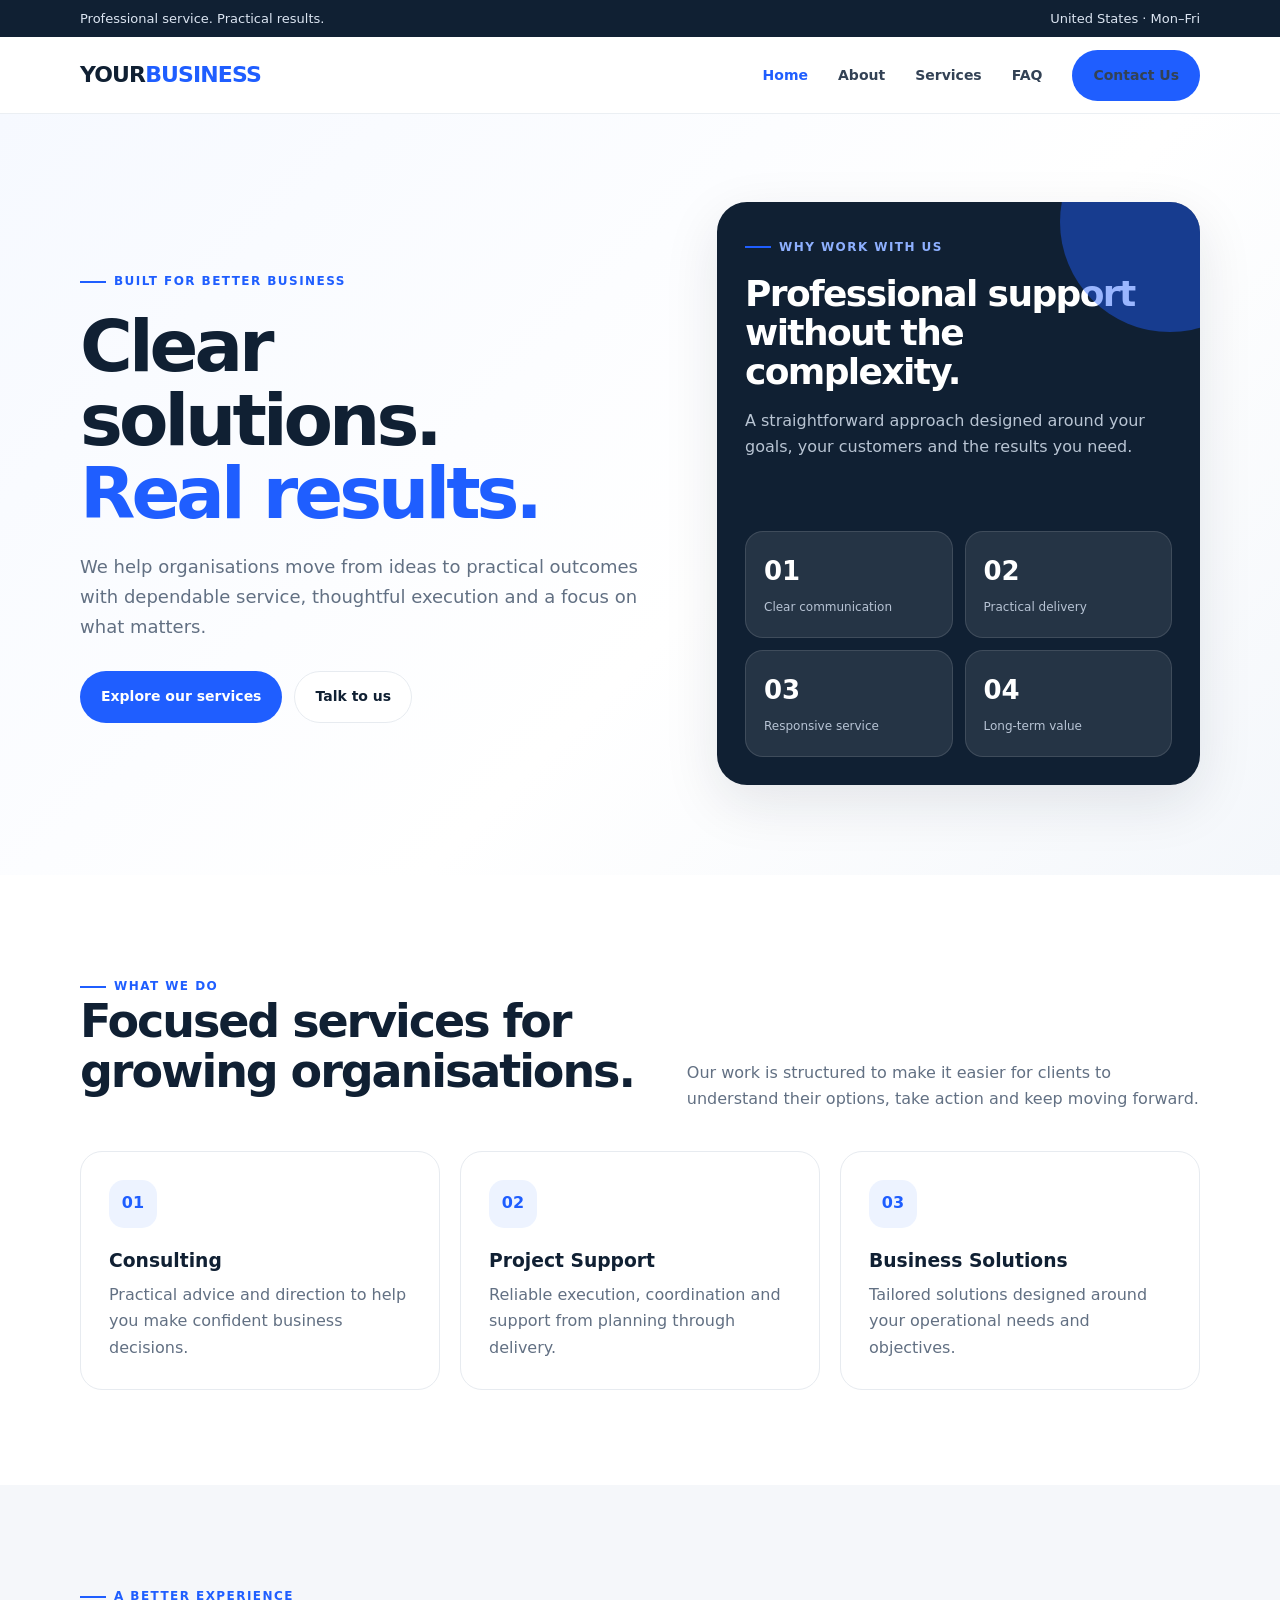
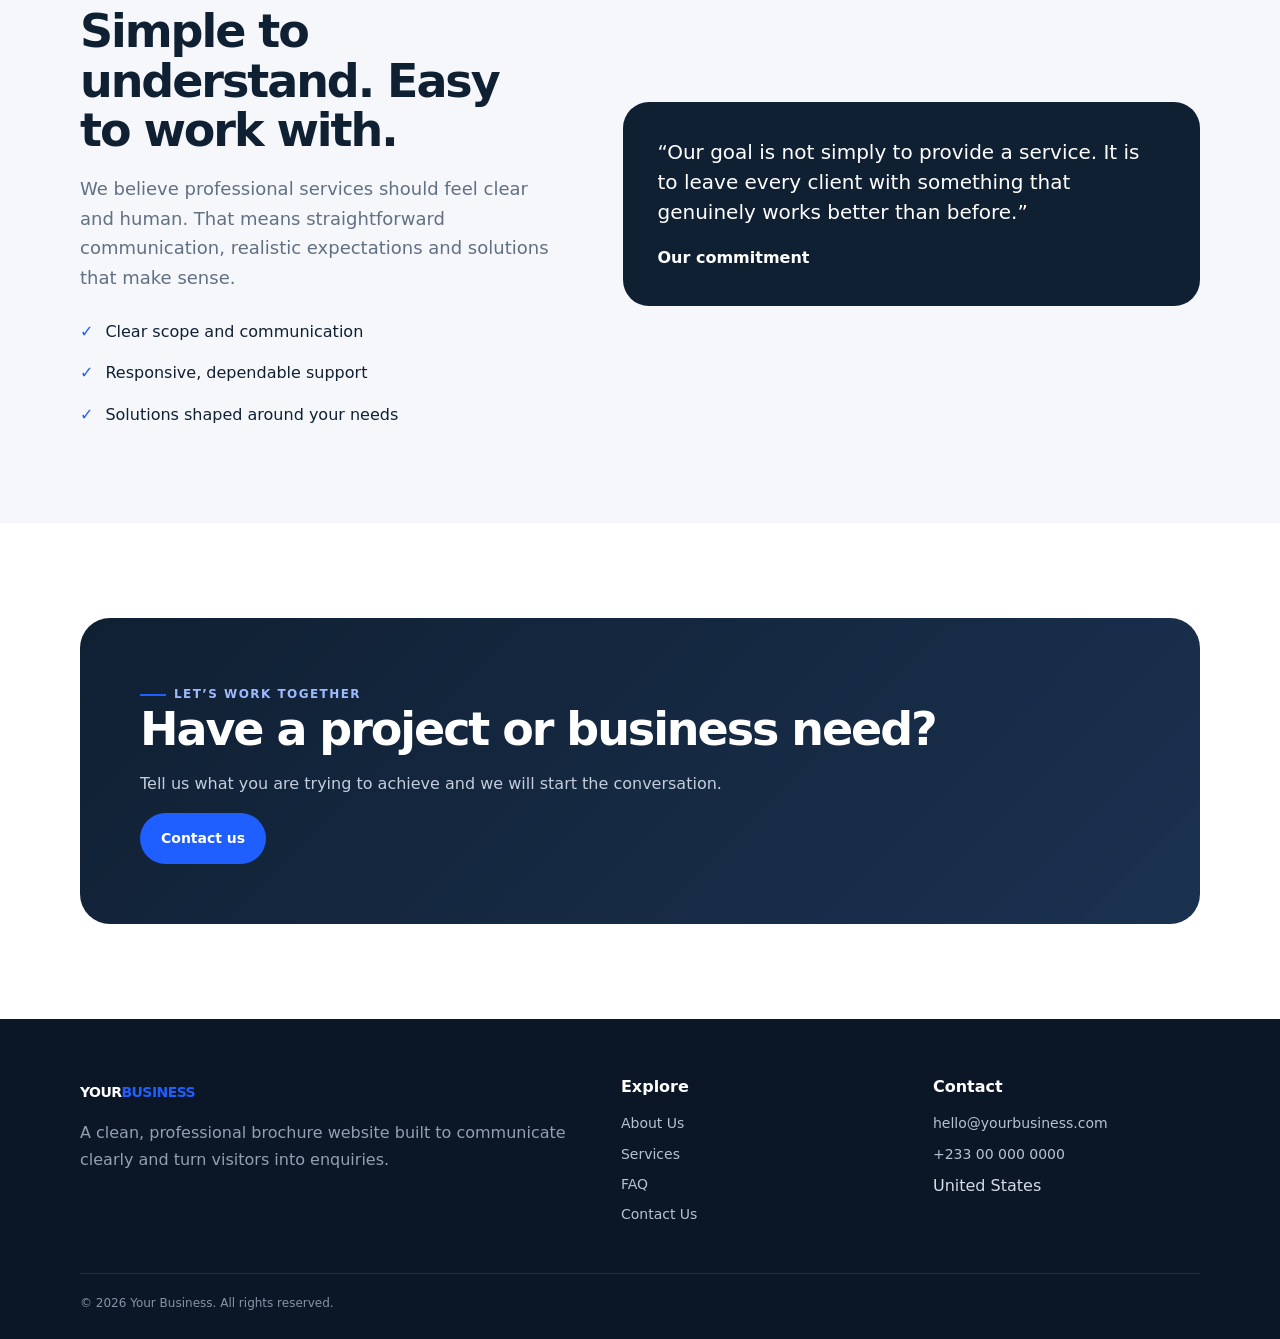
==== index.html @ 7479b3f1 "Add files via upload" ====
<!doctype html><html lang="en"><head><meta charset="utf-8"><meta name="viewport" content="width=device-width,initial-scale=1"><title>Home | Your Business</title><meta name="description" content="Professional business solutions, clearly presented."><meta name="robots" content="index,follow"><meta property="og:title" content="Home | Your Business"><meta property="og:description" content="Professional business solutions, clearly presented."><meta name="theme-color" content="#102033"><link rel="stylesheet" href="assets/style.css"></head><body>
<div class="topbar"><div class="container"><span>Professional service. Practical results.</span><span>United States · Mon–Fri</span></div></div>
<header class="header"><div class="container nav"><a class="logo" href="index.html">YOUR<span>BUSINESS</span></a><button class="menu" aria-label="Open menu">☰</button><nav class="navlinks "><a class="active" href="index.html">Home</a><a class="" href="about.html">About</a><a class="" href="services.html">Services</a><a class="" href="faq.html">FAQ</a><a class="btn btn-primary" href="contact.html">Contact Us</a></nav></div></header><section class="hero"><div class="container hero-grid"><div class="reveal"><span class="eyebrow">Built for better business</span><h1>Clear solutions.<br><span style="color:#1f5eff">Real results.</span></h1><p class="lead">We help organisations move from ideas to practical outcomes with dependable service, thoughtful execution and a focus on what matters.</p><div class="actions"><a class="btn btn-primary" href="services.html">Explore our services</a><a class="btn btn-light" href="contact.html">Talk to us</a></div></div><div class="hero-card reveal"><span class="eyebrow" style="color:#8eb0ff">Why work with us</span><h2 style="color:#fff;font-size:36px;margin-top:18px">Professional support without the complexity.</h2><p style="color:#b8c4d3">A straightforward approach designed around your goals, your customers and the results you need.</p><div class="metric"><div><strong>01</strong><span>Clear communication</span></div><div><strong>02</strong><span>Practical delivery</span></div><div><strong>03</strong><span>Responsive service</span></div><div><strong>04</strong><span>Long-term value</span></div></div></div></div></section>
<section class="section"><div class="container"><div class="section-head"><div><span class="eyebrow">What we do</span><h2>Focused services for growing organisations.</h2></div><p>Our work is structured to make it easier for clients to understand their options, take action and keep moving forward.</p></div><div class="grid-3"><article class="card"><div class="icon">01</div><h3>Consulting</h3><p>Practical advice and direction to help you make confident business decisions.</p></article><article class="card"><div class="icon">02</div><h3>Project Support</h3><p>Reliable execution, coordination and support from planning through delivery.</p></article><article class="card"><div class="icon">03</div><h3>Business Solutions</h3><p>Tailored solutions designed around your operational needs and objectives.</p></article></div></div></section>
<section class="section soft"><div class="container split"><div><span class="eyebrow">A better experience</span><h2>Simple to understand. Easy to work with.</h2><p class="lead">We believe professional services should feel clear and human. That means straightforward communication, realistic expectations and solutions that make sense.</p><div class="checks"><div class="check"><b>✓</b><span>Clear scope and communication</span></div><div class="check"><b>✓</b><span>Responsive, dependable support</span></div><div class="check"><b>✓</b><span>Solutions shaped around your needs</span></div></div></div><div class="quote"><p>“Our goal is not simply to provide a service. It is to leave every client with something that genuinely works better than before.”</p><strong>Our commitment</strong></div></div></section>
<section class="section"><div class="container"><div class="cta"><span class="eyebrow" style="color:#9dbaff">Let’s work together</span><h2 style="color:#fff">Have a project or business need?</h2><p>Tell us what you are trying to achieve and we will start the conversation.</p><a class="btn btn-primary" href="contact.html">Contact us</a></div></div></section><footer class="footer"><div class="container"><div class="footer-grid"><div><a class="logo" href="index.html" style="color:#fff">YOUR<span>BUSINESS</span></a><p>A clean, professional brochure website built to communicate clearly and turn visitors into enquiries.</p></div><div><h4>Explore</h4><a href="about.html">About Us</a><a href="services.html">Services</a><a href="faq.html">FAQ</a><a href="contact.html">Contact Us</a></div><div><h4>Contact</h4><a href="mailto:hello@yourbusiness.com">hello@yourbusiness.com</a><a href="tel:+233000000000">+233 00 000 0000</a><span>United States</span></div></div><div class="copyright">© <span data-year></span> Your Business. All rights reserved.</div></div></footer><script src="assets/script.js"></script></body></html>
---- assets/style.css ----
:root{
  --ink:#102033; --muted:#627083; --line:#e7ebf0; --paper:#fff;
  --soft:#f5f7fa; --brand:#1f5eff; --brand2:#163fb0; --radius:22px;
  --shadow:0 18px 55px rgba(16,32,51,.10);
}
*{box-sizing:border-box} html{scroll-behavior:smooth}
body{margin:0;font-family:Inter,ui-sans-serif,system-ui,-apple-system,BlinkMacSystemFont,"Segoe UI",sans-serif;color:var(--ink);background:var(--paper);line-height:1.65}
a{color:inherit;text-decoration:none} img{max-width:100%;display:block}
.container{width:min(1120px,calc(100% - 40px));margin:auto}
.topbar{background:var(--ink);color:#dce5f2;font-size:13px}
.topbar .container{display:flex;justify-content:space-between;gap:20px;padding:8px 0}
.header{position:sticky;top:0;z-index:50;background:rgba(255,255,255,.94);backdrop-filter:blur(14px);border-bottom:1px solid rgba(231,235,240,.8)}
.nav{height:76px;display:flex;align-items:center;justify-content:space-between}
.logo{font-weight:900;letter-spacing:-.04em;font-size:22px}
.logo span{color:var(--brand)}
.navlinks{display:flex;align-items:center;gap:30px;font-weight:650;font-size:14px}
.navlinks a{color:#334255}.navlinks a:hover,.navlinks a.active{color:var(--brand)}
.menu{display:none;border:0;background:none;font-size:25px}
.btn{display:inline-flex;align-items:center;justify-content:center;border-radius:999px;padding:13px 20px;font-weight:750;font-size:14px;border:1px solid transparent;cursor:pointer;transition:.2s}
.btn-primary{background:var(--brand);color:#fff}.btn-primary:hover{background:var(--brand2);transform:translateY(-1px)}
.btn-light{background:#fff;border-color:var(--line)}.btn-light:hover{border-color:#cbd5e1}
.hero{padding:88px 0 90px;background:linear-gradient(135deg,#f6f9ff 0%,#fff 58%,#f4f7fb 100%)}
.hero-grid{display:grid;grid-template-columns:1.08fr .92fr;gap:70px;align-items:center}
.eyebrow{display:inline-flex;gap:8px;align-items:center;color:var(--brand);font-weight:800;font-size:12px;letter-spacing:.12em;text-transform:uppercase}
.eyebrow:before{content:"";width:26px;height:2px;background:var(--brand)}
h1{font-size:clamp(42px,6vw,72px);line-height:1.02;letter-spacing:-.055em;margin:18px 0 22px}
h2{font-size:clamp(30px,4vw,46px);line-height:1.08;letter-spacing:-.045em;margin:0 0 16px}
h3{line-height:1.2;margin:0 0 10px}
.lead{font-size:18px;color:var(--muted);max-width:650px}
.actions{display:flex;gap:12px;flex-wrap:wrap;margin-top:30px}
.hero-card{background:var(--ink);color:#fff;border-radius:30px;padding:28px;box-shadow:var(--shadow);position:relative;overflow:hidden}
.hero-card:after{content:"";position:absolute;width:220px;height:220px;border-radius:50%;background:#1f5eff;right:-80px;top:-90px;opacity:.45}
.metric{display:grid;grid-template-columns:1fr 1fr;gap:12px;margin-top:70px;position:relative;z-index:2}
.metric div{background:rgba(255,255,255,.09);border:1px solid rgba(255,255,255,.12);padding:18px;border-radius:18px}
.metric strong{display:block;font-size:26px}.metric span{font-size:12px;color:#b7c3d4}
.section{padding:95px 0}.section.soft{background:var(--soft)}
.section-head{display:flex;justify-content:space-between;gap:30px;align-items:end;margin-bottom:38px}
.section-head p{max-width:580px;color:var(--muted);margin:0}
.grid-3{display:grid;grid-template-columns:repeat(3,1fr);gap:20px}
.card{padding:28px;border:1px solid var(--line);border-radius:var(--radius);background:#fff}
.card p{color:var(--muted);margin:0}
.icon{width:48px;height:48px;border-radius:15px;background:#edf3ff;color:var(--brand);display:grid;place-items:center;font-weight:900;margin-bottom:22px}
.split{display:grid;grid-template-columns:.9fr 1.1fr;gap:70px;align-items:center}
.checks{display:grid;gap:15px;margin-top:26px}
.check{display:flex;gap:12px;align-items:flex-start}.check b{color:var(--brand)}
.quote{padding:35px;background:var(--ink);color:#fff;border-radius:26px}
.quote p{font-size:20px;line-height:1.5;margin:0 0 18px}
.page-hero{padding:72px 0;background:var(--soft);border-bottom:1px solid var(--line)}
.page-hero p{max-width:650px;color:var(--muted);font-size:18px}
.services{display:grid;grid-template-columns:repeat(2,1fr);gap:20px}
.service{display:grid;grid-template-columns:auto 1fr;gap:20px;padding:28px;border:1px solid var(--line);border-radius:24px}
.service .icon{margin:0}
.cta{padding:60px;border-radius:30px;background:linear-gradient(135deg,var(--ink),#1a3150);color:#fff}
.cta p{color:#c3cedc;max-width:650px}
.form-wrap{display:grid;grid-template-columns:.8fr 1.2fr;gap:50px}
form{display:grid;gap:15px}.row{display:grid;grid-template-columns:1fr 1fr;gap:15px}
label{font-size:13px;font-weight:750}input,textarea{width:100%;border:1px solid #d9e0e8;border-radius:14px;padding:14px 15px;font:inherit;margin-top:6px;outline:none}input:focus,textarea:focus{border-color:var(--brand);box-shadow:0 0 0 4px #eaf0ff}textarea{min-height:150px;resize:vertical}
.notice{font-size:12px;color:var(--muted)}
.faq{display:grid;gap:12px}.faq details{border:1px solid var(--line);border-radius:16px;padding:18px 20px;background:#fff}.faq summary{font-weight:750;cursor:pointer}
.footer{background:#0b1726;color:#d3dce7;padding:55px 0 25px}.footer-grid{display:grid;grid-template-columns:1.3fr .7fr .7fr;gap:45px}.footer p{color:#91a0b3}.footer h4{color:#fff;margin:0 0 12px}.footer a{display:block;margin:7px 0;color:#b6c2d1;font-size:14px}.copyright{border-top:1px solid rgba(255,255,255,.1);margin-top:40px;padding-top:20px;font-size:12px;color:#8493a7}
.reveal{animation:rise .7s ease both}@keyframes rise{from{opacity:0;transform:translateY(16px)}to{opacity:1;transform:none}}
@media(max-width:820px){
 .container{width:min(100% - 28px,1120px)}.topbar{display:none}.nav{height:68px}.menu{display:block}.navlinks{display:none;position:absolute;left:14px;right:14px;top:74px;background:#fff;padding:18px;border:1px solid var(--line);border-radius:18px;box-shadow:var(--shadow);flex-direction:column;align-items:stretch;gap:3px}.navlinks.open{display:flex}.navlinks a{padding:10px 12px}.navlinks .btn{margin-top:8px}
 .hero{padding:60px 0}.hero-grid,.split,.form-wrap{grid-template-columns:1fr;gap:35px}.metric{margin-top:45px}.grid-3,.services{grid-template-columns:1fr}.section{padding:70px 0}.section-head{display:block}.section-head p{margin-top:15px}.footer-grid{grid-template-columns:1fr 1fr}.row{grid-template-columns:1fr}
}
@media(max-width:520px){h1{font-size:44px}.footer-grid{grid-template-columns:1fr}.cta{padding:35px 25px}.hero-card{padding:22px}}
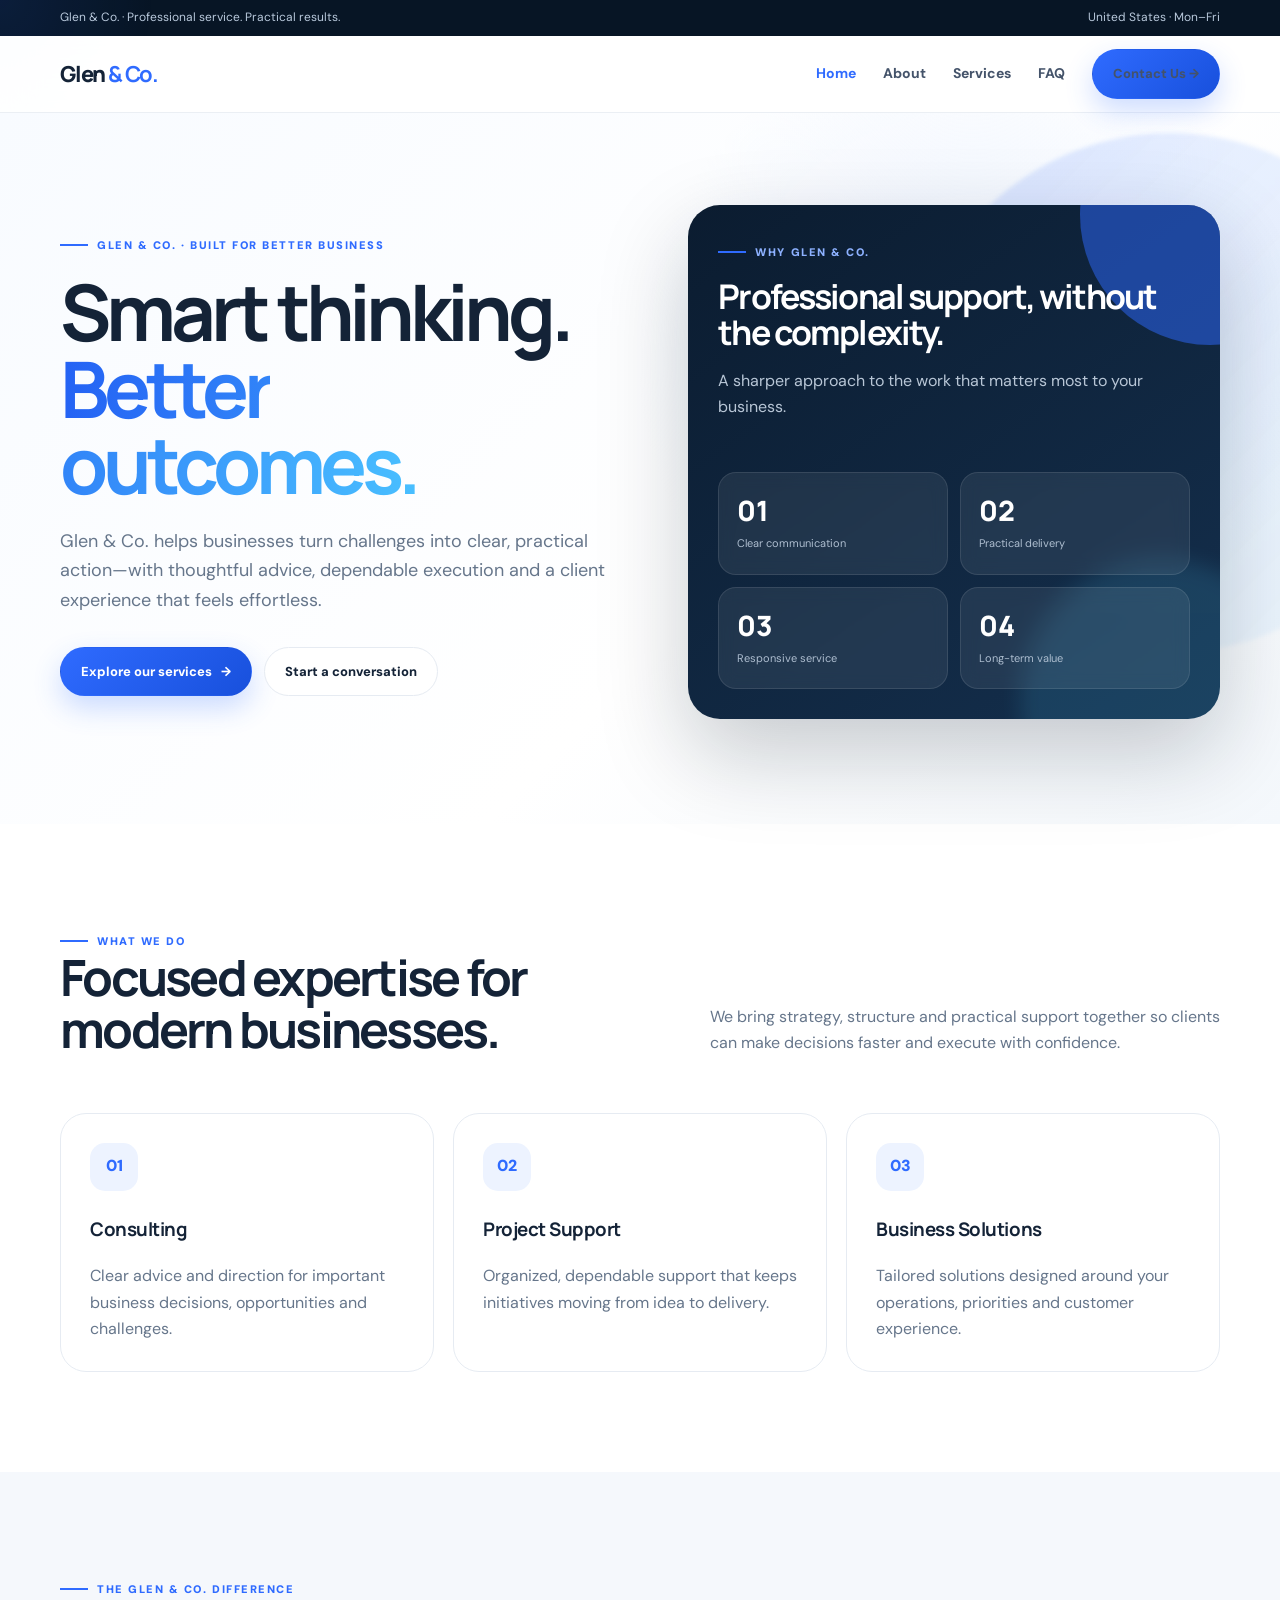
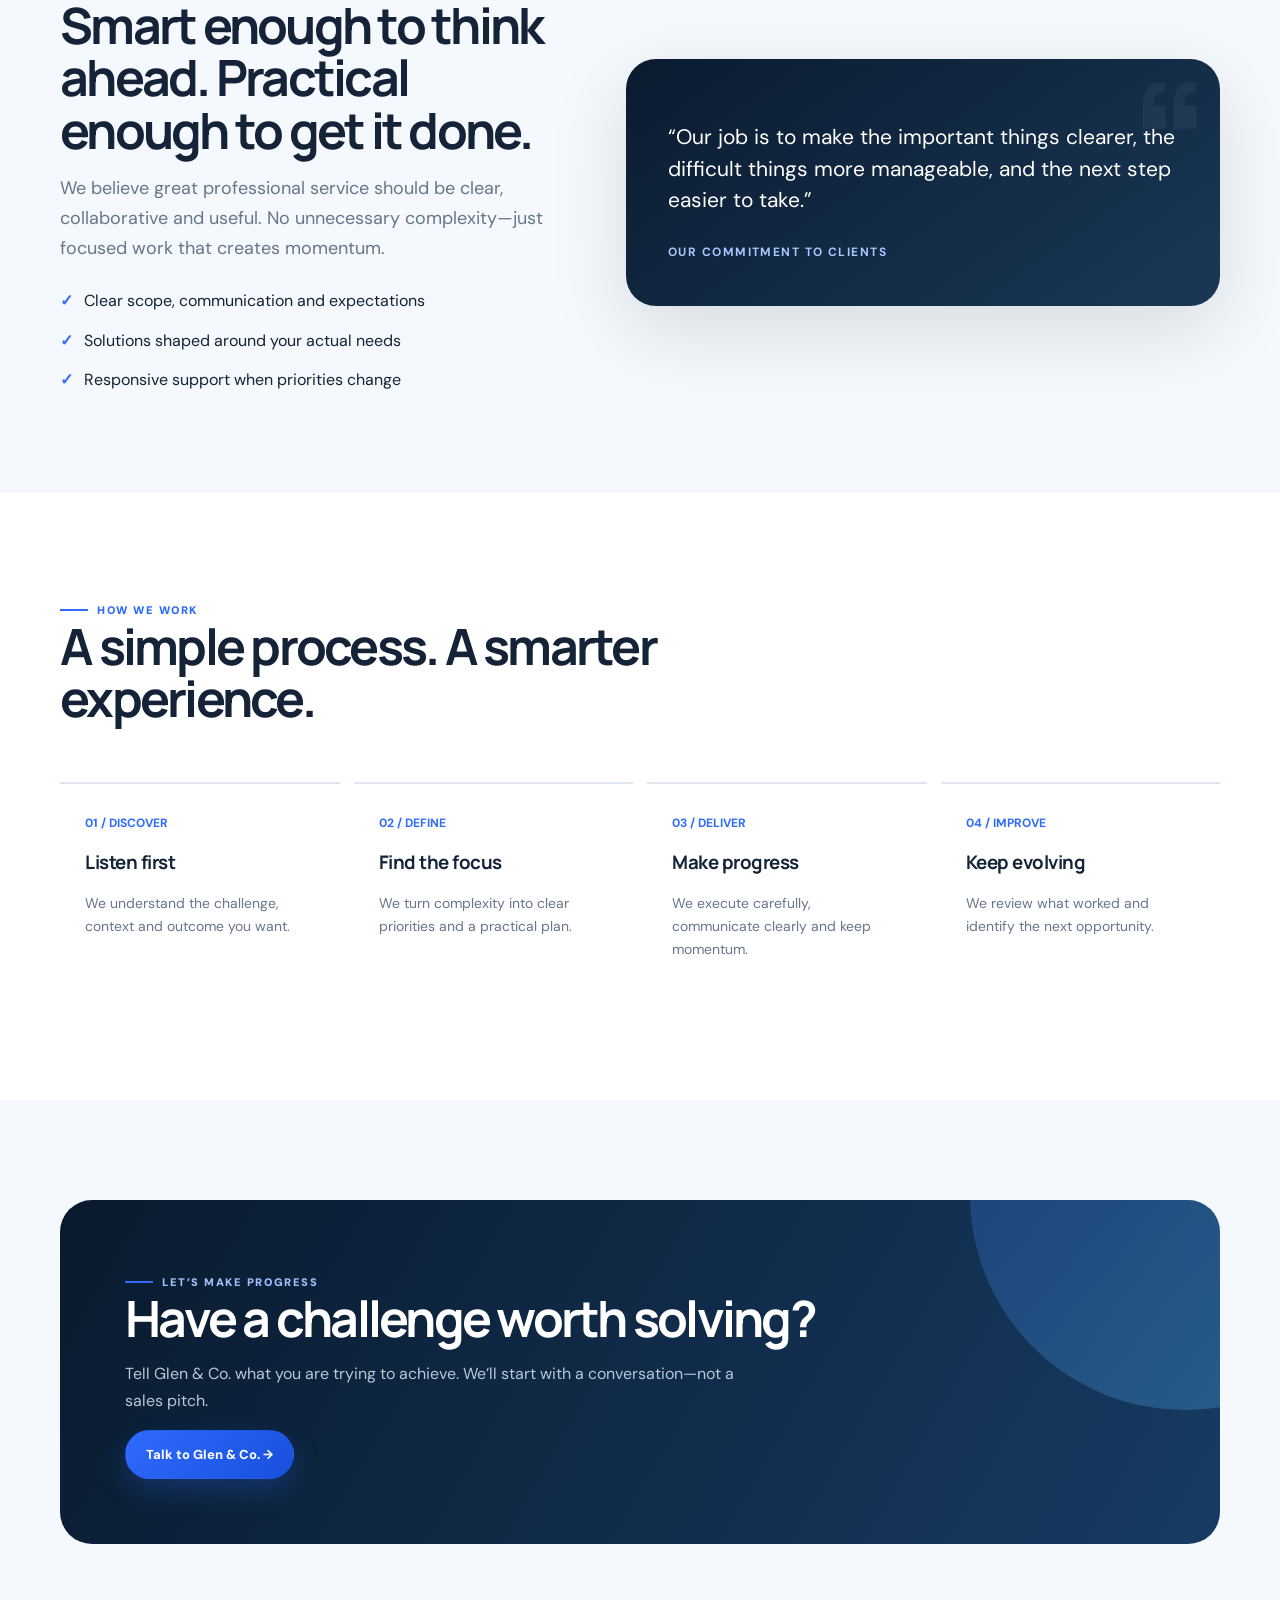
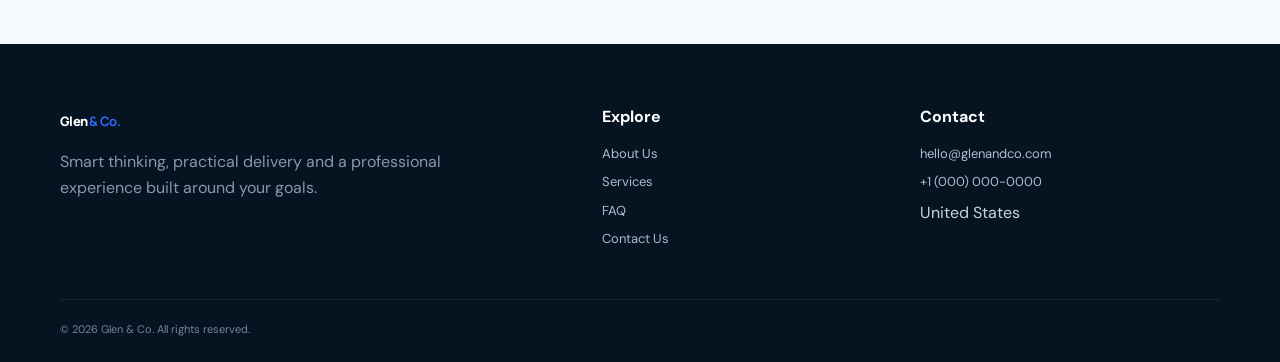
==== commit e4ea0f7f: "Add files via upload" ====
--- a/index.html
+++ b/index.html
@@ -1,6 +1,7 @@
-<!doctype html><html lang="en"><head><meta charset="utf-8"><meta name="viewport" content="width=device-width,initial-scale=1"><title>Home | Your Business</title><meta name="description" content="Professional business solutions, clearly presented."><meta name="robots" content="index,follow"><meta property="og:title" content="Home | Your Business"><meta property="og:description" content="Professional business solutions, clearly presented."><meta name="theme-color" content="#102033"><link rel="stylesheet" href="assets/style.css"></head><body>
-<div class="topbar"><div class="container"><span>Professional service. Practical results.</span><span>United States · Mon–Fri</span></div></div>
-<header class="header"><div class="container nav"><a class="logo" href="index.html">YOUR<span>BUSINESS</span></a><button class="menu" aria-label="Open menu">☰</button><nav class="navlinks "><a class="active" href="index.html">Home</a><a class="" href="about.html">About</a><a class="" href="services.html">Services</a><a class="" href="faq.html">FAQ</a><a class="btn btn-primary" href="contact.html">Contact Us</a></nav></div></header><section class="hero"><div class="container hero-grid"><div class="reveal"><span class="eyebrow">Built for better business</span><h1>Clear solutions.<br><span style="color:#1f5eff">Real results.</span></h1><p class="lead">We help organisations move from ideas to practical outcomes with dependable service, thoughtful execution and a focus on what matters.</p><div class="actions"><a class="btn btn-primary" href="services.html">Explore our services</a><a class="btn btn-light" href="contact.html">Talk to us</a></div></div><div class="hero-card reveal"><span class="eyebrow" style="color:#8eb0ff">Why work with us</span><h2 style="color:#fff;font-size:36px;margin-top:18px">Professional support without the complexity.</h2><p style="color:#b8c4d3">A straightforward approach designed around your goals, your customers and the results you need.</p><div class="metric"><div><strong>01</strong><span>Clear communication</span></div><div><strong>02</strong><span>Practical delivery</span></div><div><strong>03</strong><span>Responsive service</span></div><div><strong>04</strong><span>Long-term value</span></div></div></div></div></section>
-<section class="section"><div class="container"><div class="section-head"><div><span class="eyebrow">What we do</span><h2>Focused services for growing organisations.</h2></div><p>Our work is structured to make it easier for clients to understand their options, take action and keep moving forward.</p></div><div class="grid-3"><article class="card"><div class="icon">01</div><h3>Consulting</h3><p>Practical advice and direction to help you make confident business decisions.</p></article><article class="card"><div class="icon">02</div><h3>Project Support</h3><p>Reliable execution, coordination and support from planning through delivery.</p></article><article class="card"><div class="icon">03</div><h3>Business Solutions</h3><p>Tailored solutions designed around your operational needs and objectives.</p></article></div></div></section>
-<section class="section soft"><div class="container split"><div><span class="eyebrow">A better experience</span><h2>Simple to understand. Easy to work with.</h2><p class="lead">We believe professional services should feel clear and human. That means straightforward communication, realistic expectations and solutions that make sense.</p><div class="checks"><div class="check"><b>✓</b><span>Clear scope and communication</span></div><div class="check"><b>✓</b><span>Responsive, dependable support</span></div><div class="check"><b>✓</b><span>Solutions shaped around your needs</span></div></div></div><div class="quote"><p>“Our goal is not simply to provide a service. It is to leave every client with something that genuinely works better than before.”</p><strong>Our commitment</strong></div></div></section>
-<section class="section"><div class="container"><div class="cta"><span class="eyebrow" style="color:#9dbaff">Let’s work together</span><h2 style="color:#fff">Have a project or business need?</h2><p>Tell us what you are trying to achieve and we will start the conversation.</p><a class="btn btn-primary" href="contact.html">Contact us</a></div></div></section><footer class="footer"><div class="container"><div class="footer-grid"><div><a class="logo" href="index.html" style="color:#fff">YOUR<span>BUSINESS</span></a><p>A clean, professional brochure website built to communicate clearly and turn visitors into enquiries.</p></div><div><h4>Explore</h4><a href="about.html">About Us</a><a href="services.html">Services</a><a href="faq.html">FAQ</a><a href="contact.html">Contact Us</a></div><div><h4>Contact</h4><a href="mailto:hello@yourbusiness.com">hello@yourbusiness.com</a><a href="tel:+233000000000">+233 00 000 0000</a><span>United States</span></div></div><div class="copyright">© <span data-year></span> Your Business. All rights reserved.</div></div></footer><script src="assets/script.js"></script></body></html>+<!doctype html><html lang="en-US"><head><meta charset="utf-8"><meta name="viewport" content="width=device-width,initial-scale=1"><title>Home | Glen & Co.</title><meta name="description" content="A smart, modern professional services website for Glen & Co."><meta name="robots" content="index,follow"><meta property="og:title" content="Home | Glen & Co."><meta property="og:description" content="A smart, modern professional services website for Glen & Co."><meta name="theme-color" content="#071525"><link rel="stylesheet" href="assets/style.css"></head><body><div class="cursor-glow"></div>
+<div class="topbar"><div class="container"><span>Glen & Co. · Professional service. Practical results.</span><span>United States · Mon–Fri</span></div></div>
+<header class="header"><div class="container nav"><a class="logo" href="index.html">Glen <b>& Co.</b></a><button class="menu" aria-label="Open navigation">☰</button><nav class="navlinks"><a class="active" href="index.html">Home</a><a class="" href="about.html">About</a><a class="" href="services.html">Services</a><a class="" href="faq.html">FAQ</a><a class="btn btn-primary" href="contact.html">Contact Us →</a></nav></div></header><section class="hero"><div class="container hero-grid"><div class="reveal"><span class="eyebrow">Glen & Co. · Built for better business</span><h1>Smart thinking.<br><span>Better outcomes.</span></h1><p class="lead">Glen & Co. helps businesses turn challenges into clear, practical action—with thoughtful advice, dependable execution and a client experience that feels effortless.</p><div class="actions"><a class="btn btn-primary" href="services.html">Explore our services <span>→</span></a><a class="btn btn-light" href="contact.html">Start a conversation</a></div></div><div class="hero-panel floating reveal"><div class="panel-top"><span class="eyebrow" style="color:#8db1ff">Why Glen & Co.</span><h2>Professional support, without the complexity.</h2><p>A sharper approach to the work that matters most to your business.</p></div><div class="metrics"><div class="metric"><strong>01</strong><small>Clear communication</small></div><div class="metric"><strong>02</strong><small>Practical delivery</small></div><div class="metric"><strong>03</strong><small>Responsive service</small></div><div class="metric"><strong>04</strong><small>Long-term value</small></div></div></div></div></section>
+<section class="section"><div class="container"><div class="section-head reveal"><div><span class="eyebrow">What we do</span><h2>Focused expertise for modern businesses.</h2></div><p>We bring strategy, structure and practical support together so clients can make decisions faster and execute with confidence.</p></div><div class="cards"><article class="card reveal"><div class="icon">01</div><h3>Consulting</h3><p>Clear advice and direction for important business decisions, opportunities and challenges.</p></article><article class="card reveal"><div class="icon">02</div><h3>Project Support</h3><p>Organized, dependable support that keeps initiatives moving from idea to delivery.</p></article><article class="card reveal"><div class="icon">03</div><h3>Business Solutions</h3><p>Tailored solutions designed around your operations, priorities and customer experience.</p></article></div></div></section>
+<section class="section soft"><div class="container split"><div class="reveal"><span class="eyebrow">The Glen & Co. difference</span><h2>Smart enough to think ahead. Practical enough to get it done.</h2><p class="lead">We believe great professional service should be clear, collaborative and useful. No unnecessary complexity—just focused work that creates momentum.</p><div class="checks"><div class="check"><b>✓</b><span>Clear scope, communication and expectations</span></div><div class="check"><b>✓</b><span>Solutions shaped around your actual needs</span></div><div class="check"><b>✓</b><span>Responsive support when priorities change</span></div></div></div><div class="quote reveal"><p>“Our job is to make the important things clearer, the difficult things more manageable, and the next step easier to take.”</p><strong>Our commitment to clients</strong></div></div></section>
+<section class="section"><div class="container"><div class="section-head reveal"><div><span class="eyebrow">How we work</span><h2>A simple process. A smarter experience.</h2></div></div><div class="process"><div class="step reveal"><b>01 / DISCOVER</b><h3>Listen first</h3><p>We understand the challenge, context and outcome you want.</p></div><div class="step reveal"><b>02 / DEFINE</b><h3>Find the focus</h3><p>We turn complexity into clear priorities and a practical plan.</p></div><div class="step reveal"><b>03 / DELIVER</b><h3>Make progress</h3><p>We execute carefully, communicate clearly and keep momentum.</p></div><div class="step reveal"><b>04 / IMPROVE</b><h3>Keep evolving</h3><p>We review what worked and identify the next opportunity.</p></div></div></div></section>
+<section class="section soft"><div class="container"><div class="cta reveal"><span class="eyebrow" style="color:#9fc0ff">Let’s make progress</span><h2 style="color:#fff">Have a challenge worth solving?</h2><p>Tell Glen & Co. what you are trying to achieve. We’ll start with a conversation—not a sales pitch.</p><a class="btn btn-primary" href="contact.html">Talk to Glen & Co. →</a></div></div></section><footer class="footer"><div class="container"><div class="footer-grid"><div><a class="logo" href="index.html" style="color:#fff">Glen <b>& Co.</b></a><p>Smart thinking, practical delivery and a professional experience built around your goals.</p></div><div><h4>Explore</h4><a href="about.html">About Us</a><a href="services.html">Services</a><a href="faq.html">FAQ</a><a href="contact.html">Contact Us</a></div><div><h4>Contact</h4><a href="mailto:hello@glenandco.com">hello@glenandco.com</a><a href="tel:+10000000000">+1 (000) 000-0000</a><span>United States</span></div></div><div class="copyright">© <span data-year></span> Glen & Co. All rights reserved.</div></div></footer><button class="top-btn" aria-label="Back to top">↑</button><div class="toast">Thanks! Your message is ready to send.</div><script src="assets/script.js"></script></body></html>
--- a/assets/style.css
+++ b/assets/style.css
@@ -1,67 +1,31 @@
 
-:root{
-  --ink:#102033; --muted:#627083; --line:#e7ebf0; --paper:#fff;
-  --soft:#f5f7fa; --brand:#1f5eff; --brand2:#163fb0; --radius:22px;
-  --shadow:0 18px 55px rgba(16,32,51,.10);
-}
-*{box-sizing:border-box} html{scroll-behavior:smooth}
-body{margin:0;font-family:Inter,ui-sans-serif,system-ui,-apple-system,BlinkMacSystemFont,"Segoe UI",sans-serif;color:var(--ink);background:var(--paper);line-height:1.65}
-a{color:inherit;text-decoration:none} img{max-width:100%;display:block}
-.container{width:min(1120px,calc(100% - 40px));margin:auto}
-.topbar{background:var(--ink);color:#dce5f2;font-size:13px}
-.topbar .container{display:flex;justify-content:space-between;gap:20px;padding:8px 0}
-.header{position:sticky;top:0;z-index:50;background:rgba(255,255,255,.94);backdrop-filter:blur(14px);border-bottom:1px solid rgba(231,235,240,.8)}
-.nav{height:76px;display:flex;align-items:center;justify-content:space-between}
-.logo{font-weight:900;letter-spacing:-.04em;font-size:22px}
-.logo span{color:var(--brand)}
-.navlinks{display:flex;align-items:center;gap:30px;font-weight:650;font-size:14px}
-.navlinks a{color:#334255}.navlinks a:hover,.navlinks a.active{color:var(--brand)}
-.menu{display:none;border:0;background:none;font-size:25px}
-.btn{display:inline-flex;align-items:center;justify-content:center;border-radius:999px;padding:13px 20px;font-weight:750;font-size:14px;border:1px solid transparent;cursor:pointer;transition:.2s}
-.btn-primary{background:var(--brand);color:#fff}.btn-primary:hover{background:var(--brand2);transform:translateY(-1px)}
-.btn-light{background:#fff;border-color:var(--line)}.btn-light:hover{border-color:#cbd5e1}
-.hero{padding:88px 0 90px;background:linear-gradient(135deg,#f6f9ff 0%,#fff 58%,#f4f7fb 100%)}
-.hero-grid{display:grid;grid-template-columns:1.08fr .92fr;gap:70px;align-items:center}
-.eyebrow{display:inline-flex;gap:8px;align-items:center;color:var(--brand);font-weight:800;font-size:12px;letter-spacing:.12em;text-transform:uppercase}
-.eyebrow:before{content:"";width:26px;height:2px;background:var(--brand)}
-h1{font-size:clamp(42px,6vw,72px);line-height:1.02;letter-spacing:-.055em;margin:18px 0 22px}
-h2{font-size:clamp(30px,4vw,46px);line-height:1.08;letter-spacing:-.045em;margin:0 0 16px}
-h3{line-height:1.2;margin:0 0 10px}
-.lead{font-size:18px;color:var(--muted);max-width:650px}
-.actions{display:flex;gap:12px;flex-wrap:wrap;margin-top:30px}
-.hero-card{background:var(--ink);color:#fff;border-radius:30px;padding:28px;box-shadow:var(--shadow);position:relative;overflow:hidden}
-.hero-card:after{content:"";position:absolute;width:220px;height:220px;border-radius:50%;background:#1f5eff;right:-80px;top:-90px;opacity:.45}
-.metric{display:grid;grid-template-columns:1fr 1fr;gap:12px;margin-top:70px;position:relative;z-index:2}
-.metric div{background:rgba(255,255,255,.09);border:1px solid rgba(255,255,255,.12);padding:18px;border-radius:18px}
-.metric strong{display:block;font-size:26px}.metric span{font-size:12px;color:#b7c3d4}
-.section{padding:95px 0}.section.soft{background:var(--soft)}
-.section-head{display:flex;justify-content:space-between;gap:30px;align-items:end;margin-bottom:38px}
-.section-head p{max-width:580px;color:var(--muted);margin:0}
-.grid-3{display:grid;grid-template-columns:repeat(3,1fr);gap:20px}
-.card{padding:28px;border:1px solid var(--line);border-radius:var(--radius);background:#fff}
-.card p{color:var(--muted);margin:0}
-.icon{width:48px;height:48px;border-radius:15px;background:#edf3ff;color:var(--brand);display:grid;place-items:center;font-weight:900;margin-bottom:22px}
-.split{display:grid;grid-template-columns:.9fr 1.1fr;gap:70px;align-items:center}
-.checks{display:grid;gap:15px;margin-top:26px}
-.check{display:flex;gap:12px;align-items:flex-start}.check b{color:var(--brand)}
-.quote{padding:35px;background:var(--ink);color:#fff;border-radius:26px}
-.quote p{font-size:20px;line-height:1.5;margin:0 0 18px}
-.page-hero{padding:72px 0;background:var(--soft);border-bottom:1px solid var(--line)}
-.page-hero p{max-width:650px;color:var(--muted);font-size:18px}
-.services{display:grid;grid-template-columns:repeat(2,1fr);gap:20px}
-.service{display:grid;grid-template-columns:auto 1fr;gap:20px;padding:28px;border:1px solid var(--line);border-radius:24px}
-.service .icon{margin:0}
-.cta{padding:60px;border-radius:30px;background:linear-gradient(135deg,var(--ink),#1a3150);color:#fff}
-.cta p{color:#c3cedc;max-width:650px}
-.form-wrap{display:grid;grid-template-columns:.8fr 1.2fr;gap:50px}
-form{display:grid;gap:15px}.row{display:grid;grid-template-columns:1fr 1fr;gap:15px}
-label{font-size:13px;font-weight:750}input,textarea{width:100%;border:1px solid #d9e0e8;border-radius:14px;padding:14px 15px;font:inherit;margin-top:6px;outline:none}input:focus,textarea:focus{border-color:var(--brand);box-shadow:0 0 0 4px #eaf0ff}textarea{min-height:150px;resize:vertical}
-.notice{font-size:12px;color:var(--muted)}
-.faq{display:grid;gap:12px}.faq details{border:1px solid var(--line);border-radius:16px;padding:18px 20px;background:#fff}.faq summary{font-weight:750;cursor:pointer}
-.footer{background:#0b1726;color:#d3dce7;padding:55px 0 25px}.footer-grid{display:grid;grid-template-columns:1.3fr .7fr .7fr;gap:45px}.footer p{color:#91a0b3}.footer h4{color:#fff;margin:0 0 12px}.footer a{display:block;margin:7px 0;color:#b6c2d1;font-size:14px}.copyright{border-top:1px solid rgba(255,255,255,.1);margin-top:40px;padding-top:20px;font-size:12px;color:#8493a7}
-.reveal{animation:rise .7s ease both}@keyframes rise{from{opacity:0;transform:translateY(16px)}to{opacity:1;transform:none}}
-@media(max-width:820px){
- .container{width:min(100% - 28px,1120px)}.topbar{display:none}.nav{height:68px}.menu{display:block}.navlinks{display:none;position:absolute;left:14px;right:14px;top:74px;background:#fff;padding:18px;border:1px solid var(--line);border-radius:18px;box-shadow:var(--shadow);flex-direction:column;align-items:stretch;gap:3px}.navlinks.open{display:flex}.navlinks a{padding:10px 12px}.navlinks .btn{margin-top:8px}
- .hero{padding:60px 0}.hero-grid,.split,.form-wrap{grid-template-columns:1fr;gap:35px}.metric{margin-top:45px}.grid-3,.services{grid-template-columns:1fr}.section{padding:70px 0}.section-head{display:block}.section-head p{margin-top:15px}.footer-grid{grid-template-columns:1fr 1fr}.row{grid-template-columns:1fr}
-}
-@media(max-width:520px){h1{font-size:44px}.footer-grid{grid-template-columns:1fr}.cta{padding:35px 25px}.hero-card{padding:22px}}
+@import url('https://fonts.googleapis.com/css2?family=DM+Sans:wght@400;500;600;700&family=Manrope:wght@500;600;700;800&display=swap');
+:root{--ink:#071525;--ink2:#0d2238;--blue:#2f6bff;--cyan:#6edcff;--text:#142337;--muted:#66768b;--line:#e6ebf2;--soft:#f5f8fc;--white:#fff;--shadow:0 24px 80px rgba(7,21,37,.12);--radius:26px}
+*{box-sizing:border-box}html{scroll-behavior:smooth}body{margin:0;color:var(--text);font-family:"DM Sans",sans-serif;line-height:1.65;background:#fff;overflow-x:hidden}a{color:inherit;text-decoration:none}button,input,textarea{font:inherit}
+.cursor-glow{position:fixed;width:320px;height:320px;border-radius:50%;pointer-events:none;background:radial-gradient(circle,rgba(47,107,255,.10),transparent 68%);transform:translate(-50%,-50%);z-index:0}
+.container{width:min(1160px,calc(100% - 40px));margin:auto;position:relative;z-index:2}
+.topbar{background:var(--ink);color:#b9c9dc;font-size:12px}.topbar .container{display:flex;justify-content:space-between;padding:8px 0}
+.header{position:sticky;top:0;z-index:100;background:rgba(255,255,255,.84);backdrop-filter:blur(18px);border-bottom:1px solid rgba(230,235,242,.8)}
+.nav{height:76px;display:flex;align-items:center;justify-content:space-between}.logo{font-family:Manrope,sans-serif;font-size:22px;font-weight:800;letter-spacing:-.055em}.logo b{color:var(--blue)}
+.navlinks{display:flex;align-items:center;gap:27px;font-size:14px;font-weight:700}.navlinks a{color:#44536a;transition:.2s}.navlinks a:hover,.navlinks a.active{color:var(--blue)}
+.menu{display:none;background:none;border:0;font-size:25px}.btn{display:inline-flex;align-items:center;justify-content:center;gap:9px;border-radius:999px;padding:13px 20px;font-weight:800;font-size:13px;border:1px solid transparent;cursor:pointer;transition:transform .2s,box-shadow .2s,background .2s}.btn:hover{transform:translateY(-3px)}.btn-primary{color:#fff;background:linear-gradient(135deg,#2f6bff,#1850dc);box-shadow:0 12px 28px rgba(47,107,255,.24)}.btn-primary:hover{box-shadow:0 16px 36px rgba(47,107,255,.32)}.btn-light{background:#fff;border-color:var(--line)}
+.hero{min-height:680px;display:flex;align-items:center;padding:92px 0 105px;position:relative;background:radial-gradient(circle at 76% 35%,#eaf2ff 0,transparent 31%),linear-gradient(135deg,#f8fbff,#fff 60%,#f4f8fc)}
+.hero:before{content:"";position:absolute;width:520px;height:520px;right:-150px;top:20px;border-radius:50%;background:linear-gradient(135deg,rgba(47,107,255,.15),rgba(110,220,255,.06));filter:blur(2px);animation:float 8s ease-in-out infinite}
+.hero-grid{display:grid;grid-template-columns:1.02fr .98fr;gap:75px;align-items:center}.eyebrow{display:inline-flex;align-items:center;gap:9px;color:var(--blue);font-size:11px;font-weight:900;letter-spacing:.14em;text-transform:uppercase}.eyebrow:before{content:"";width:28px;height:2px;background:var(--blue)}
+h1,h2,h3{font-family:Manrope,sans-serif}h1{font-size:clamp(46px,6.4vw,78px);line-height:.98;letter-spacing:-.065em;margin:19px 0 24px}h1 span{background:linear-gradient(90deg,#2462f4,#49bfff);-webkit-background-clip:text;background-clip:text;color:transparent}h2{font-size:clamp(32px,4vw,50px);line-height:1.05;letter-spacing:-.055em;margin:0 0 17px}h3{letter-spacing:-.025em}.lead{font-size:18px;color:var(--muted);max-width:650px}.actions{display:flex;flex-wrap:wrap;gap:12px;margin-top:31px}
+.hero-panel{background:linear-gradient(145deg,#0b1c30,#142f4d);color:#fff;border-radius:32px;padding:30px;box-shadow:0 35px 90px rgba(7,21,37,.22);position:relative;overflow:hidden;min-height:420px;transform-style:preserve-3d;transition:transform .15s ease}.hero-panel:before{content:"";position:absolute;width:260px;height:260px;border-radius:50%;right:-120px;top:-120px;background:#2f6bff;opacity:.5}.hero-panel:after{content:"";position:absolute;inset:auto -80px -120px auto;width:280px;height:280px;border-radius:50%;background:#57d5ff;opacity:.12;filter:blur(10px)}
+.panel-top{position:relative;z-index:2}.panel-top h2{font-size:34px;color:#fff;margin-top:18px}.panel-top p{color:#b8c6d6}.metrics{display:grid;grid-template-columns:1fr 1fr;gap:12px;margin-top:52px;position:relative;z-index:3}.metric{padding:18px;border:1px solid rgba(255,255,255,.1);background:rgba(255,255,255,.075);border-radius:18px;backdrop-filter:blur(8px);transition:.25s}.metric:hover{background:rgba(255,255,255,.12);transform:translateY(-4px)}.metric strong{font:800 28px Manrope;display:block}.metric small{color:#aebed0;font-size:11px}
+.section{padding:100px 0}.soft{background:var(--soft)}.section-head{display:flex;justify-content:space-between;align-items:end;gap:35px;margin-bottom:40px}.section-head>div{max-width:600px}.section-head>p{max-width:510px;color:var(--muted)}
+.cards{display:grid;grid-template-columns:repeat(3,1fr);gap:19px}.card{border:1px solid var(--line);background:#fff;border-radius:var(--radius);padding:29px;transition:transform .25s,box-shadow .25s,border-color .25s;position:relative;overflow:hidden}.card:before{content:"";position:absolute;inset:0;background:linear-gradient(135deg,rgba(47,107,255,.07),transparent 45%);opacity:0;transition:.25s}.card:hover{transform:translateY(-8px);box-shadow:var(--shadow);border-color:#d7e1f2}.card:hover:before{opacity:1}.icon{width:48px;height:48px;border-radius:15px;display:grid;place-items:center;background:#edf3ff;color:var(--blue);font-weight:900;margin-bottom:23px;position:relative;z-index:2}.card h3,.card p{position:relative;z-index:2}.card p{color:var(--muted);margin:0}
+.split{display:grid;grid-template-columns:.9fr 1.1fr;gap:80px;align-items:center}.checks{display:grid;gap:13px;margin-top:25px}.check{display:flex;gap:11px}.check b{color:var(--blue)}
+.quote{border-radius:30px;padding:42px;background:linear-gradient(145deg,#0a1b2f,#1a3857);color:#fff;box-shadow:var(--shadow);position:relative;overflow:hidden}.quote:after{content:"“";position:absolute;font:900 170px Manrope;color:rgba(255,255,255,.05);right:10px;top:-35px}.quote p{font-size:21px;line-height:1.5;position:relative;z-index:2}.quote strong{font-size:12px;text-transform:uppercase;letter-spacing:.12em;color:#a9c6ff}
+.process{display:grid;grid-template-columns:repeat(4,1fr);gap:14px}.step{padding:25px;border-top:2px solid #dfe6f0}.step b{font-size:12px;color:var(--blue)}.step h3{margin:12px 0 7px}.step p{color:var(--muted);font-size:14px}
+.page-hero{padding:90px 0 75px;background:radial-gradient(circle at 80% 20%,#eaf2ff,transparent 32%),var(--soft)}.page-hero p{font-size:18px;color:var(--muted);max-width:680px}
+.services{display:grid;grid-template-columns:1fr 1fr;gap:19px}.service{display:grid;grid-template-columns:auto 1fr;gap:20px;padding:30px;border:1px solid var(--line);border-radius:25px;transition:.25s}.service:hover{transform:translateY(-6px);box-shadow:var(--shadow);border-color:#d4def0}.service .icon{margin:0}.service p{color:var(--muted)}
+.cta{border-radius:32px;padding:65px;background:linear-gradient(120deg,#091a2d,#173b63);color:#fff;overflow:hidden;position:relative}.cta:after{content:"";position:absolute;width:430px;height:430px;border-radius:50%;right:-180px;top:-220px;background:linear-gradient(135deg,#2f6bff,#65d8ff);opacity:.25}.cta>*{position:relative;z-index:2}.cta p{color:#b9c8d9;max-width:650px}
+.form-wrap{display:grid;grid-template-columns:.75fr 1.25fr;gap:60px}.form-card{border:1px solid var(--line);border-radius:28px;padding:30px;box-shadow:var(--shadow)}form{display:grid;gap:16px}.row{display:grid;grid-template-columns:1fr 1fr;gap:14px}label{font-size:13px;font-weight:800}input,textarea{width:100%;margin-top:6px;padding:14px 15px;border:1px solid #dbe3ed;border-radius:14px;outline:none;background:#fff;transition:.2s}input:focus,textarea:focus{border-color:var(--blue);box-shadow:0 0 0 4px #eaf0ff}textarea{min-height:155px;resize:vertical}.notice{font-size:11px;color:var(--muted)}
+.faq{display:grid;gap:12px;max-width:850px;margin:auto}.faq details{border:1px solid var(--line);border-radius:18px;padding:19px 22px;background:#fff;transition:.2s}.faq details[open]{box-shadow:0 15px 40px rgba(7,21,37,.07)}.faq summary{cursor:pointer;font-weight:800}.faq p{color:var(--muted)}
+.footer{background:#061321;color:#c8d4e2;padding:60px 0 24px}.footer-grid{display:grid;grid-template-columns:1.3fr .7fr .8fr;gap:55px}.footer p{color:#8798ad;max-width:410px}.footer h4{color:#fff;margin:0 0 12px}.footer a{display:block;color:#aebdcd;margin:7px 0;font-size:13px}.copyright{border-top:1px solid rgba(255,255,255,.08);padding-top:20px;margin-top:42px;font-size:11px;color:#74869c}
+.reveal{opacity:0;transform:translateY(24px);transition:opacity .75s ease,transform .75s ease}.reveal.visible{opacity:1;transform:none}.floating{animation:float 6s ease-in-out infinite}@keyframes float{50%{transform:translateY(-10px)}}.toast{position:fixed;right:20px;bottom:20px;background:#08192b;color:#fff;padding:14px 18px;border-radius:14px;box-shadow:var(--shadow);transform:translateY(30px);opacity:0;pointer-events:none;transition:.3s;z-index:200;font-size:13px}.toast.show{opacity:1;transform:none}.top-btn{position:fixed;right:18px;bottom:18px;width:42px;height:42px;border-radius:50%;border:0;background:var(--blue);color:#fff;z-index:80;opacity:0;transform:translateY(10px);transition:.25s;cursor:pointer}.top-btn.show{opacity:1;transform:none}
+@media(max-width:850px){.container{width:min(100% - 28px,1160px)}.topbar{display:none}.nav{height:68px}.menu{display:block}.navlinks{display:none;position:absolute;left:14px;right:14px;top:76px;background:#fff;border:1px solid var(--line);border-radius:18px;padding:12px;box-shadow:var(--shadow);flex-direction:column;align-items:stretch;gap:2px}.navlinks.open{display:flex}.navlinks a{padding:10px 12px}.navlinks .btn{margin-top:6px}.hero{padding:62px 0 75px}.hero-grid,.split,.form-wrap{grid-template-columns:1fr;gap:38px}.cards,.services{grid-template-columns:1fr}.process{grid-template-columns:1fr 1fr}.section{padding:75px 0}.section-head{display:block}.section-head>p{margin-top:15px}.footer-grid{grid-template-columns:1fr 1fr}}
+@media(max-width:520px){h1{font-size:46px}.metrics,.row,.process,.footer-grid{grid-template-columns:1fr}.hero-panel{min-height:auto}.cta{padding:38px 25px}.cursor-glow{display:none}}
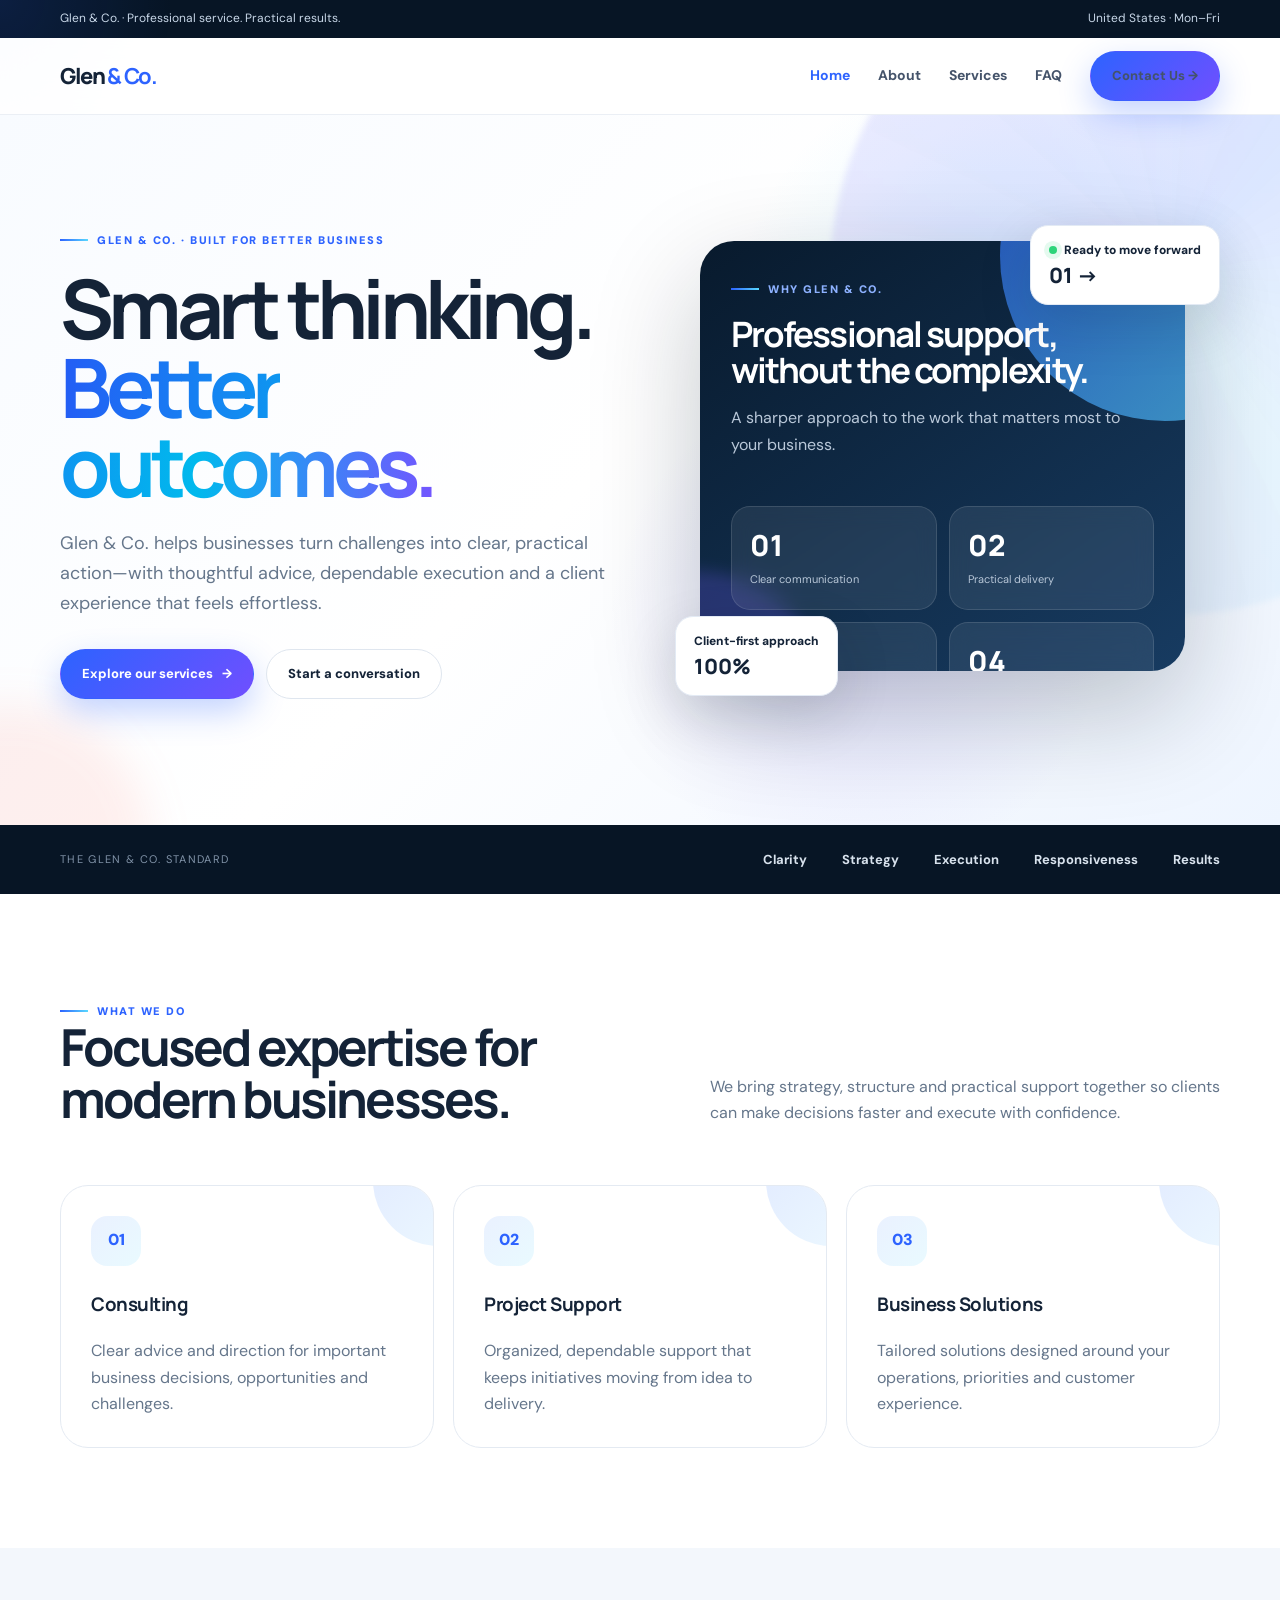
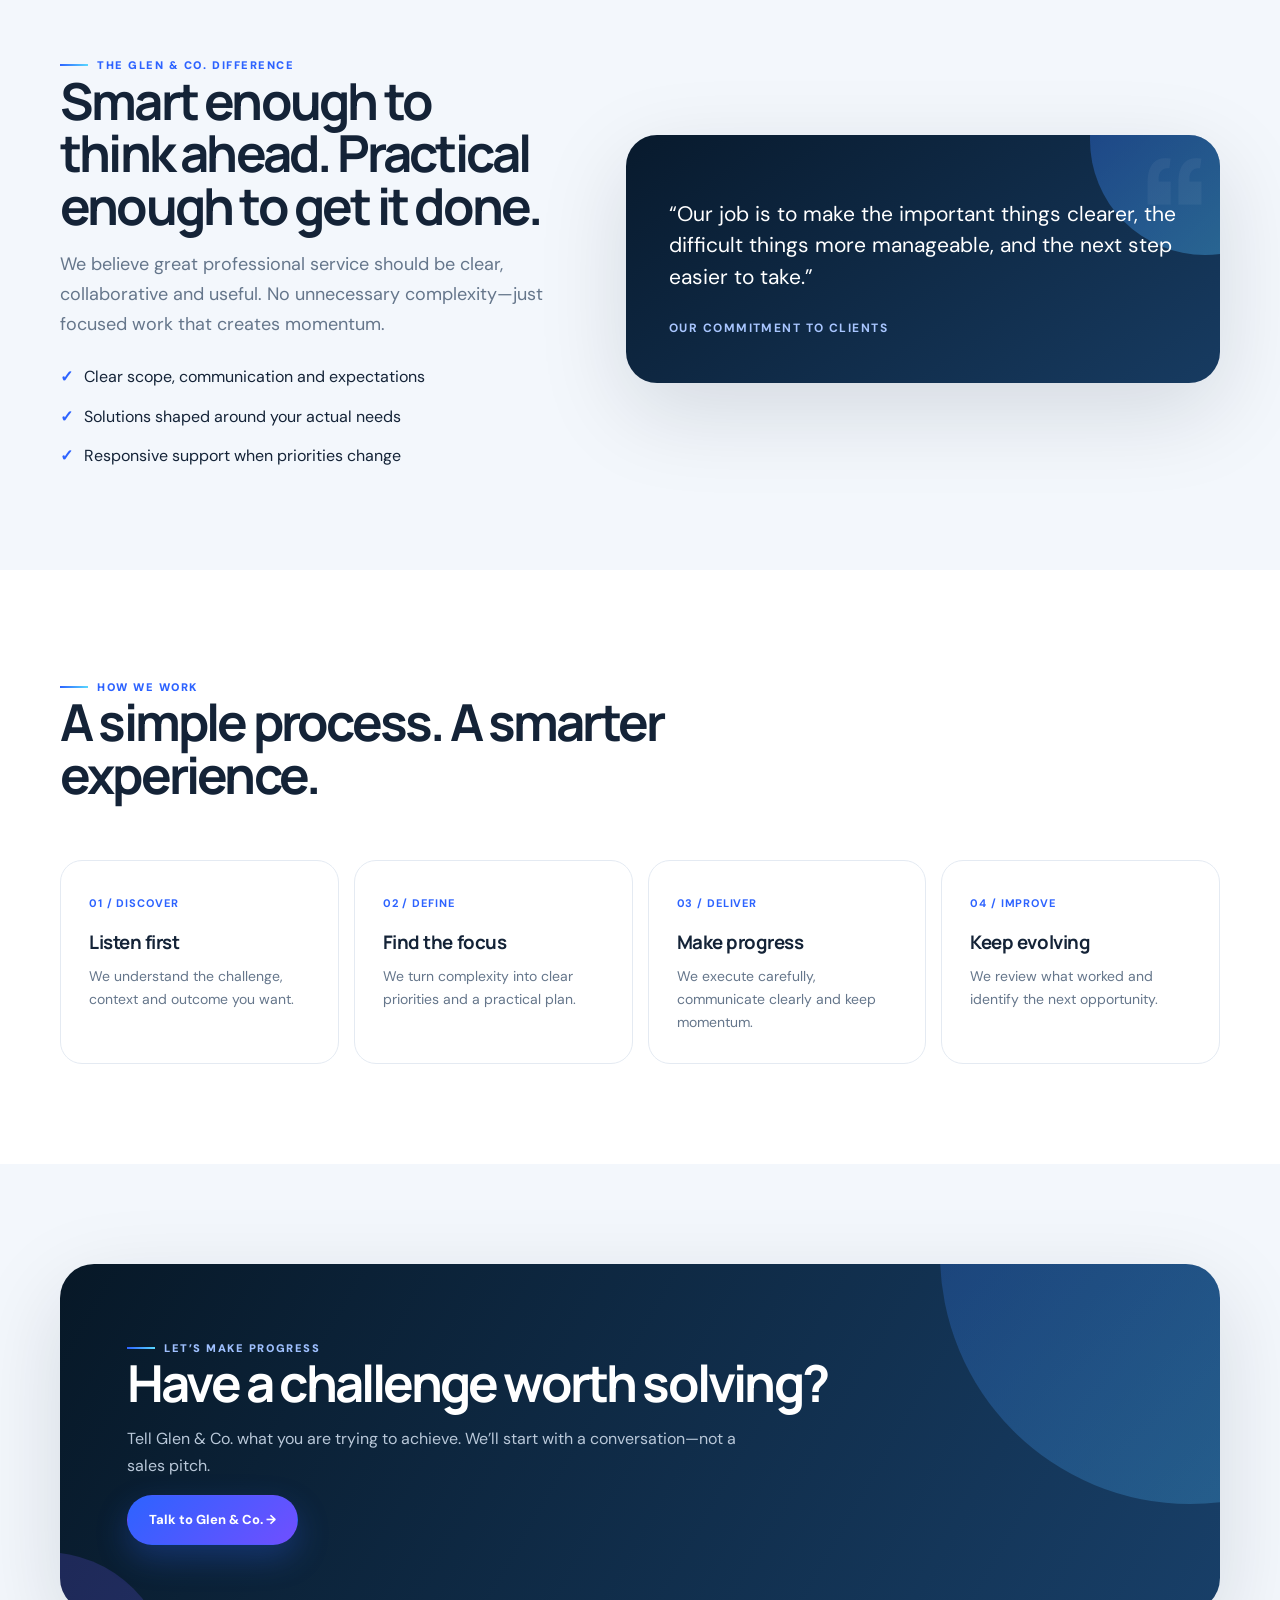
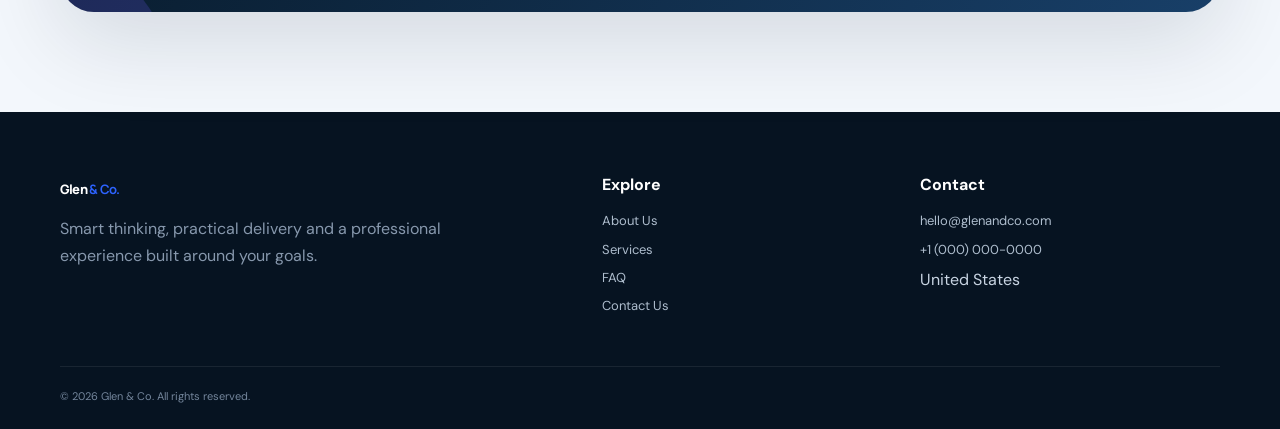
==== commit 375698f9: "Add files via upload" ====
--- a/index.html
+++ b/index.html
@@ -1,6 +1,14 @@
 <!doctype html><html lang="en-US"><head><meta charset="utf-8"><meta name="viewport" content="width=device-width,initial-scale=1"><title>Home | Glen & Co.</title><meta name="description" content="A smart, modern professional services website for Glen & Co."><meta name="robots" content="index,follow"><meta property="og:title" content="Home | Glen & Co."><meta property="og:description" content="A smart, modern professional services website for Glen & Co."><meta name="theme-color" content="#071525"><link rel="stylesheet" href="assets/style.css"></head><body><div class="cursor-glow"></div>
 <div class="topbar"><div class="container"><span>Glen & Co. · Professional service. Practical results.</span><span>United States · Mon–Fri</span></div></div>
-<header class="header"><div class="container nav"><a class="logo" href="index.html">Glen <b>& Co.</b></a><button class="menu" aria-label="Open navigation">☰</button><nav class="navlinks"><a class="active" href="index.html">Home</a><a class="" href="about.html">About</a><a class="" href="services.html">Services</a><a class="" href="faq.html">FAQ</a><a class="btn btn-primary" href="contact.html">Contact Us →</a></nav></div></header><section class="hero"><div class="container hero-grid"><div class="reveal"><span class="eyebrow">Glen & Co. · Built for better business</span><h1>Smart thinking.<br><span>Better outcomes.</span></h1><p class="lead">Glen & Co. helps businesses turn challenges into clear, practical action—with thoughtful advice, dependable execution and a client experience that feels effortless.</p><div class="actions"><a class="btn btn-primary" href="services.html">Explore our services <span>→</span></a><a class="btn btn-light" href="contact.html">Start a conversation</a></div></div><div class="hero-panel floating reveal"><div class="panel-top"><span class="eyebrow" style="color:#8db1ff">Why Glen & Co.</span><h2>Professional support, without the complexity.</h2><p>A sharper approach to the work that matters most to your business.</p></div><div class="metrics"><div class="metric"><strong>01</strong><small>Clear communication</small></div><div class="metric"><strong>02</strong><small>Practical delivery</small></div><div class="metric"><strong>03</strong><small>Responsive service</small></div><div class="metric"><strong>04</strong><small>Long-term value</small></div></div></div></div></section>
+<header class="header"><div class="container nav"><a class="logo" href="index.html">Glen <b>& Co.</b></a><button class="menu" aria-label="Open navigation">☰</button><nav class="navlinks"><a class="active" href="index.html">Home</a><a class="" href="about.html">About</a><a class="" href="services.html">Services</a><a class="" href="faq.html">FAQ</a><a class="btn btn-primary" href="contact.html">Contact Us →</a></nav></div></header><section class="hero"><div class="container hero-grid"><div class="reveal"><span class="eyebrow">Glen & Co. · Built for better business</span><h1>Smart thinking.<br><span>Better outcomes.</span></h1><p class="lead">Glen & Co. helps businesses turn challenges into clear, practical action—with thoughtful advice, dependable execution and a client experience that feels effortless.</p><div class="actions"><a class="btn btn-primary" href="services.html">Explore our services <span>→</span></a><a class="btn btn-light" href="contact.html">Start a conversation</a></div></div><div class="hero-visual reveal">
+<div class="hero-panel floating">
+<div class="panel-top"><span class="eyebrow" style="color:#8db1ff">Why Glen & Co.</span><h2>Professional support, without the complexity.</h2><p>A sharper approach to the work that matters most to your business.</p></div>
+<div class="metrics"><div class="metric"><strong>01</strong><small>Clear communication</small></div><div class="metric"><strong>02</strong><small>Practical delivery</small></div><div class="metric"><strong>03</strong><small>Responsive service</small></div><div class="metric"><strong>04</strong><small>Long-term value</small></div></div>
+</div>
+<div class="float-card fc1"><span class="status-dot"></span>Ready to move forward<strong>01 →</strong></div>
+<div class="float-card fc2">Client-first approach<strong>100%</strong></div>
+</div></div></section>
+<section class="trust"><div class="container"><span class="trust-label">The Glen & Co. standard</span><div class="trust-items"><span>Clarity</span><span>Strategy</span><span>Execution</span><span>Responsiveness</span><span>Results</span></div></div></section>
 <section class="section"><div class="container"><div class="section-head reveal"><div><span class="eyebrow">What we do</span><h2>Focused expertise for modern businesses.</h2></div><p>We bring strategy, structure and practical support together so clients can make decisions faster and execute with confidence.</p></div><div class="cards"><article class="card reveal"><div class="icon">01</div><h3>Consulting</h3><p>Clear advice and direction for important business decisions, opportunities and challenges.</p></article><article class="card reveal"><div class="icon">02</div><h3>Project Support</h3><p>Organized, dependable support that keeps initiatives moving from idea to delivery.</p></article><article class="card reveal"><div class="icon">03</div><h3>Business Solutions</h3><p>Tailored solutions designed around your operations, priorities and customer experience.</p></article></div></div></section>
 <section class="section soft"><div class="container split"><div class="reveal"><span class="eyebrow">The Glen & Co. difference</span><h2>Smart enough to think ahead. Practical enough to get it done.</h2><p class="lead">We believe great professional service should be clear, collaborative and useful. No unnecessary complexity—just focused work that creates momentum.</p><div class="checks"><div class="check"><b>✓</b><span>Clear scope, communication and expectations</span></div><div class="check"><b>✓</b><span>Solutions shaped around your actual needs</span></div><div class="check"><b>✓</b><span>Responsive support when priorities change</span></div></div></div><div class="quote reveal"><p>“Our job is to make the important things clearer, the difficult things more manageable, and the next step easier to take.”</p><strong>Our commitment to clients</strong></div></div></section>
 <section class="section"><div class="container"><div class="section-head reveal"><div><span class="eyebrow">How we work</span><h2>A simple process. A smarter experience.</h2></div></div><div class="process"><div class="step reveal"><b>01 / DISCOVER</b><h3>Listen first</h3><p>We understand the challenge, context and outcome you want.</p></div><div class="step reveal"><b>02 / DEFINE</b><h3>Find the focus</h3><p>We turn complexity into clear priorities and a practical plan.</p></div><div class="step reveal"><b>03 / DELIVER</b><h3>Make progress</h3><p>We execute carefully, communicate clearly and keep momentum.</p></div><div class="step reveal"><b>04 / IMPROVE</b><h3>Keep evolving</h3><p>We review what worked and identify the next opportunity.</p></div></div></div></section>
--- a/assets/style.css
+++ b/assets/style.css
@@ -1,31 +1,32 @@
 
-@import url('https://fonts.googleapis.com/css2?family=DM+Sans:wght@400;500;600;700&family=Manrope:wght@500;600;700;800&display=swap');
-:root{--ink:#071525;--ink2:#0d2238;--blue:#2f6bff;--cyan:#6edcff;--text:#142337;--muted:#66768b;--line:#e6ebf2;--soft:#f5f8fc;--white:#fff;--shadow:0 24px 80px rgba(7,21,37,.12);--radius:26px}
+@import url('https://fonts.googleapis.com/css2?family=DM+Sans:wght@400;500;600;700&family=Manrope:wght@600;700;800&display=swap');
+:root{--ink:#071525;--ink2:#102b49;--blue:#2d63ff;--cyan:#59d8ff;--violet:#765cff;--coral:#ff7a66;--text:#142337;--muted:#65768b;--line:#e4eaf2;--soft:#f3f7fc;--white:#fff;--shadow:0 28px 90px rgba(7,21,37,.13);--radius:28px}
 *{box-sizing:border-box}html{scroll-behavior:smooth}body{margin:0;color:var(--text);font-family:"DM Sans",sans-serif;line-height:1.65;background:#fff;overflow-x:hidden}a{color:inherit;text-decoration:none}button,input,textarea{font:inherit}
-.cursor-glow{position:fixed;width:320px;height:320px;border-radius:50%;pointer-events:none;background:radial-gradient(circle,rgba(47,107,255,.10),transparent 68%);transform:translate(-50%,-50%);z-index:0}
+.cursor-glow{position:fixed;width:360px;height:360px;border-radius:50%;pointer-events:none;background:radial-gradient(circle,rgba(45,99,255,.13),transparent 68%);transform:translate(-50%,-50%);z-index:0}
 .container{width:min(1160px,calc(100% - 40px));margin:auto;position:relative;z-index:2}
-.topbar{background:var(--ink);color:#b9c9dc;font-size:12px}.topbar .container{display:flex;justify-content:space-between;padding:8px 0}
-.header{position:sticky;top:0;z-index:100;background:rgba(255,255,255,.84);backdrop-filter:blur(18px);border-bottom:1px solid rgba(230,235,242,.8)}
-.nav{height:76px;display:flex;align-items:center;justify-content:space-between}.logo{font-family:Manrope,sans-serif;font-size:22px;font-weight:800;letter-spacing:-.055em}.logo b{color:var(--blue)}
-.navlinks{display:flex;align-items:center;gap:27px;font-size:14px;font-weight:700}.navlinks a{color:#44536a;transition:.2s}.navlinks a:hover,.navlinks a.active{color:var(--blue)}
-.menu{display:none;background:none;border:0;font-size:25px}.btn{display:inline-flex;align-items:center;justify-content:center;gap:9px;border-radius:999px;padding:13px 20px;font-weight:800;font-size:13px;border:1px solid transparent;cursor:pointer;transition:transform .2s,box-shadow .2s,background .2s}.btn:hover{transform:translateY(-3px)}.btn-primary{color:#fff;background:linear-gradient(135deg,#2f6bff,#1850dc);box-shadow:0 12px 28px rgba(47,107,255,.24)}.btn-primary:hover{box-shadow:0 16px 36px rgba(47,107,255,.32)}.btn-light{background:#fff;border-color:var(--line)}
-.hero{min-height:680px;display:flex;align-items:center;padding:92px 0 105px;position:relative;background:radial-gradient(circle at 76% 35%,#eaf2ff 0,transparent 31%),linear-gradient(135deg,#f8fbff,#fff 60%,#f4f8fc)}
-.hero:before{content:"";position:absolute;width:520px;height:520px;right:-150px;top:20px;border-radius:50%;background:linear-gradient(135deg,rgba(47,107,255,.15),rgba(110,220,255,.06));filter:blur(2px);animation:float 8s ease-in-out infinite}
-.hero-grid{display:grid;grid-template-columns:1.02fr .98fr;gap:75px;align-items:center}.eyebrow{display:inline-flex;align-items:center;gap:9px;color:var(--blue);font-size:11px;font-weight:900;letter-spacing:.14em;text-transform:uppercase}.eyebrow:before{content:"";width:28px;height:2px;background:var(--blue)}
-h1,h2,h3{font-family:Manrope,sans-serif}h1{font-size:clamp(46px,6.4vw,78px);line-height:.98;letter-spacing:-.065em;margin:19px 0 24px}h1 span{background:linear-gradient(90deg,#2462f4,#49bfff);-webkit-background-clip:text;background-clip:text;color:transparent}h2{font-size:clamp(32px,4vw,50px);line-height:1.05;letter-spacing:-.055em;margin:0 0 17px}h3{letter-spacing:-.025em}.lead{font-size:18px;color:var(--muted);max-width:650px}.actions{display:flex;flex-wrap:wrap;gap:12px;margin-top:31px}
-.hero-panel{background:linear-gradient(145deg,#0b1c30,#142f4d);color:#fff;border-radius:32px;padding:30px;box-shadow:0 35px 90px rgba(7,21,37,.22);position:relative;overflow:hidden;min-height:420px;transform-style:preserve-3d;transition:transform .15s ease}.hero-panel:before{content:"";position:absolute;width:260px;height:260px;border-radius:50%;right:-120px;top:-120px;background:#2f6bff;opacity:.5}.hero-panel:after{content:"";position:absolute;inset:auto -80px -120px auto;width:280px;height:280px;border-radius:50%;background:#57d5ff;opacity:.12;filter:blur(10px)}
-.panel-top{position:relative;z-index:2}.panel-top h2{font-size:34px;color:#fff;margin-top:18px}.panel-top p{color:#b8c6d6}.metrics{display:grid;grid-template-columns:1fr 1fr;gap:12px;margin-top:52px;position:relative;z-index:3}.metric{padding:18px;border:1px solid rgba(255,255,255,.1);background:rgba(255,255,255,.075);border-radius:18px;backdrop-filter:blur(8px);transition:.25s}.metric:hover{background:rgba(255,255,255,.12);transform:translateY(-4px)}.metric strong{font:800 28px Manrope;display:block}.metric small{color:#aebed0;font-size:11px}
-.section{padding:100px 0}.soft{background:var(--soft)}.section-head{display:flex;justify-content:space-between;align-items:end;gap:35px;margin-bottom:40px}.section-head>div{max-width:600px}.section-head>p{max-width:510px;color:var(--muted)}
-.cards{display:grid;grid-template-columns:repeat(3,1fr);gap:19px}.card{border:1px solid var(--line);background:#fff;border-radius:var(--radius);padding:29px;transition:transform .25s,box-shadow .25s,border-color .25s;position:relative;overflow:hidden}.card:before{content:"";position:absolute;inset:0;background:linear-gradient(135deg,rgba(47,107,255,.07),transparent 45%);opacity:0;transition:.25s}.card:hover{transform:translateY(-8px);box-shadow:var(--shadow);border-color:#d7e1f2}.card:hover:before{opacity:1}.icon{width:48px;height:48px;border-radius:15px;display:grid;place-items:center;background:#edf3ff;color:var(--blue);font-weight:900;margin-bottom:23px;position:relative;z-index:2}.card h3,.card p{position:relative;z-index:2}.card p{color:var(--muted);margin:0}
+.topbar{background:#071525;color:#c8d7e8;font-size:12px}.topbar .container{display:flex;justify-content:space-between;padding:9px 0}
+.header{position:sticky;top:0;z-index:100;background:rgba(255,255,255,.84);backdrop-filter:blur(20px);border-bottom:1px solid rgba(228,234,242,.75)}
+.nav{height:76px;display:flex;align-items:center;justify-content:space-between}.logo{font-family:Manrope,sans-serif;font-size:22px;font-weight:800;letter-spacing:-.06em}.logo b{color:var(--blue)}
+.navlinks{display:flex;align-items:center;gap:28px;font-size:14px;font-weight:700}.navlinks a{color:#44536a;transition:.2s}.navlinks a:hover,.navlinks a.active{color:var(--blue)}
+.menu{display:none;background:none;border:0;font-size:25px}.btn{display:inline-flex;align-items:center;justify-content:center;gap:9px;border-radius:999px;padding:13px 21px;font-weight:800;font-size:13px;border:1px solid transparent;cursor:pointer;transition:transform .2s,box-shadow .2s,background .2s}.btn:hover{transform:translateY(-3px)}.btn-primary{color:#fff;background:linear-gradient(135deg,#2d63ff,#704fff);box-shadow:0 13px 32px rgba(45,99,255,.28)}.btn-primary:hover{box-shadow:0 18px 42px rgba(45,99,255,.38)}.btn-light{background:#fff;border-color:#dfe6ef}
+.hero{min-height:710px;display:flex;align-items:center;padding:82px 0 100px;position:relative;overflow:hidden;background:radial-gradient(circle at 78% 30%,rgba(89,216,255,.18),transparent 24%),radial-gradient(circle at 67% 72%,rgba(118,92,255,.13),transparent 25%),linear-gradient(135deg,#f8fbff 0%,#fff 48%,#eef5ff 100%)}
+.hero:before{content:"";position:absolute;width:680px;height:680px;right:-230px;top:-180px;border-radius:50%;background:conic-gradient(from 30deg,rgba(45,99,255,.15),rgba(89,216,255,.08),rgba(118,92,255,.12),rgba(45,99,255,.15));filter:blur(3px);animation:spin 18s linear infinite}.hero:after{content:"";position:absolute;width:280px;height:280px;left:-130px;bottom:-160px;border-radius:50%;background:rgba(255,122,102,.11);filter:blur(20px)}
+.hero-grid{display:grid;grid-template-columns:1fr 1fr;gap:70px;align-items:center}.eyebrow{display:inline-flex;align-items:center;gap:9px;color:var(--blue);font-size:11px;font-weight:900;letter-spacing:.14em;text-transform:uppercase}.eyebrow:before{content:"";width:28px;height:2px;background:linear-gradient(90deg,var(--blue),var(--cyan))}
+h1,h2,h3{font-family:Manrope,sans-serif}h1{font-size:clamp(50px,6.5vw,82px);line-height:.96;letter-spacing:-.068em;margin:20px 0 24px}h1 span{background:linear-gradient(90deg,#245df5,#00b9ed 60%,#7355ff);-webkit-background-clip:text;background-clip:text;color:transparent}h2{font-size:clamp(34px,4vw,51px);line-height:1.03;letter-spacing:-.055em;margin:0 0 17px}h3{letter-spacing:-.025em}.lead{font-size:18px;color:var(--muted);max-width:650px}.actions{display:flex;flex-wrap:wrap;gap:12px;margin-top:31px}
+.hero-visual{position:relative;min-height:480px}.hero-panel{position:absolute;inset:20px 35px 30px 25px;background:linear-gradient(145deg,#081a2d,#173b61);color:#fff;border-radius:34px;padding:31px;box-shadow:0 40px 110px rgba(7,21,37,.24);overflow:hidden;transform-style:preserve-3d;transition:transform .15s ease}.hero-panel:before{content:"";position:absolute;width:330px;height:330px;border-radius:50%;right:-145px;top:-150px;background:linear-gradient(135deg,#2d63ff,#59d8ff);opacity:.65}.hero-panel:after{content:"";position:absolute;width:270px;height:270px;border-radius:50%;left:-140px;bottom:-170px;background:#765cff;opacity:.23;filter:blur(8px)}
+.panel-top{position:relative;z-index:2}.panel-top h2{font-size:35px;color:#fff;margin-top:18px;max-width:390px}.panel-top p{color:#b9c8d9;max-width:390px}.metrics{display:grid;grid-template-columns:1fr 1fr;gap:12px;margin-top:48px;position:relative;z-index:3}.metric{padding:18px;border:1px solid rgba(255,255,255,.12);background:rgba(255,255,255,.08);border-radius:19px;backdrop-filter:blur(10px);transition:.25s}.metric:hover{background:rgba(255,255,255,.15);transform:translateY(-5px)}.metric strong{font:800 29px Manrope;display:block}.metric small{color:#b8c7d8;font-size:11px}.float-card{position:absolute;z-index:6;background:#fff;border:1px solid #e3eaf4;border-radius:18px;padding:15px 18px;box-shadow:0 20px 55px rgba(7,21,37,.14);font-size:12px;font-weight:800}.float-card strong{display:block;font:800 21px Manrope}.fc1{top:4px;right:0}.fc2{bottom:5px;left:0}.status-dot{display:inline-block;width:8px;height:8px;border-radius:50%;background:#2ed47a;margin-right:7px;box-shadow:0 0 0 5px rgba(46,212,122,.12)}
+.trust{padding:24px 0;background:#071525;color:#fff}.trust .container{display:flex;justify-content:space-between;align-items:center;gap:25px}.trust-label{font-size:11px;letter-spacing:.12em;text-transform:uppercase;color:#8193a8}.trust-items{display:flex;gap:35px;flex-wrap:wrap;font-weight:700;font-size:13px;color:#d8e2ed}
+.section{padding:100px 0}.soft{background:var(--soft)}.section-head{display:flex;justify-content:space-between;align-items:end;gap:35px;margin-bottom:42px}.section-head>div{max-width:610px}.section-head>p{max-width:510px;color:var(--muted)}
+.cards{display:grid;grid-template-columns:repeat(3,1fr);gap:19px}.card{border:1px solid var(--line);background:#fff;border-radius:var(--radius);padding:30px;transition:transform .25s,box-shadow .25s,border-color .25s;position:relative;overflow:hidden}.card:after{content:"";position:absolute;width:130px;height:130px;border-radius:50%;right:-70px;top:-70px;background:linear-gradient(135deg,rgba(45,99,255,.15),rgba(89,216,255,.1));transition:.25s}.card:hover{transform:translateY(-9px);box-shadow:var(--shadow);border-color:#d6e0ef}.card:hover:after{transform:scale(1.5)}.icon{width:50px;height:50px;border-radius:16px;display:grid;place-items:center;background:linear-gradient(135deg,#eaf1ff,#e9faff);color:var(--blue);font-weight:900;margin-bottom:23px;position:relative;z-index:2}.card h3,.card p{position:relative;z-index:2}.card p{color:var(--muted);margin:0}
 .split{display:grid;grid-template-columns:.9fr 1.1fr;gap:80px;align-items:center}.checks{display:grid;gap:13px;margin-top:25px}.check{display:flex;gap:11px}.check b{color:var(--blue)}
-.quote{border-radius:30px;padding:42px;background:linear-gradient(145deg,#0a1b2f,#1a3857);color:#fff;box-shadow:var(--shadow);position:relative;overflow:hidden}.quote:after{content:"“";position:absolute;font:900 170px Manrope;color:rgba(255,255,255,.05);right:10px;top:-35px}.quote p{font-size:21px;line-height:1.5;position:relative;z-index:2}.quote strong{font-size:12px;text-transform:uppercase;letter-spacing:.12em;color:#a9c6ff}
-.process{display:grid;grid-template-columns:repeat(4,1fr);gap:14px}.step{padding:25px;border-top:2px solid #dfe6f0}.step b{font-size:12px;color:var(--blue)}.step h3{margin:12px 0 7px}.step p{color:var(--muted);font-size:14px}
-.page-hero{padding:90px 0 75px;background:radial-gradient(circle at 80% 20%,#eaf2ff,transparent 32%),var(--soft)}.page-hero p{font-size:18px;color:var(--muted);max-width:680px}
-.services{display:grid;grid-template-columns:1fr 1fr;gap:19px}.service{display:grid;grid-template-columns:auto 1fr;gap:20px;padding:30px;border:1px solid var(--line);border-radius:25px;transition:.25s}.service:hover{transform:translateY(-6px);box-shadow:var(--shadow);border-color:#d4def0}.service .icon{margin:0}.service p{color:var(--muted)}
-.cta{border-radius:32px;padding:65px;background:linear-gradient(120deg,#091a2d,#173b63);color:#fff;overflow:hidden;position:relative}.cta:after{content:"";position:absolute;width:430px;height:430px;border-radius:50%;right:-180px;top:-220px;background:linear-gradient(135deg,#2f6bff,#65d8ff);opacity:.25}.cta>*{position:relative;z-index:2}.cta p{color:#b9c8d9;max-width:650px}
-.form-wrap{display:grid;grid-template-columns:.75fr 1.25fr;gap:60px}.form-card{border:1px solid var(--line);border-radius:28px;padding:30px;box-shadow:var(--shadow)}form{display:grid;gap:16px}.row{display:grid;grid-template-columns:1fr 1fr;gap:14px}label{font-size:13px;font-weight:800}input,textarea{width:100%;margin-top:6px;padding:14px 15px;border:1px solid #dbe3ed;border-radius:14px;outline:none;background:#fff;transition:.2s}input:focus,textarea:focus{border-color:var(--blue);box-shadow:0 0 0 4px #eaf0ff}textarea{min-height:155px;resize:vertical}.notice{font-size:11px;color:var(--muted)}
-.faq{display:grid;gap:12px;max-width:850px;margin:auto}.faq details{border:1px solid var(--line);border-radius:18px;padding:19px 22px;background:#fff;transition:.2s}.faq details[open]{box-shadow:0 15px 40px rgba(7,21,37,.07)}.faq summary{cursor:pointer;font-weight:800}.faq p{color:var(--muted)}
+.quote{border-radius:31px;padding:43px;background:linear-gradient(145deg,#081a2d,#173b61);color:#fff;box-shadow:var(--shadow);position:relative;overflow:hidden}.quote:before{content:"";position:absolute;width:230px;height:230px;border-radius:50%;right:-100px;top:-110px;background:linear-gradient(135deg,#2d63ff,#59d8ff);opacity:.35}.quote:after{content:"“";position:absolute;font:900 170px Manrope;color:rgba(255,255,255,.05);right:5px;top:-35px}.quote p{font-size:21px;line-height:1.5;position:relative;z-index:2}.quote strong{font-size:12px;text-transform:uppercase;letter-spacing:.12em;color:#a9c6ff;position:relative;z-index:2}
+.process{display:grid;grid-template-columns:repeat(4,1fr);gap:15px}.step{padding:28px;border:1px solid var(--line);border-radius:22px;background:#fff;transition:.25s}.step:hover{transform:translateY(-7px);box-shadow:var(--shadow);border-color:#d4def0}.step b{font-size:11px;color:var(--blue);letter-spacing:.08em}.step h3{margin:12px 0 7px}.step p{color:var(--muted);font-size:14px;margin:0}
+.page-hero{padding:100px 0 78px;background:radial-gradient(circle at 80% 20%,rgba(89,216,255,.16),transparent 23%),radial-gradient(circle at 68% 55%,rgba(118,92,255,.10),transparent 25%),var(--soft);position:relative;overflow:hidden}.page-hero:after{content:"";position:absolute;width:240px;height:240px;border-radius:50%;right:-80px;bottom:-130px;background:rgba(255,122,102,.12);filter:blur(20px)}.page-hero p{font-size:19px;color:var(--muted);max-width:720px}
+.services{display:grid;grid-template-columns:1fr 1fr;gap:19px}.service{display:grid;grid-template-columns:auto 1fr;gap:20px;padding:31px;border:1px solid var(--line);border-radius:26px;background:#fff;transition:.25s;position:relative;overflow:hidden}.service:before{content:"";position:absolute;left:0;top:0;bottom:0;width:4px;background:linear-gradient(#2d63ff,#59d8ff);transform:scaleY(0);transform-origin:bottom;transition:.25s}.service:hover{transform:translateY(-7px);box-shadow:var(--shadow);border-color:#d4def0}.service:hover:before{transform:scaleY(1)}.service .icon{margin:0}.service p{color:var(--muted)}
+.cta{border-radius:34px;padding:67px;background:linear-gradient(120deg,#071827,#183f68);color:#fff;overflow:hidden;position:relative;box-shadow:var(--shadow)}.cta:before{content:"";position:absolute;width:500px;height:500px;border-radius:50%;right:-220px;top:-260px;background:linear-gradient(135deg,#2d63ff,#59d8ff);opacity:.25}.cta:after{content:"";position:absolute;width:250px;height:250px;border-radius:50%;left:-140px;bottom:-190px;background:#765cff;opacity:.2}.cta>*{position:relative;z-index:2}.cta p{color:#b9c8d9;max-width:650px}
+.form-wrap{display:grid;grid-template-columns:.75fr 1.25fr;gap:60px}.form-card{border:1px solid var(--line);border-radius:30px;padding:31px;box-shadow:var(--shadow);background:#fff}form{display:grid;gap:16px}.row{display:grid;grid-template-columns:1fr 1fr;gap:14px}label{font-size:13px;font-weight:800}input,textarea{width:100%;margin-top:6px;padding:14px 15px;border:1px solid #dbe3ed;border-radius:14px;outline:none;background:#fff;transition:.2s}input:focus,textarea:focus{border-color:var(--blue);box-shadow:0 0 0 4px #eaf0ff}textarea{min-height:155px;resize:vertical}.notice{font-size:11px;color:var(--muted)}
+.faq{display:grid;gap:12px;max-width:850px;margin:auto}.faq details{border:1px solid var(--line);border-radius:18px;padding:20px 22px;background:#fff;transition:.2s}.faq details[open]{box-shadow:0 18px 50px rgba(7,21,37,.08);border-color:#d7e1ef}.faq summary{cursor:pointer;font-weight:800}.faq p{color:var(--muted)}
 .footer{background:#061321;color:#c8d4e2;padding:60px 0 24px}.footer-grid{display:grid;grid-template-columns:1.3fr .7fr .8fr;gap:55px}.footer p{color:#8798ad;max-width:410px}.footer h4{color:#fff;margin:0 0 12px}.footer a{display:block;color:#aebdcd;margin:7px 0;font-size:13px}.copyright{border-top:1px solid rgba(255,255,255,.08);padding-top:20px;margin-top:42px;font-size:11px;color:#74869c}
-.reveal{opacity:0;transform:translateY(24px);transition:opacity .75s ease,transform .75s ease}.reveal.visible{opacity:1;transform:none}.floating{animation:float 6s ease-in-out infinite}@keyframes float{50%{transform:translateY(-10px)}}.toast{position:fixed;right:20px;bottom:20px;background:#08192b;color:#fff;padding:14px 18px;border-radius:14px;box-shadow:var(--shadow);transform:translateY(30px);opacity:0;pointer-events:none;transition:.3s;z-index:200;font-size:13px}.toast.show{opacity:1;transform:none}.top-btn{position:fixed;right:18px;bottom:18px;width:42px;height:42px;border-radius:50%;border:0;background:var(--blue);color:#fff;z-index:80;opacity:0;transform:translateY(10px);transition:.25s;cursor:pointer}.top-btn.show{opacity:1;transform:none}
-@media(max-width:850px){.container{width:min(100% - 28px,1160px)}.topbar{display:none}.nav{height:68px}.menu{display:block}.navlinks{display:none;position:absolute;left:14px;right:14px;top:76px;background:#fff;border:1px solid var(--line);border-radius:18px;padding:12px;box-shadow:var(--shadow);flex-direction:column;align-items:stretch;gap:2px}.navlinks.open{display:flex}.navlinks a{padding:10px 12px}.navlinks .btn{margin-top:6px}.hero{padding:62px 0 75px}.hero-grid,.split,.form-wrap{grid-template-columns:1fr;gap:38px}.cards,.services{grid-template-columns:1fr}.process{grid-template-columns:1fr 1fr}.section{padding:75px 0}.section-head{display:block}.section-head>p{margin-top:15px}.footer-grid{grid-template-columns:1fr 1fr}}
-@media(max-width:520px){h1{font-size:46px}.metrics,.row,.process,.footer-grid{grid-template-columns:1fr}.hero-panel{min-height:auto}.cta{padding:38px 25px}.cursor-glow{display:none}}
+.reveal{opacity:0;transform:translateY(24px);transition:opacity .75s ease,transform .75s ease}.reveal.visible{opacity:1;transform:none}.floating{animation:float 6s ease-in-out infinite}@keyframes float{50%{transform:translateY(-10px)}}@keyframes spin{to{transform:rotate(360deg)}}.toast{position:fixed;right:20px;bottom:20px;background:#08192b;color:#fff;padding:14px 18px;border-radius:14px;box-shadow:var(--shadow);transform:translateY(30px);opacity:0;pointer-events:none;transition:.3s;z-index:200;font-size:13px}.toast.show{opacity:1;transform:none}.top-btn{position:fixed;right:18px;bottom:18px;width:42px;height:42px;border-radius:50%;border:0;background:linear-gradient(135deg,#2d63ff,#765cff);color:#fff;z-index:80;opacity:0;transform:translateY(10px);transition:.25s;cursor:pointer;box-shadow:0 10px 25px rgba(45,99,255,.3)}.top-btn.show{opacity:1;transform:none}
+@media(max-width:850px){.container{width:min(100% - 28px,1160px)}.topbar{display:none}.nav{height:68px}.menu{display:block}.navlinks{display:none;position:absolute;left:14px;right:14px;top:76px;background:#fff;border:1px solid var(--line);border-radius:18px;padding:12px;box-shadow:var(--shadow);flex-direction:column;align-items:stretch;gap:2px}.navlinks.open{display:flex}.navlinks a{padding:10px 12px}.navlinks .btn{margin-top:6px}.hero{padding:62px 0 75px}.hero-grid,.split,.form-wrap{grid-template-columns:1fr;gap:38px}.hero-visual{min-height:430px}.cards,.services{grid-template-columns:1fr}.process{grid-template-columns:1fr 1fr}.trust .container{display:block}.trust-items{margin-top:12px}.section{padding:75px 0}.section-head{display:block}.section-head>p{margin-top:15px}.footer-grid{grid-template-columns:1fr 1fr}}
+@media(max-width:520px){h1{font-size:46px}.metrics,.row,.process,.footer-grid{grid-template-columns:1fr}.hero-panel{inset:25px 8px 25px 8px}.fc1{right:-4px}.fc2{left:-4px}.hero-visual{min-height:470px}.cta{padding:38px 25px}.cursor-glow{display:none}}
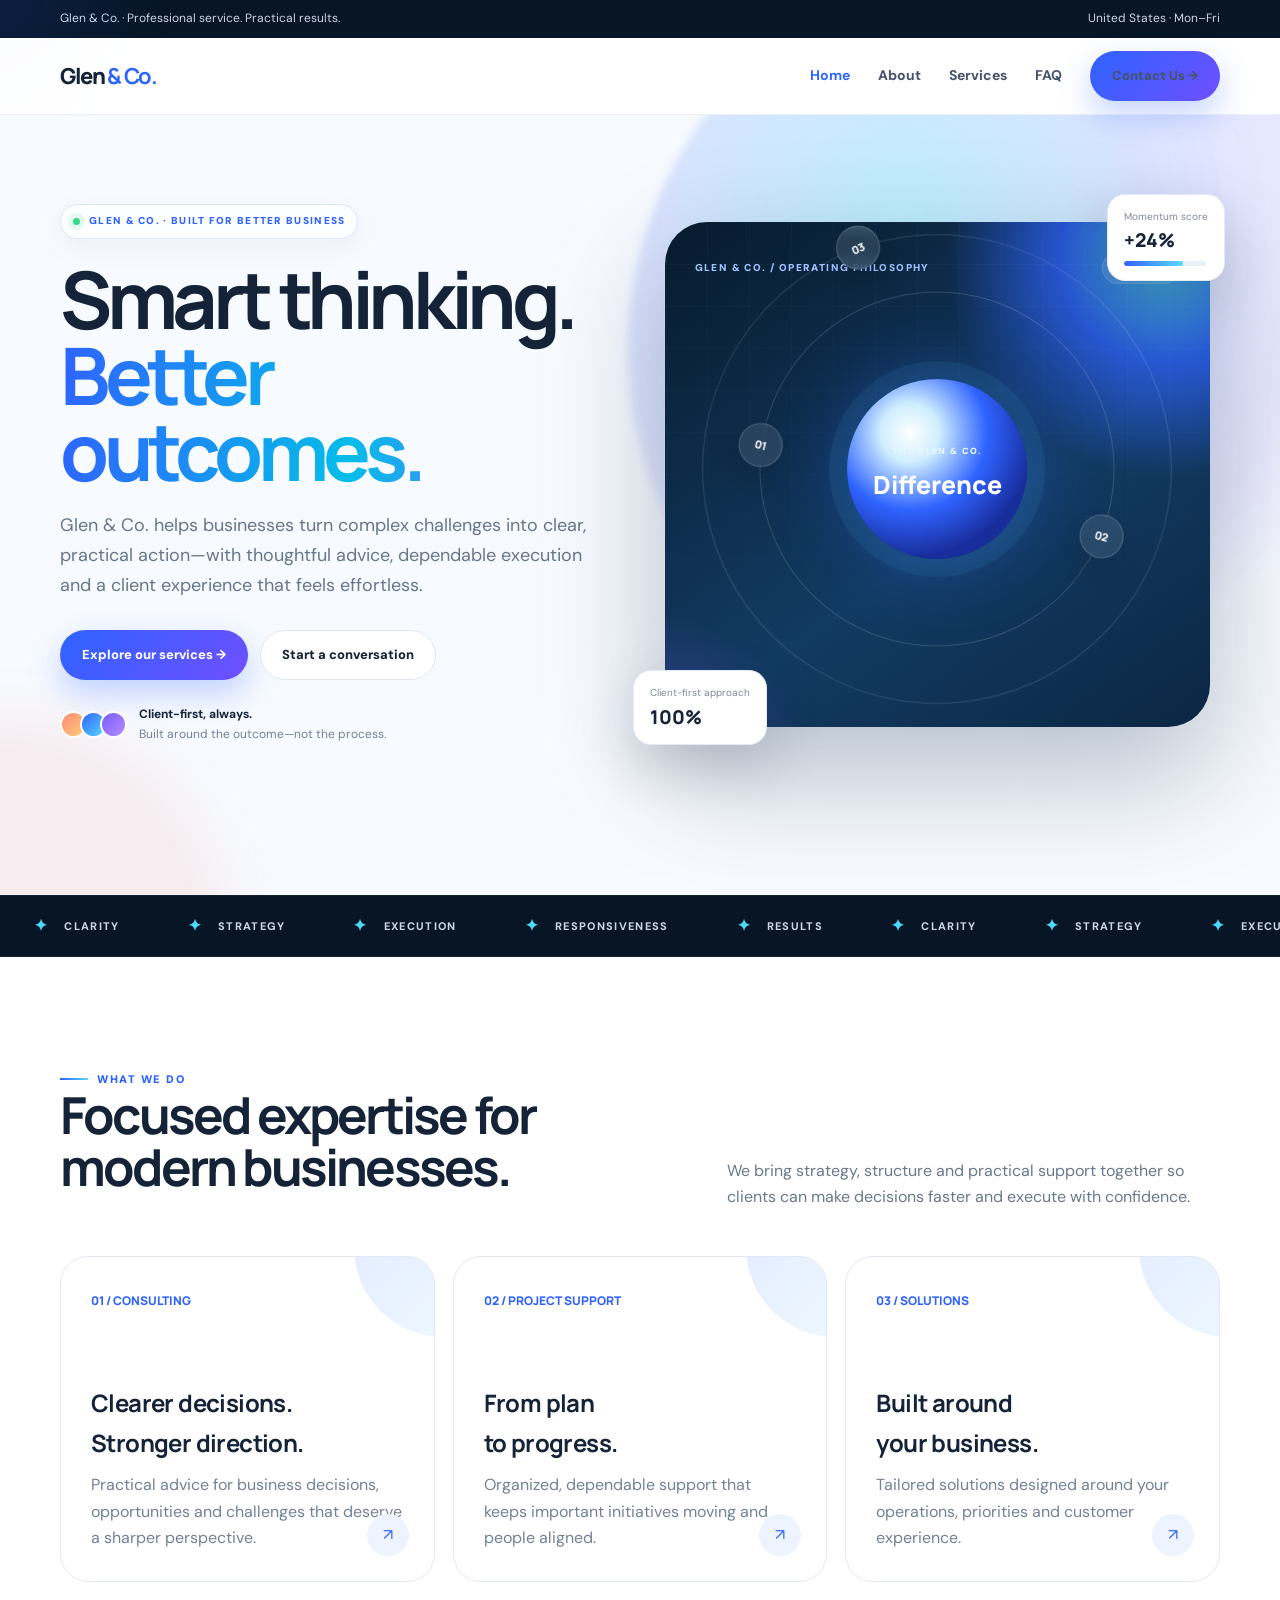
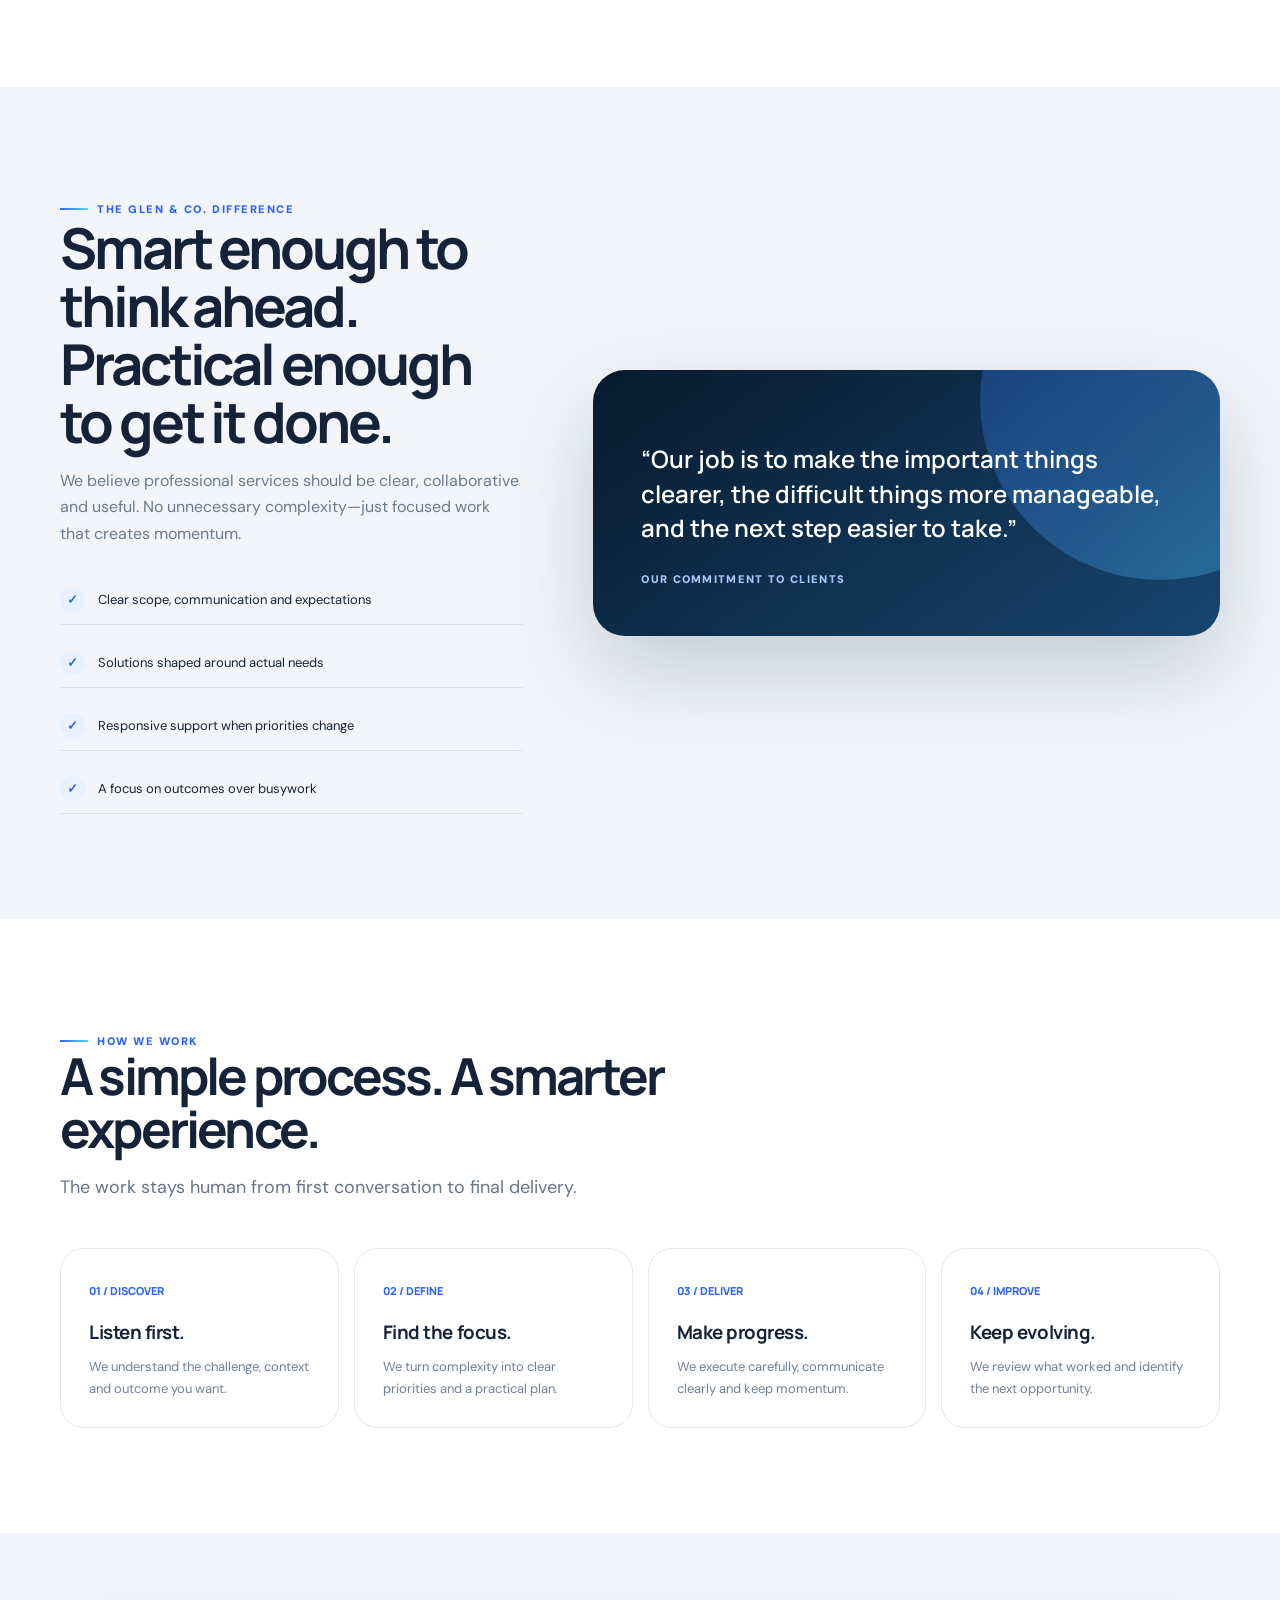
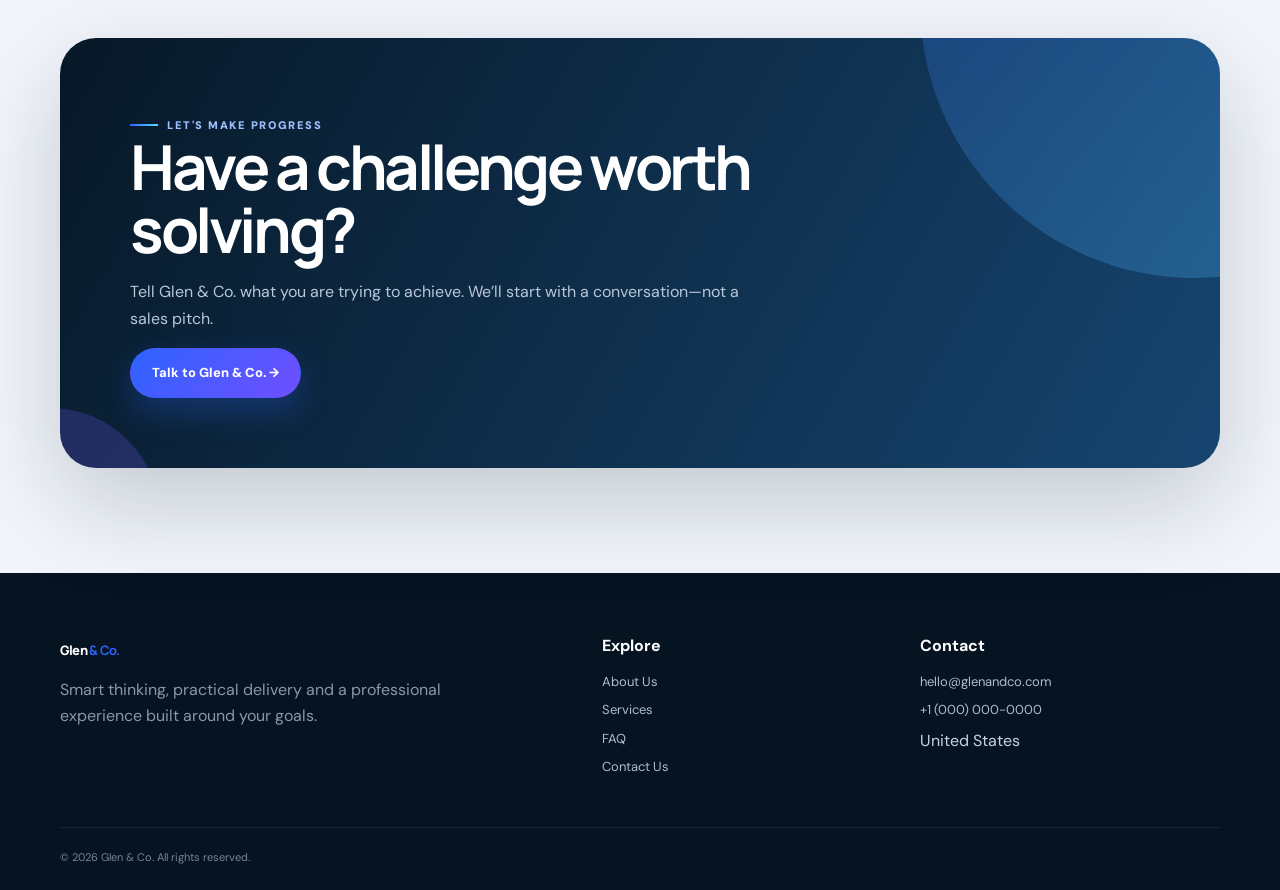
==== commit 367caa68: "Add files via upload" ====
--- a/index.html
+++ b/index.html
@@ -1,15 +1,66 @@
 <!doctype html><html lang="en-US"><head><meta charset="utf-8"><meta name="viewport" content="width=device-width,initial-scale=1"><title>Home | Glen & Co.</title><meta name="description" content="A smart, modern professional services website for Glen & Co."><meta name="robots" content="index,follow"><meta property="og:title" content="Home | Glen & Co."><meta property="og:description" content="A smart, modern professional services website for Glen & Co."><meta name="theme-color" content="#071525"><link rel="stylesheet" href="assets/style.css"></head><body><div class="cursor-glow"></div>
 <div class="topbar"><div class="container"><span>Glen & Co. · Professional service. Practical results.</span><span>United States · Mon–Fri</span></div></div>
-<header class="header"><div class="container nav"><a class="logo" href="index.html">Glen <b>& Co.</b></a><button class="menu" aria-label="Open navigation">☰</button><nav class="navlinks"><a class="active" href="index.html">Home</a><a class="" href="about.html">About</a><a class="" href="services.html">Services</a><a class="" href="faq.html">FAQ</a><a class="btn btn-primary" href="contact.html">Contact Us →</a></nav></div></header><section class="hero"><div class="container hero-grid"><div class="reveal"><span class="eyebrow">Glen & Co. · Built for better business</span><h1>Smart thinking.<br><span>Better outcomes.</span></h1><p class="lead">Glen & Co. helps businesses turn challenges into clear, practical action—with thoughtful advice, dependable execution and a client experience that feels effortless.</p><div class="actions"><a class="btn btn-primary" href="services.html">Explore our services <span>→</span></a><a class="btn btn-light" href="contact.html">Start a conversation</a></div></div><div class="hero-visual reveal">
-<div class="hero-panel floating">
-<div class="panel-top"><span class="eyebrow" style="color:#8db1ff">Why Glen & Co.</span><h2>Professional support, without the complexity.</h2><p>A sharper approach to the work that matters most to your business.</p></div>
-<div class="metrics"><div class="metric"><strong>01</strong><small>Clear communication</small></div><div class="metric"><strong>02</strong><small>Practical delivery</small></div><div class="metric"><strong>03</strong><small>Responsive service</small></div><div class="metric"><strong>04</strong><small>Long-term value</small></div></div>
+<header class="header"><div class="container nav"><a class="logo" href="index.html">Glen <b>& Co.</b></a><button class="menu" aria-label="Open navigation">☰</button><nav class="navlinks"><a class="active" href="index.html">Home</a><a class="" href="about.html">About</a><a class="" href="services.html">Services</a><a class="" href="faq.html">FAQ</a><a class="btn btn-primary" href="contact.html">Contact Us →</a></nav></div></header>
+<main class="home-v2">
+<section class="hero-v2">
+<div class="container hero-grid-v2">
+<div class="hero-copy-v2 reveal">
+<div class="hero-kicker"><i></i> Glen & Co. · Built for better business</div>
+<h1>Smart thinking.<em>Better outcomes.</em></h1>
+<p class="lead">Glen & Co. helps businesses turn complex challenges into clear, practical action—with thoughtful advice, dependable execution and a client experience that feels effortless.</p>
+<div class="hero-actions-v2"><a class="btn btn-primary" href="services.html">Explore our services →</a><a class="btn btn-light" href="contact.html">Start a conversation</a></div>
+<div class="hero-note"><div class="avatars"><span class="avatar"></span><span class="avatar"></span><span class="avatar"></span></div><span><strong>Client-first, always.</strong><br>Built around the outcome—not the process.</span></div>
 </div>
-<div class="float-card fc1"><span class="status-dot"></span>Ready to move forward<strong>01 →</strong></div>
-<div class="float-card fc2">Client-first approach<strong>100%</strong></div>
-</div></div></section>
-<section class="trust"><div class="container"><span class="trust-label">The Glen & Co. standard</span><div class="trust-items"><span>Clarity</span><span>Strategy</span><span>Execution</span><span>Responsiveness</span><span>Results</span></div></div></section>
-<section class="section"><div class="container"><div class="section-head reveal"><div><span class="eyebrow">What we do</span><h2>Focused expertise for modern businesses.</h2></div><p>We bring strategy, structure and practical support together so clients can make decisions faster and execute with confidence.</p></div><div class="cards"><article class="card reveal"><div class="icon">01</div><h3>Consulting</h3><p>Clear advice and direction for important business decisions, opportunities and challenges.</p></article><article class="card reveal"><div class="icon">02</div><h3>Project Support</h3><p>Organized, dependable support that keeps initiatives moving from idea to delivery.</p></article><article class="card reveal"><div class="icon">03</div><h3>Business Solutions</h3><p>Tailored solutions designed around your operations, priorities and customer experience.</p></article></div></div></section>
-<section class="section soft"><div class="container split"><div class="reveal"><span class="eyebrow">The Glen & Co. difference</span><h2>Smart enough to think ahead. Practical enough to get it done.</h2><p class="lead">We believe great professional service should be clear, collaborative and useful. No unnecessary complexity—just focused work that creates momentum.</p><div class="checks"><div class="check"><b>✓</b><span>Clear scope, communication and expectations</span></div><div class="check"><b>✓</b><span>Solutions shaped around your actual needs</span></div><div class="check"><b>✓</b><span>Responsive support when priorities change</span></div></div></div><div class="quote reveal"><p>“Our job is to make the important things clearer, the difficult things more manageable, and the next step easier to take.”</p><strong>Our commitment to clients</strong></div></div></section>
-<section class="section"><div class="container"><div class="section-head reveal"><div><span class="eyebrow">How we work</span><h2>A simple process. A smarter experience.</h2></div></div><div class="process"><div class="step reveal"><b>01 / DISCOVER</b><h3>Listen first</h3><p>We understand the challenge, context and outcome you want.</p></div><div class="step reveal"><b>02 / DEFINE</b><h3>Find the focus</h3><p>We turn complexity into clear priorities and a practical plan.</p></div><div class="step reveal"><b>03 / DELIVER</b><h3>Make progress</h3><p>We execute carefully, communicate clearly and keep momentum.</p></div><div class="step reveal"><b>04 / IMPROVE</b><h3>Keep evolving</h3><p>We review what worked and identify the next opportunity.</p></div></div></div></section>
-<section class="section soft"><div class="container"><div class="cta reveal"><span class="eyebrow" style="color:#9fc0ff">Let’s make progress</span><h2 style="color:#fff">Have a challenge worth solving?</h2><p>Tell Glen & Co. what you are trying to achieve. We’ll start with a conversation—not a sales pitch.</p><a class="btn btn-primary" href="contact.html">Talk to Glen & Co. →</a></div></div></section><footer class="footer"><div class="container"><div class="footer-grid"><div><a class="logo" href="index.html" style="color:#fff">Glen <b>& Co.</b></a><p>Smart thinking, practical delivery and a professional experience built around your goals.</p></div><div><h4>Explore</h4><a href="about.html">About Us</a><a href="services.html">Services</a><a href="faq.html">FAQ</a><a href="contact.html">Contact Us</a></div><div><h4>Contact</h4><a href="mailto:hello@glenandco.com">hello@glenandco.com</a><a href="tel:+10000000000">+1 (000) 000-0000</a><span>United States</span></div></div><div class="copyright">© <span data-year></span> Glen & Co. All rights reserved.</div></div></footer><button class="top-btn" aria-label="Back to top">↑</button><div class="toast">Thanks! Your message is ready to send.</div><script src="assets/script.js"></script></body></html>+<div class="hero-stage reveal">
+<div class="orbital">
+<div class="gridlines"></div>
+<div class="orbital-content">
+<div class="orbital-head"><span class="orbital-label">Glen & Co. / Operating philosophy</span><span class="live-pill"><i></i>In motion</span></div>
+<div class="orbit"><span class="sat">01</span><span class="sat">02</span></div>
+<div class="orbit two"><span class="sat">03</span><span class="sat">04</span></div>
+<div class="center-node"><div><span>The Glen & Co.</span><strong>Difference</strong></div></div>
+</div>
+</div>
+<div class="stage-card top"><small>Momentum score</small><strong>+24%</strong><div class="mini-line"><span></span></div></div>
+<div class="stage-card bottom"><small>Client-first approach</small><strong>100%</strong></div>
+</div>
+</div>
+</section>
+
+<div class="marquee-v2"><div class="marquee-track">
+<span class="marquee-item"><b>✦</b> Clarity</span><span class="marquee-item"><b>✦</b> Strategy</span><span class="marquee-item"><b>✦</b> Execution</span><span class="marquee-item"><b>✦</b> Responsiveness</span><span class="marquee-item"><b>✦</b> Results</span><span class="marquee-item"><b>✦</b> Clarity</span><span class="marquee-item"><b>✦</b> Strategy</span><span class="marquee-item"><b>✦</b> Execution</span><span class="marquee-item"><b>✦</b> Responsiveness</span><span class="marquee-item"><b>✦</b> Results</span>
+</div></div>
+
+<section class="services-v2">
+<div class="container">
+<div class="service-intro reveal"><div><span class="eyebrow">What we do</span><h2>Focused expertise for modern businesses.</h2></div><p>We bring strategy, structure and practical support together so clients can make decisions faster and execute with confidence.</p></div>
+<div class="service-grid-v2">
+<article class="service-card-v2 reveal"><span class="number">01 / CONSULTING</span><h3>Clearer decisions.<br>Stronger direction.</h3><p>Practical advice for business decisions, opportunities and challenges that deserve a sharper perspective.</p><span class="arrow">↗</span></article>
+<article class="service-card-v2 reveal"><span class="number">02 / PROJECT SUPPORT</span><h3>From plan<br>to progress.</h3><p>Organized, dependable support that keeps important initiatives moving and people aligned.</p><span class="arrow">↗</span></article>
+<article class="service-card-v2 reveal"><span class="number">03 / SOLUTIONS</span><h3>Built around<br>your business.</h3><p>Tailored solutions designed around your operations, priorities and customer experience.</p><span class="arrow">↗</span></article>
+</div>
+</div>
+</section>
+
+<section class="difference-v2">
+<div class="container difference-grid">
+<div class="reveal"><span class="eyebrow">The Glen & Co. difference</span><h2 class="difference-title">Smart enough to think ahead. Practical enough to get it done.</h2><p class="difference-copy">We believe professional services should be clear, collaborative and useful. No unnecessary complexity—just focused work that creates momentum.</p><div class="feature-list"><div class="feature-row"><i>✓</i> Clear scope, communication and expectations</div><div class="feature-row"><i>✓</i> Solutions shaped around actual needs</div><div class="feature-row"><i>✓</i> Responsive support when priorities change</div><div class="feature-row"><i>✓</i> A focus on outcomes over busywork</div></div></div>
+<div class="quote-v2 reveal"><p>“Our job is to make the important things clearer, the difficult things more manageable, and the next step easier to take.”</p><footer>Our commitment to clients</footer></div>
+</div>
+</section>
+
+<section class="process-v2">
+<div class="container"><div class="process-head reveal"><span class="eyebrow">How we work</span><h2>A simple process. A smarter experience.</h2><p class="lead">The work stays human from first conversation to final delivery.</p></div>
+<div class="process-grid-v2">
+<div class="process-card-v2 reveal"><span class="stepno">01 / DISCOVER</span><h3>Listen first.</h3><p>We understand the challenge, context and outcome you want.</p></div>
+<div class="process-card-v2 reveal"><span class="stepno">02 / DEFINE</span><h3>Find the focus.</h3><p>We turn complexity into clear priorities and a practical plan.</p></div>
+<div class="process-card-v2 reveal"><span class="stepno">03 / DELIVER</span><h3>Make progress.</h3><p>We execute carefully, communicate clearly and keep momentum.</p></div>
+<div class="process-card-v2 reveal"><span class="stepno">04 / IMPROVE</span><h3>Keep evolving.</h3><p>We review what worked and identify the next opportunity.</p></div>
+</div></div>
+</section>
+
+<section class="cta-v2">
+<div class="container"><div class="cta-box-v2 reveal"><span class="eyebrow" style="color:#9fc0ff">Let's make progress</span><h2>Have a challenge worth solving?</h2><p>Tell Glen & Co. what you are trying to achieve. We’ll start with a conversation—not a sales pitch.</p><a class="btn btn-primary" href="contact.html">Talk to Glen & Co. →</a></div></div>
+</section>
+</main>
+<footer class="footer"><div class="container"><div class="footer-grid"><div><a class="logo" href="index.html" style="color:#fff">Glen <b>& Co.</b></a><p>Smart thinking, practical delivery and a professional experience built around your goals.</p></div><div><h4>Explore</h4><a href="about.html">About Us</a><a href="services.html">Services</a><a href="faq.html">FAQ</a><a href="contact.html">Contact Us</a></div><div><h4>Contact</h4><a href="mailto:hello@glenandco.com">hello@glenandco.com</a><a href="tel:+10000000000">+1 (000) 000-0000</a><span>United States</span></div></div><div class="copyright">© <span data-year></span> Glen & Co. All rights reserved.</div></div></footer><button class="top-btn" aria-label="Back to top">↑</button><div class="toast">Thanks! Your message is ready to send.</div><script src="assets/script.js"></script></body></html>
--- a/assets/style.css
+++ b/assets/style.css
@@ -30,3 +30,41 @@
 .reveal{opacity:0;transform:translateY(24px);transition:opacity .75s ease,transform .75s ease}.reveal.visible{opacity:1;transform:none}.floating{animation:float 6s ease-in-out infinite}@keyframes float{50%{transform:translateY(-10px)}}@keyframes spin{to{transform:rotate(360deg)}}.toast{position:fixed;right:20px;bottom:20px;background:#08192b;color:#fff;padding:14px 18px;border-radius:14px;box-shadow:var(--shadow);transform:translateY(30px);opacity:0;pointer-events:none;transition:.3s;z-index:200;font-size:13px}.toast.show{opacity:1;transform:none}.top-btn{position:fixed;right:18px;bottom:18px;width:42px;height:42px;border-radius:50%;border:0;background:linear-gradient(135deg,#2d63ff,#765cff);color:#fff;z-index:80;opacity:0;transform:translateY(10px);transition:.25s;cursor:pointer;box-shadow:0 10px 25px rgba(45,99,255,.3)}.top-btn.show{opacity:1;transform:none}
 @media(max-width:850px){.container{width:min(100% - 28px,1160px)}.topbar{display:none}.nav{height:68px}.menu{display:block}.navlinks{display:none;position:absolute;left:14px;right:14px;top:76px;background:#fff;border:1px solid var(--line);border-radius:18px;padding:12px;box-shadow:var(--shadow);flex-direction:column;align-items:stretch;gap:2px}.navlinks.open{display:flex}.navlinks a{padding:10px 12px}.navlinks .btn{margin-top:6px}.hero{padding:62px 0 75px}.hero-grid,.split,.form-wrap{grid-template-columns:1fr;gap:38px}.hero-visual{min-height:430px}.cards,.services{grid-template-columns:1fr}.process{grid-template-columns:1fr 1fr}.trust .container{display:block}.trust-items{margin-top:12px}.section{padding:75px 0}.section-head{display:block}.section-head>p{margin-top:15px}.footer-grid{grid-template-columns:1fr 1fr}}
 @media(max-width:520px){h1{font-size:46px}.metrics,.row,.process,.footer-grid{grid-template-columns:1fr}.hero-panel{inset:25px 8px 25px 8px}.fc1{right:-4px}.fc2{left:-4px}.hero-visual{min-height:470px}.cta{padding:38px 25px}.cursor-glow{display:none}}
+
+
+/* ================= HOME V2 — PREMIUM SHOWCASE ================= */
+.home-v2{--hblue:#2f63ff;--hcyan:#55dcff;--hviolet:#7a5cff}
+.home-v2 .hero-v2{min-height:780px;padding:72px 0 70px;background:#f7faff;position:relative;overflow:hidden}
+.home-v2 .hero-v2:before{content:"";position:absolute;inset:-20% -10% auto auto;width:780px;height:780px;border-radius:50%;background:radial-gradient(circle at 35% 35%,rgba(85,220,255,.36),rgba(47,99,255,.15) 34%,rgba(122,92,255,.10) 58%,transparent 70%);filter:blur(4px);animation:homeOrb 14s ease-in-out infinite}
+.home-v2 .hero-v2:after{content:"";position:absolute;width:450px;height:450px;left:-220px;bottom:-270px;border-radius:50%;background:rgba(255,122,102,.10);filter:blur(25px)}
+.home-v2 .hero-grid-v2{display:grid;grid-template-columns:.95fr 1.05fr;gap:45px;align-items:center;position:relative;z-index:3}
+.home-v2 .hero-copy-v2{padding-top:15px}
+.home-v2 .hero-kicker{display:inline-flex;align-items:center;gap:9px;padding:8px 12px;border:1px solid #dce6f5;border-radius:999px;background:rgba(255,255,255,.78);font-size:10px;font-weight:900;letter-spacing:.13em;text-transform:uppercase;color:#2f63ff;box-shadow:0 8px 30px rgba(22,55,94,.05)}
+.home-v2 .hero-kicker i{width:7px;height:7px;border-radius:50%;background:#35d789;box-shadow:0 0 0 5px rgba(53,215,137,.12)}
+.home-v2 .hero-copy-v2 h1{font-size:clamp(55px,6.2vw,88px);max-width:700px;margin:22px 0 22px}
+.home-v2 .hero-copy-v2 h1 em{font-style:normal;display:block;background:linear-gradient(95deg,#2f63ff,#05bde8 55%,#7a5cff);-webkit-background-clip:text;background-clip:text;color:transparent}
+.home-v2 .hero-copy-v2 .lead{font-size:18px;max-width:590px}
+.home-v2 .hero-actions-v2{display:flex;gap:12px;flex-wrap:wrap;margin-top:30px}
+.home-v2 .hero-note{display:flex;align-items:center;gap:12px;margin-top:25px;color:#718196;font-size:12px}
+.home-v2 .hero-note strong{color:#142337}
+.home-v2 .hero-note .avatars{display:flex}.home-v2 .hero-note .avatar{width:27px;height:27px;border-radius:50%;border:2px solid #fff;margin-left:-7px;background:linear-gradient(135deg,#2f63ff,#59d8ff)}.home-v2 .hero-note .avatar:first-child{margin-left:0;background:linear-gradient(135deg,#ff8b78,#ffcc7a)}.home-v2 .hero-note .avatar:nth-child(3){background:linear-gradient(135deg,#7a5cff,#b18cff)}
+.home-v2 .hero-stage{height:560px;position:relative;perspective:1200px}
+.home-v2 .orbital{position:absolute;inset:35px 10px 20px 30px;border-radius:42px;background:linear-gradient(145deg,#071a2d,#123b62 58%,#0b2643);box-shadow:0 45px 120px rgba(8,31,56,.28);overflow:hidden;transform-style:preserve-3d;transition:transform .15s ease}
+.home-v2 .orbital:before{content:"";position:absolute;width:450px;height:450px;right:-180px;top:-190px;border-radius:50%;background:radial-gradient(circle,#58dcff 0,#2f63ff 33%,rgba(47,99,255,0) 69%);opacity:.72}
+.home-v2 .orbital:after{content:"";position:absolute;width:330px;height:330px;left:-180px;bottom:-210px;border-radius:50%;background:radial-gradient(circle,#795dff,rgba(122,92,255,0) 68%);opacity:.45}
+.home-v2 .gridlines{position:absolute;inset:0;background-image:linear-gradient(rgba(255,255,255,.055) 1px,transparent 1px),linear-gradient(90deg,rgba(255,255,255,.055) 1px,transparent 1px);background-size:42px 42px;mask-image:linear-gradient(to bottom,black,transparent 90%);opacity:.55}
+.home-v2 .orbital-content{position:absolute;inset:0;padding:30px;z-index:3;color:#fff}
+.home-v2 .orbital-head{display:flex;justify-content:space-between;align-items:center}.home-v2 .orbital-label{font-size:10px;letter-spacing:.14em;text-transform:uppercase;color:#9fc1ff;font-weight:900}.home-v2 .live-pill{font-size:10px;padding:7px 10px;border-radius:999px;background:rgba(255,255,255,.09);border:1px solid rgba(255,255,255,.12)}.home-v2 .live-pill i{display:inline-block;width:6px;height:6px;border-radius:50%;background:#39e090;margin-right:6px}
+.home-v2 .center-node{position:absolute;left:50%;top:49%;transform:translate(-50%,-50%);width:180px;height:180px;border-radius:50%;display:grid;place-items:center;text-align:center;background:radial-gradient(circle at 35% 30%,#ffffff,#cfeeff 17%,#2f63ff 45%,#182d9c 72%);box-shadow:0 0 0 18px rgba(85,220,255,.07),0 0 80px rgba(47,99,255,.45);animation:nodePulse 4s ease-in-out infinite}
+.home-v2 .center-node span{font-size:9px;letter-spacing:.15em;text-transform:uppercase;font-weight:900;color:#e9f7ff}.home-v2 .center-node strong{display:block;font:800 25px Manrope;color:#fff;margin-top:5px}
+.home-v2 .orbit{position:absolute;left:50%;top:49%;width:355px;height:355px;border:1px solid rgba(255,255,255,.15);border-radius:50%;transform:translate(-50%,-50%) rotate(15deg);animation:orbitSpin 18s linear infinite}.home-v2 .orbit.two{width:470px;height:470px;transform:translate(-50%,-50%) rotate(-25deg);animation-duration:26s}.home-v2 .sat{position:absolute;width:44px;height:44px;border-radius:50%;display:grid;place-items:center;font:800 11px Manrope;color:#fff;border:1px solid rgba(255,255,255,.18);background:rgba(255,255,255,.10);backdrop-filter:blur(10px);box-shadow:0 12px 30px rgba(0,0,0,.15)}.home-v2 .orbit .sat:first-child{left:-22px;top:50%}.home-v2 .orbit .sat:last-child{right:-22px;top:50%}.home-v2 .orbit.two .sat:first-child{left:50%;top:-22px}.home-v2 .orbit.two .sat:last-child{left:50%;bottom:-22px}
+.home-v2 .stage-card{position:absolute;z-index:8;background:#fff;color:#142337;border:1px solid #e4eaf2;border-radius:18px;box-shadow:0 22px 55px rgba(7,21,37,.17);padding:14px 16px}.home-v2 .stage-card small{display:block;color:#7a899c;font-size:10px}.home-v2 .stage-card strong{font:800 19px Manrope;display:block;margin-top:2px}.home-v2 .stage-card.top{right:-5px;top:7px}.home-v2 .stage-card.bottom{left:-2px;bottom:2px}.home-v2 .stage-card .mini-line{width:82px;height:5px;border-radius:99px;background:#eaf0f8;margin-top:8px;overflow:hidden}.home-v2 .stage-card .mini-line span{display:block;width:72%;height:100%;background:linear-gradient(90deg,#2f63ff,#59d8ff);border-radius:99px}
+.home-v2 .marquee-v2{background:#071525;color:#fff;overflow:hidden;border-top:1px solid rgba(255,255,255,.05);border-bottom:1px solid rgba(255,255,255,.05)}.home-v2 .marquee-track{display:flex;width:max-content;animation:marquee 24s linear infinite}.home-v2 .marquee-item{display:flex;align-items:center;gap:16px;padding:17px 34px;font-size:11px;letter-spacing:.12em;text-transform:uppercase;font-weight:800;color:#c8d5e5}.home-v2 .marquee-item b{color:#4ed9ff;font-size:16px}
+.home-v2 .services-v2{padding:105px 0}.home-v2 .service-intro{display:grid;grid-template-columns:1fr .8fr;gap:50px;align-items:end;margin-bottom:45px}.home-v2 .service-intro p{color:#68798d;max-width:520px;margin:0}.home-v2 .service-grid-v2{display:grid;grid-template-columns:repeat(3,1fr);gap:18px}.home-v2 .service-card-v2{min-height:320px;padding:30px;border:1px solid #e2e8f1;border-radius:28px;position:relative;overflow:hidden;background:#fff;transition:.3s}.home-v2 .service-card-v2:hover{transform:translateY(-10px);box-shadow:0 30px 80px rgba(7,21,37,.12);border-color:#d4def0}.home-v2 .service-card-v2 .number{font:800 12px Manrope;color:#2f63ff}.home-v2 .service-card-v2 h3{font-size:24px;margin:70px 0 10px}.home-v2 .service-card-v2 p{color:#718196;margin:0}.home-v2 .service-card-v2 .arrow{position:absolute;right:25px;bottom:25px;width:42px;height:42px;border-radius:50%;display:grid;place-items:center;background:#eef4ff;color:#2f63ff;transition:.25s}.home-v2 .service-card-v2:hover .arrow{background:#2f63ff;color:#fff;transform:rotate(-35deg)}.home-v2 .service-card-v2:after{content:"";position:absolute;width:180px;height:180px;border-radius:50%;right:-100px;top:-100px;background:linear-gradient(135deg,rgba(47,99,255,.15),rgba(85,220,255,.08));transition:.3s}.home-v2 .service-card-v2:hover:after{transform:scale(1.35)}
+.home-v2 .difference-v2{padding:105px 0;background:#f2f6fb}.home-v2 .difference-grid{display:grid;grid-template-columns:.85fr 1.15fr;gap:70px;align-items:center}.home-v2 .difference-title{font-size:clamp(36px,4.4vw,58px)}.home-v2 .difference-copy{color:#6a7b8f}.home-v2 .feature-list{display:grid;gap:13px;margin-top:28px}.home-v2 .feature-row{display:flex;gap:13px;align-items:center;padding:12px 0;border-bottom:1px solid #dce4ee;font-size:13px}.home-v2 .feature-row i{width:25px;height:25px;border-radius:50%;display:grid;place-items:center;background:#e8f1ff;color:#2f63ff;font-style:normal;font-weight:900}
+.home-v2 .quote-v2{position:relative;padding:48px;border-radius:32px;color:#fff;background:linear-gradient(145deg,#071a2d,#17456f);box-shadow:0 35px 90px rgba(7,21,37,.19);overflow:hidden}.home-v2 .quote-v2:before{content:"";position:absolute;right:-120px;top:-150px;width:360px;height:360px;border-radius:50%;background:linear-gradient(135deg,#2f63ff,#59d8ff);opacity:.3}.home-v2 .quote-v2 p{position:relative;z-index:2;font:600 24px/1.45 Manrope;max-width:650px}.home-v2 .quote-v2 footer{position:relative;z-index:2;color:#a9c6ff;font-size:11px;font-weight:900;letter-spacing:.12em;text-transform:uppercase}
+.home-v2 .process-v2{padding:105px 0}.home-v2 .process-head{max-width:650px;margin-bottom:45px}.home-v2 .process-grid-v2{display:grid;grid-template-columns:repeat(4,1fr);gap:15px}.home-v2 .process-card-v2{padding:28px;border-radius:24px;background:#fff;border:1px solid #e2e8f1;transition:.25s}.home-v2 .process-card-v2:hover{transform:translateY(-8px);box-shadow:0 24px 60px rgba(7,21,37,.10)}.home-v2 .process-card-v2 .stepno{font:800 11px Manrope;color:#2f63ff}.home-v2 .process-card-v2 h3{margin:14px 0 8px}.home-v2 .process-card-v2 p{font-size:13px;color:#718196;margin:0}
+.home-v2 .cta-v2{padding:105px 0;background:#f2f6fb}.home-v2 .cta-box-v2{position:relative;overflow:hidden;border-radius:36px;padding:70px;background:linear-gradient(120deg,#071827,#164570);color:#fff;box-shadow:0 35px 100px rgba(7,21,37,.20)}.home-v2 .cta-box-v2:before{content:"";position:absolute;width:550px;height:550px;border-radius:50%;right:-250px;top:-310px;background:linear-gradient(135deg,#2f63ff,#59d8ff);opacity:.25}.home-v2 .cta-box-v2:after{content:"";position:absolute;width:220px;height:220px;border-radius:50%;left:-120px;bottom:-160px;background:#765cff;opacity:.22}.home-v2 .cta-box-v2>*{position:relative;z-index:2}.home-v2 .cta-box-v2 h2{font-size:clamp(38px,5vw,62px);max-width:700px;color:#fff}.home-v2 .cta-box-v2 p{max-width:650px;color:#b9c8d9}
+@keyframes homeOrb{50%{transform:translate(-35px,28px) scale(1.04)}}@keyframes nodePulse{50%{box-shadow:0 0 0 28px rgba(85,220,255,.05),0 0 105px rgba(47,99,255,.55);transform:translate(-50%,-50%) scale(1.03)}}@keyframes orbitSpin{to{transform:translate(-50%,-50%) rotate(375deg)}}@keyframes marquee{to{transform:translateX(-50%)}}
+@media(max-width:850px){.home-v2 .hero-v2{min-height:auto;padding:65px 0 70px}.home-v2 .hero-grid-v2,.home-v2 .service-intro,.home-v2 .difference-grid{grid-template-columns:1fr;gap:35px}.home-v2 .hero-stage{height:500px}.home-v2 .hero-copy-v2 h1{font-size:56px}.home-v2 .service-grid-v2,.home-v2 .process-grid-v2{grid-template-columns:1fr 1fr}.home-v2 .services-v2,.home-v2 .difference-v2,.home-v2 .process-v2,.home-v2 .cta-v2{padding:75px 0}}
+@media(max-width:520px){.home-v2 .hero-copy-v2 h1{font-size:48px}.home-v2 .hero-stage{height:455px}.home-v2 .orbital{inset:25px 0 25px 0}.home-v2 .center-node{width:145px;height:145px}.home-v2 .orbit{width:280px;height:280px}.home-v2 .orbit.two{width:370px;height:370px}.home-v2 .stage-card.top{right:-2px}.home-v2 .stage-card.bottom{left:-2px}.home-v2 .service-grid-v2,.home-v2 .process-grid-v2{grid-template-columns:1fr}.home-v2 .cta-box-v2{padding:40px 25px}.home-v2 .quote-v2{padding:35px 25px}}
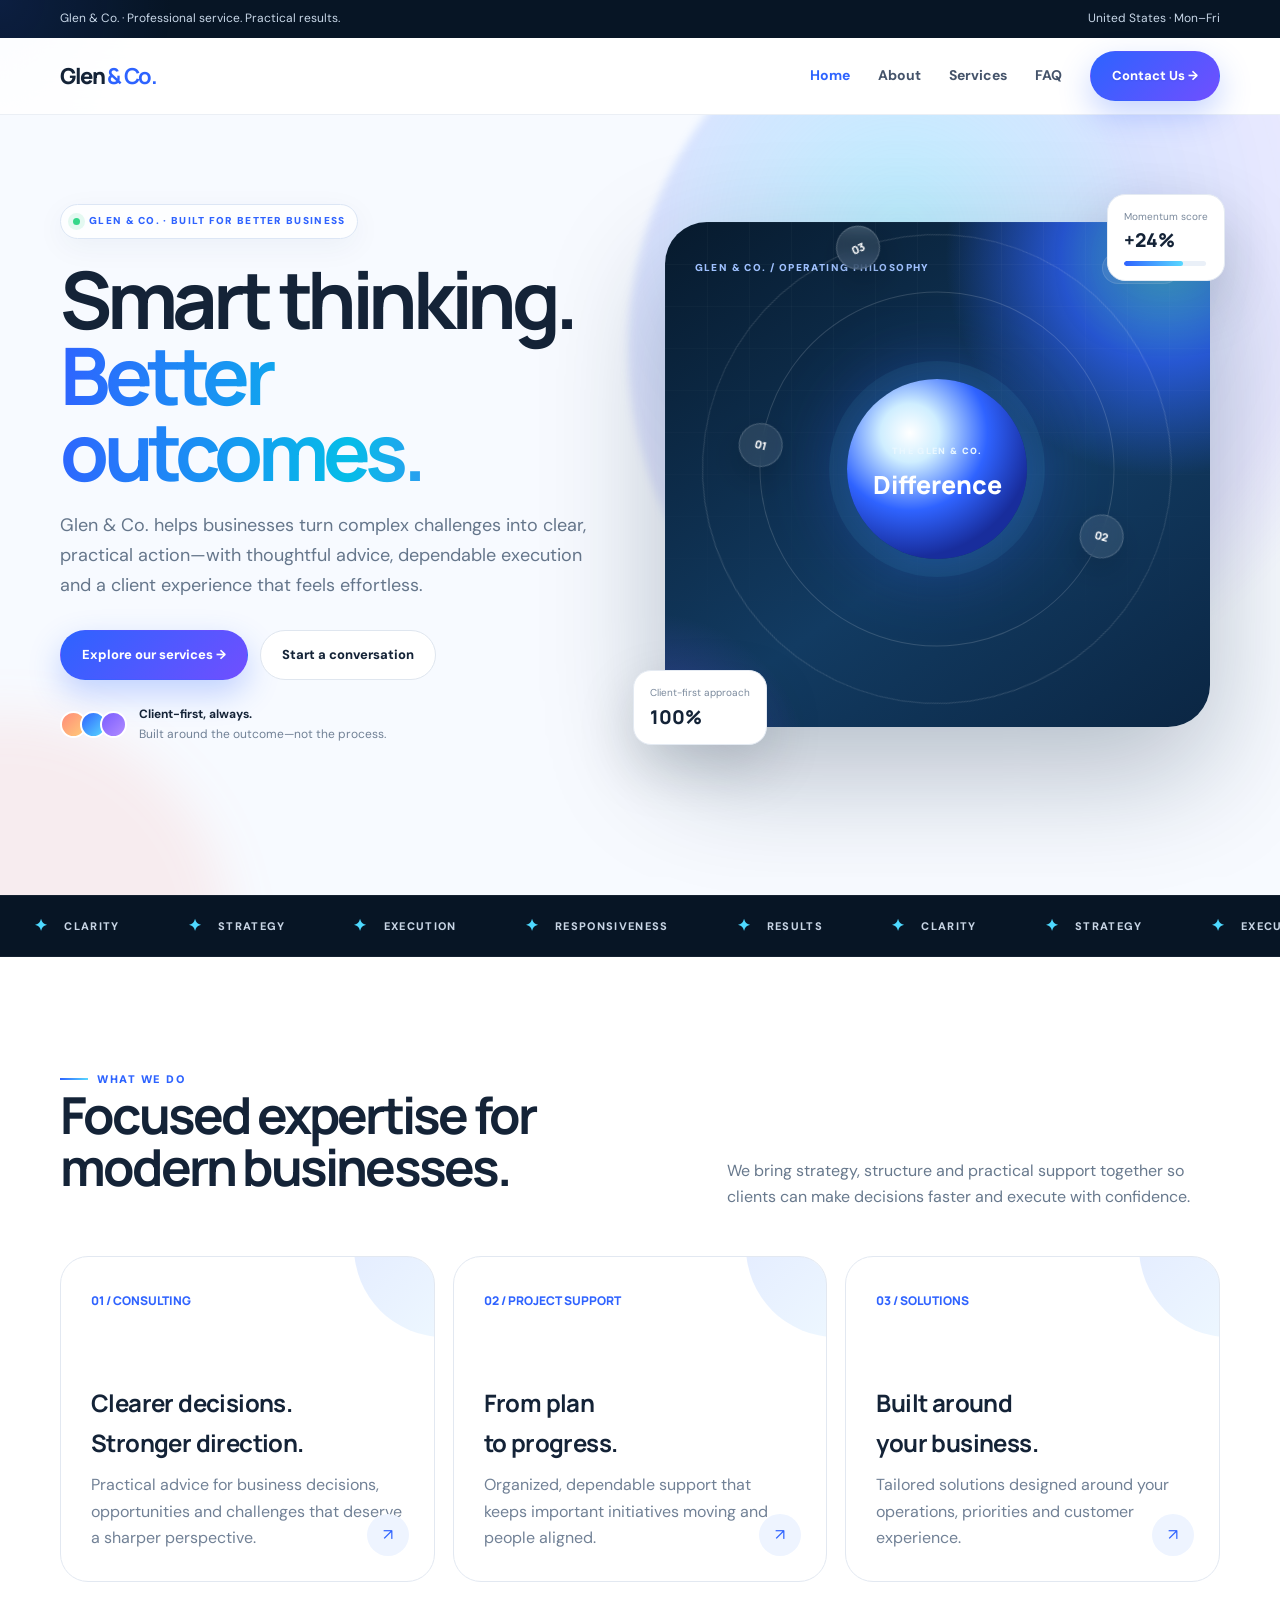
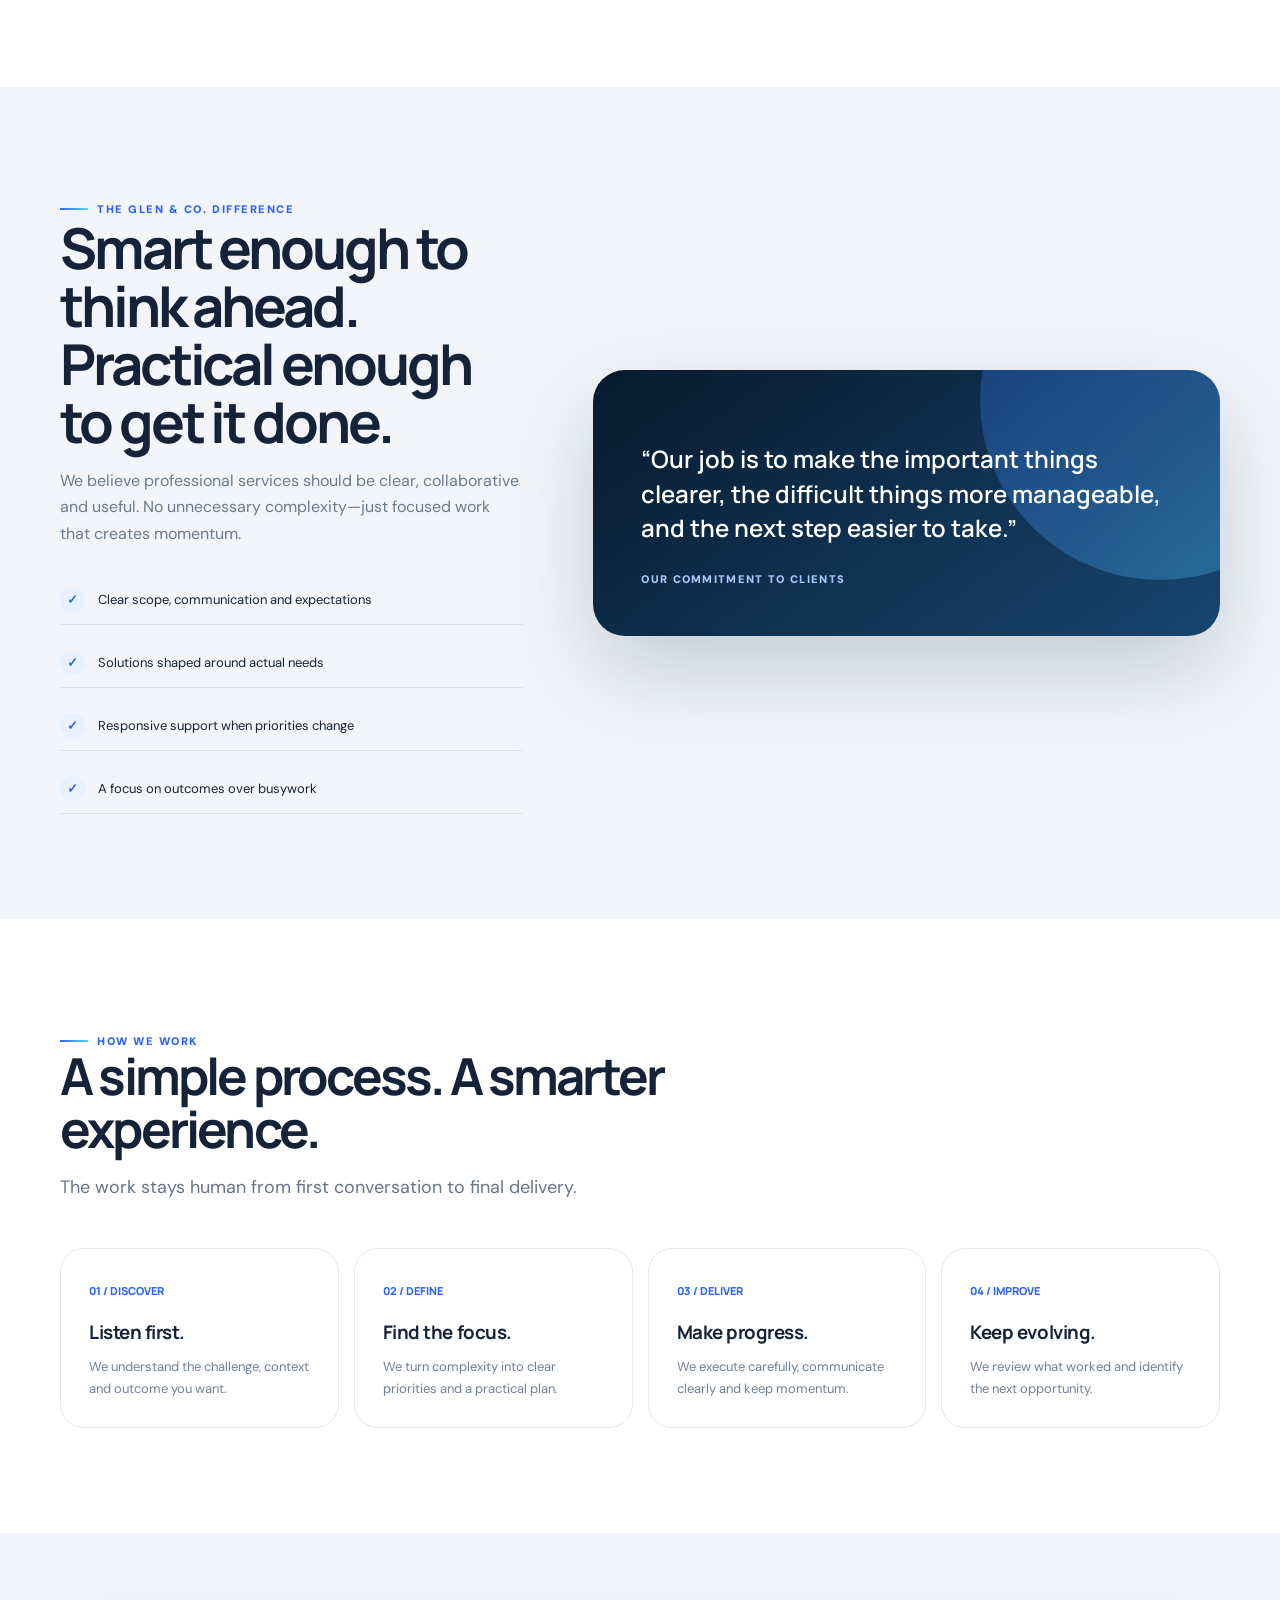
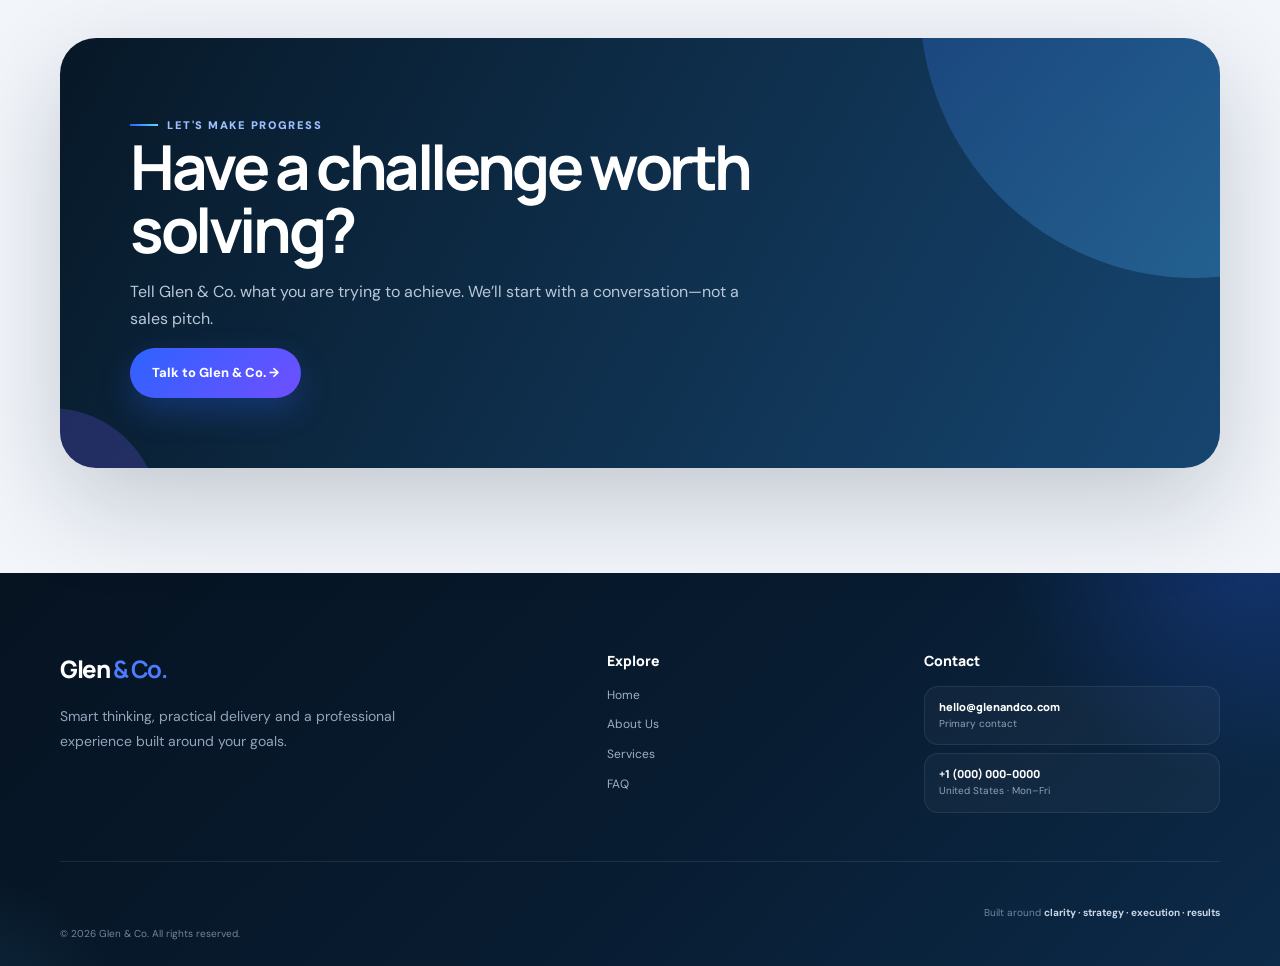
==== commit fc1e1c2d: "Add files via upload" ====
--- a/index.html
+++ b/index.html
@@ -63,4 +63,4 @@
 <div class="container"><div class="cta-box-v2 reveal"><span class="eyebrow" style="color:#9fc0ff">Let's make progress</span><h2>Have a challenge worth solving?</h2><p>Tell Glen & Co. what you are trying to achieve. We’ll start with a conversation—not a sales pitch.</p><a class="btn btn-primary" href="contact.html">Talk to Glen & Co. →</a></div></div>
 </section>
 </main>
-<footer class="footer"><div class="container"><div class="footer-grid"><div><a class="logo" href="index.html" style="color:#fff">Glen <b>& Co.</b></a><p>Smart thinking, practical delivery and a professional experience built around your goals.</p></div><div><h4>Explore</h4><a href="about.html">About Us</a><a href="services.html">Services</a><a href="faq.html">FAQ</a><a href="contact.html">Contact Us</a></div><div><h4>Contact</h4><a href="mailto:hello@glenandco.com">hello@glenandco.com</a><a href="tel:+10000000000">+1 (000) 000-0000</a><span>United States</span></div></div><div class="copyright">© <span data-year></span> Glen & Co. All rights reserved.</div></div></footer><button class="top-btn" aria-label="Back to top">↑</button><div class="toast">Thanks! Your message is ready to send.</div><script src="assets/script.js"></script></body></html>+<footer class="footer"><div class="container"><div class="footer-grid"><div><a class="logo" href="index.html">Glen <b>& Co.</b></a><p>Smart thinking, practical delivery and a professional experience built around your goals.</p></div><div><h4>Explore</h4><a href="index.html">Home</a><a href="about.html">About Us</a><a href="services.html">Services</a><a href="faq.html">FAQ</a></div><div><h4>Contact</h4><div class="footer-contact-card"><div><strong>hello@glenandco.com</strong><small>Primary contact</small></div></div><div class="footer-contact-card"><div><strong>+1 (000) 000–0000</strong><small>United States · Mon–Fri</small></div></div></div></div><div class="footer-bottom"><div class="copyright">© <span data-year></span> Glen & Co. All rights reserved.</div><div class="footer-signature">Built around <b>clarity · strategy · execution · results</b></div></div></div></footer><button class="top-btn" aria-label="Back to top">↑</button><div class="toast">Thanks! Your message is ready to send.</div><script src="assets/script.js"></script></body></html>
--- a/assets/style.css
+++ b/assets/style.css
@@ -68,3 +68,200 @@
 @keyframes homeOrb{50%{transform:translate(-35px,28px) scale(1.04)}}@keyframes nodePulse{50%{box-shadow:0 0 0 28px rgba(85,220,255,.05),0 0 105px rgba(47,99,255,.55);transform:translate(-50%,-50%) scale(1.03)}}@keyframes orbitSpin{to{transform:translate(-50%,-50%) rotate(375deg)}}@keyframes marquee{to{transform:translateX(-50%)}}
 @media(max-width:850px){.home-v2 .hero-v2{min-height:auto;padding:65px 0 70px}.home-v2 .hero-grid-v2,.home-v2 .service-intro,.home-v2 .difference-grid{grid-template-columns:1fr;gap:35px}.home-v2 .hero-stage{height:500px}.home-v2 .hero-copy-v2 h1{font-size:56px}.home-v2 .service-grid-v2,.home-v2 .process-grid-v2{grid-template-columns:1fr 1fr}.home-v2 .services-v2,.home-v2 .difference-v2,.home-v2 .process-v2,.home-v2 .cta-v2{padding:75px 0}}
 @media(max-width:520px){.home-v2 .hero-copy-v2 h1{font-size:48px}.home-v2 .hero-stage{height:455px}.home-v2 .orbital{inset:25px 0 25px 0}.home-v2 .center-node{width:145px;height:145px}.home-v2 .orbit{width:280px;height:280px}.home-v2 .orbit.two{width:370px;height:370px}.home-v2 .stage-card.top{right:-2px}.home-v2 .stage-card.bottom{left:-2px}.home-v2 .service-grid-v2,.home-v2 .process-grid-v2{grid-template-columns:1fr}.home-v2 .cta-box-v2{padding:40px 25px}.home-v2 .quote-v2{padding:35px 25px}}
+
+
+/* ================= ABOUT PAGE V2 — BRAND STORY ================= */
+.about-v2{--ab:#2f63ff;--ac:#55dcff;--av:#7a5cff}
+.about-v2 .about-hero{position:relative;overflow:hidden;padding:92px 0 105px;background:radial-gradient(circle at 82% 22%,rgba(85,220,255,.22),transparent 23%),radial-gradient(circle at 72% 72%,rgba(122,92,255,.13),transparent 27%),linear-gradient(135deg,#f7faff,#fff 54%,#eef5ff)}
+.about-v2 .about-hero:before{content:"";position:absolute;width:620px;height:620px;right:-220px;top:-210px;border-radius:50%;background:conic-gradient(from 20deg,rgba(47,99,255,.14),rgba(85,220,255,.08),rgba(122,92,255,.14),rgba(47,99,255,.14));animation:aboutSpin 18s linear infinite}
+.about-v2 .hero-story{display:grid;grid-template-columns:1.05fr .95fr;gap:65px;align-items:center;position:relative;z-index:2}
+.about-v2 .hero-story h1{font-size:clamp(50px,6.4vw,82px);max-width:850px;margin:20px 0}.about-v2 .hero-story h1 span{display:block;background:linear-gradient(90deg,#2f63ff,#08bde9,#765cff);-webkit-background-clip:text;background-clip:text;color:transparent}.about-v2 .hero-story .lead{max-width:650px}
+.about-v2 .story-board{height:465px;position:relative;perspective:1200px}.about-v2 .story-core{position:absolute;inset:35px 25px 35px 10px;border-radius:34px;background:linear-gradient(145deg,#071a2d,#143e66);box-shadow:0 40px 100px rgba(7,21,37,.22);overflow:hidden;transition:transform .15s ease}.about-v2 .story-core:before{content:"";position:absolute;width:330px;height:330px;right:-130px;top:-130px;border-radius:50%;background:linear-gradient(135deg,#2f63ff,#55dcff);opacity:.65}.about-v2 .story-core:after{content:"";position:absolute;width:260px;height:260px;left:-130px;bottom:-160px;border-radius:50%;background:#765cff;opacity:.22}
+.about-v2 .story-grid{position:absolute;inset:0;background-image:linear-gradient(rgba(255,255,255,.055) 1px,transparent 1px),linear-gradient(90deg,rgba(255,255,255,.055) 1px,transparent 1px);background-size:42px 42px;mask-image:linear-gradient(to bottom,black,transparent)}
+.about-v2 .story-core-content{position:absolute;inset:0;padding:30px;color:#fff;z-index:2}.about-v2 .story-label{font-size:10px;letter-spacing:.14em;text-transform:uppercase;color:#9fc1ff;font-weight:900}.about-v2 .story-core h2{color:#fff;font-size:36px;margin-top:25px;max-width:360px}.about-v2 .story-ring{position:absolute;left:50%;top:57%;transform:translate(-50%,-50%);width:190px;height:190px;border-radius:50%;border:1px solid rgba(255,255,255,.2);display:grid;place-items:center}.about-v2 .story-ring:before{content:"";width:116px;height:116px;border-radius:50%;background:radial-gradient(circle at 35% 25%,#fff,#b9eaff 17%,#2f63ff 50%,#172b91 75%);box-shadow:0 0 70px rgba(47,99,255,.6)}.about-v2 .story-ring span{position:absolute;font:800 12px Manrope;text-transform:uppercase;letter-spacing:.12em}.about-v2 .story-tag{position:absolute;z-index:5;background:#fff;color:#132337;border:1px solid #e0e7f0;border-radius:16px;padding:13px 16px;box-shadow:0 18px 50px rgba(7,21,37,.16);font-size:11px}.about-v2 .story-tag strong{display:block;font:800 18px Manrope}.about-v2 .story-tag.one{right:0;top:0}.about-v2 .story-tag.two{left:0;bottom:0}
+.about-v2 .principle-strip{background:#071525;color:#fff}.about-v2 .principle-track{display:flex;justify-content:space-between;gap:25px;flex-wrap:wrap;padding:17px 0}.about-v2 .principle-track span{font-size:11px;text-transform:uppercase;letter-spacing:.12em;font-weight:800;color:#c6d4e5}.about-v2 .principle-track b{color:#4ed9ff;margin-right:8px}
+.about-v2 .story-section{padding:105px 0}.about-v2 .story-layout{display:grid;grid-template-columns:.75fr 1.25fr;gap:80px}.about-v2 .sticky-title{position:sticky;top:120px;align-self:start}.about-v2 .sticky-title h2{font-size:clamp(38px,4.4vw,58px)}.about-v2 .story-copy{display:grid;gap:18px}.about-v2 .story-block{padding:28px 0;border-bottom:1px solid #e2e8f0;display:grid;grid-template-columns:90px 1fr;gap:25px}.about-v2 .story-block:first-child{padding-top:0}.about-v2 .story-block .num{font:800 12px Manrope;color:#2f63ff}.about-v2 .story-block h3{margin:0 0 8px;font-size:23px}.about-v2 .story-block p{margin:0;color:#6c7d91}
+.about-v2 .values-section{padding:105px 0;background:#f2f6fb}.about-v2 .values-head{display:flex;justify-content:space-between;gap:30px;align-items:end;margin-bottom:42px}.about-v2 .values-head p{max-width:480px;color:#6c7d91}.about-v2 .values-grid{display:grid;grid-template-columns:repeat(3,1fr);gap:18px}.about-v2 .value-card{min-height:320px;padding:30px;border-radius:28px;background:#fff;border:1px solid #e1e8f1;position:relative;overflow:hidden;transition:.3s}.about-v2 .value-card:hover{transform:translateY(-9px);box-shadow:0 30px 80px rgba(7,21,37,.11);border-color:#d3deee}.about-v2 .value-card:after{content:"";position:absolute;width:190px;height:190px;border-radius:50%;right:-105px;top:-105px;background:linear-gradient(135deg,rgba(47,99,255,.17),rgba(85,220,255,.09));transition:.3s}.about-v2 .value-card:hover:after{transform:scale(1.35)}.about-v2 .value-number{font:800 11px Manrope;color:#2f63ff;position:relative;z-index:2}.about-v2 .value-symbol{width:58px;height:58px;border-radius:18px;background:linear-gradient(135deg,#eaf1ff,#e9faff);display:grid;place-items:center;color:#2f63ff;font:800 21px Manrope;margin:55px 0 22px;position:relative;z-index:2}.about-v2 .value-card h3,.about-v2 .value-card p{position:relative;z-index:2}.about-v2 .value-card h3{font-size:24px}.about-v2 .value-card p{color:#718196}
+.about-v2 .standards{padding:105px 0}.about-v2 .standards-grid{display:grid;grid-template-columns:1fr 1fr;gap:60px;align-items:center}.about-v2 .standards-copy h2{font-size:clamp(38px,4.4vw,57px)}.about-v2 .standards-copy p{color:#6c7d91;max-width:600px}.about-v2 .standard-list{display:grid;gap:12px;margin-top:28px}.about-v2 .standard-item{display:flex;align-items:center;gap:15px;padding:15px 0;border-bottom:1px solid #e2e8f0;font-size:13px}.about-v2 .standard-item i{width:29px;height:29px;border-radius:50%;display:grid;place-items:center;background:#eaf1ff;color:#2f63ff;font-style:normal;font-weight:900}.about-v2 .standards-panel{padding:38px;border-radius:32px;background:linear-gradient(145deg,#071a2d,#173f67);color:#fff;box-shadow:0 35px 90px rgba(7,21,37,.2);position:relative;overflow:hidden}.about-v2 .standards-panel:before{content:"";position:absolute;width:300px;height:300px;border-radius:50%;right:-130px;top:-140px;background:linear-gradient(135deg,#2f63ff,#55dcff);opacity:.28}.about-v2 .standards-panel>*{position:relative;z-index:2}.about-v2 .standards-panel .eyebrow{color:#9fc0ff}.about-v2 .standards-panel h3{font-size:29px;color:#fff;margin:20px 0 12px}.about-v2 .mini-metrics{display:grid;grid-template-columns:1fr 1fr;gap:12px;margin-top:32px}.about-v2 .mini-metric{padding:17px;border-radius:17px;background:rgba(255,255,255,.08);border:1px solid rgba(255,255,255,.11)}.about-v2 .mini-metric strong{font:800 26px Manrope;display:block}.about-v2 .mini-metric small{color:#b8c7d8}
+.about-v2 .about-cta{padding:105px 0;background:#f2f6fb}.about-v2 .cta-panel{border-radius:36px;padding:68px;background:linear-gradient(120deg,#071827,#174570);color:#fff;position:relative;overflow:hidden;box-shadow:0 35px 100px rgba(7,21,37,.18)}.about-v2 .cta-panel:before{content:"";position:absolute;width:500px;height:500px;border-radius:50%;right:-230px;top:-300px;background:linear-gradient(135deg,#2f63ff,#55dcff);opacity:.25}.about-v2 .cta-panel>*{position:relative;z-index:2}.about-v2 .cta-panel h2{color:#fff;font-size:clamp(38px,5vw,60px);max-width:720px}.about-v2 .cta-panel p{color:#b9c8d9;max-width:650px}
+@keyframes aboutSpin{to{transform:rotate(360deg)}}
+@media(max-width:850px){.about-v2 .about-hero{padding:65px 0 75px}.about-v2 .hero-story,.about-v2 .story-layout,.about-v2 .standards-grid{grid-template-columns:1fr;gap:40px}.about-v2 .story-board{height:470px}.about-v2 .values-head{display:block}.about-v2 .values-head p{margin-top:14px}.about-v2 .values-grid{grid-template-columns:1fr 1fr}.about-v2 .story-layout .sticky-title{position:static}.about-v2 .story-block{grid-template-columns:70px 1fr}.about-v2 .story-section,.about-v2 .values-section,.about-v2 .standards,.about-v2 .about-cta{padding:75px 0}}
+@media(max-width:520px){.about-v2 .hero-story h1{font-size:48px}.about-v2 .story-board{height:440px}.about-v2 .story-core{inset:25px 0}.about-v2 .story-tag.one{right:-4px}.about-v2 .story-tag.two{left:-4px}.about-v2 .values-grid{grid-template-columns:1fr}.about-v2 .cta-panel{padding:40px 25px}.about-v2 .mini-metrics{grid-template-columns:1fr}}
+
+
+/* ================= SERVICES PAGE V2 — INTERACTIVE SERVICE STUDIO ================= */
+.services-v2{--svb:#2f63ff;--svc:#55dcff;--svv:#7a5cff}
+.services-v2 .services-hero{padding:92px 0 100px;background:radial-gradient(circle at 80% 18%,rgba(85,220,255,.22),transparent 23%),radial-gradient(circle at 68% 70%,rgba(122,92,255,.12),transparent 28%),linear-gradient(135deg,#f6faff,#fff 56%,#eef5ff);position:relative;overflow:hidden}
+.services-v2 .services-hero:before{content:"";position:absolute;width:560px;height:560px;right:-200px;top:-190px;border-radius:50%;background:conic-gradient(from 10deg,rgba(47,99,255,.13),rgba(85,220,255,.09),rgba(122,92,255,.13),rgba(47,99,255,.13));animation:servicesSpin 20s linear infinite}
+.services-v2 .hero-layout{display:grid;grid-template-columns:1fr .78fr;gap:65px;align-items:center;position:relative;z-index:2}.services-v2 .hero-layout h1{font-size:clamp(52px,6.2vw,80px);margin:20px 0}.services-v2 .hero-layout h1 span{display:block;background:linear-gradient(90deg,#2f63ff,#08bde9,#765cff);-webkit-background-clip:text;background-clip:text;color:transparent}.services-v2 .hero-layout .lead{max-width:650px}
+.services-v2 .hero-orb{height:390px;position:relative}.services-v2 .hero-disc{position:absolute;width:300px;height:300px;left:50%;top:50%;transform:translate(-50%,-50%);border-radius:50%;background:radial-gradient(circle at 32% 25%,#fff,#bceeff 16%,#2f63ff 47%,#182d9c 75%);box-shadow:0 0 0 24px rgba(85,220,255,.06),0 0 90px rgba(47,99,255,.4);display:grid;place-items:center;text-align:center;animation:servicesPulse 5s ease-in-out infinite}.services-v2 .hero-disc strong{font:800 28px Manrope;color:#fff;display:block}.services-v2 .hero-disc small{font-size:10px;letter-spacing:.13em;text-transform:uppercase;color:#e5f7ff}.services-v2 .hero-ring{position:absolute;left:50%;top:50%;width:370px;height:370px;border:1px solid rgba(47,99,255,.2);border-radius:50%;transform:translate(-50%,-50%) rotate(20deg);animation:servicesOrbit 16s linear infinite}.services-v2 .hero-ring.two{width:450px;height:450px;transform:translate(-50%,-50%) rotate(-30deg);animation-duration:24s}.services-v2 .hero-dot{position:absolute;width:13px;height:13px;border-radius:50%;background:#55dcff;box-shadow:0 0 0 7px rgba(85,220,255,.13)}.services-v2 .hero-ring .hero-dot:first-child{left:-6px;top:50%}.services-v2 .hero-ring .hero-dot:last-child{right:-6px;top:50%}.services-v2 .hero-ring.two .hero-dot:first-child{left:50%;top:-6px}.services-v2 .hero-ring.two .hero-dot:last-child{left:50%;bottom:-6px}
+.services-v2 .service-studio{padding:105px 0}.services-v2 .studio-head{display:flex;justify-content:space-between;align-items:end;gap:35px;margin-bottom:38px}.services-v2 .studio-head p{max-width:510px;color:#6b7c90;margin:0}.services-v2 .studio{display:grid;grid-template-columns:.72fr 1.28fr;gap:18px}.services-v2 .service-menu{border:1px solid #e1e8f1;border-radius:28px;padding:10px;background:#f7f9fc;height:max-content}.services-v2 .service-tab{width:100%;border:0;background:transparent;text-align:left;padding:20px 18px;border-radius:19px;display:grid;grid-template-columns:45px 1fr auto;gap:14px;align-items:center;cursor:pointer;color:#24344a;transition:.2s}.services-v2 .service-tab:hover{background:#fff}.services-v2 .service-tab.active{background:#fff;box-shadow:0 13px 35px rgba(7,21,37,.08);color:#2f63ff}.services-v2 .tab-num{font:800 11px Manrope;color:#2f63ff}.services-v2 .tab-name{font:800 14px Manrope}.services-v2 .tab-arrow{font-size:18px;opacity:.45}.services-v2 .service-tab.active .tab-arrow{opacity:1;transform:translateX(3px)}
+.services-v2 .service-detail{min-height:555px;border-radius:32px;background:linear-gradient(145deg,#071a2d,#17466f);color:#fff;padding:42px;position:relative;overflow:hidden;box-shadow:0 35px 90px rgba(7,21,37,.18)}.services-v2 .service-detail:before{content:"";position:absolute;width:420px;height:420px;right:-190px;top:-210px;border-radius:50%;background:linear-gradient(135deg,#2f63ff,#55dcff);opacity:.25}.services-v2 .service-detail:after{content:"";position:absolute;width:240px;height:240px;left:-130px;bottom:-170px;border-radius:50%;background:#765cff;opacity:.22}.services-v2 .detail-inner{position:relative;z-index:2}.services-v2 .detail-top{display:flex;justify-content:space-between;align-items:center}.services-v2 .detail-number{font:800 12px Manrope;color:#9fc1ff;letter-spacing:.1em}.services-v2 .detail-badge{font-size:10px;padding:7px 10px;border:1px solid rgba(255,255,255,.13);border-radius:999px;background:rgba(255,255,255,.07)}.services-v2 .detail-badge i{display:inline-block;width:6px;height:6px;border-radius:50%;background:#3be18e;margin-right:6px}.services-v2 .service-detail h2{font-size:42px;color:#fff;max-width:650px;margin:25px 0 12px}.services-v2 .service-detail .detail-lead{color:#b9c8d9;max-width:650px;font-size:16px}.services-v2 .detail-columns{display:grid;grid-template-columns:1fr 1fr;gap:28px;margin-top:40px}.services-v2 .detail-box{padding:20px;border-radius:19px;background:rgba(255,255,255,.075);border:1px solid rgba(255,255,255,.10)}.services-v2 .detail-box h4{font-size:12px;text-transform:uppercase;letter-spacing:.11em;color:#a9c6ff;margin:0 0 11px}.services-v2 .detail-box p{font-size:13px;color:#d1dbe7;margin:0}.services-v2 .outcome-list{display:grid;gap:9px;margin:0;padding:0;list-style:none}.services-v2 .outcome-list li{font-size:13px;color:#d1dbe7}.services-v2 .outcome-list li:before{content:"✓";color:#55dcff;font-weight:900;margin-right:8px}
+.services-v2 .engagement{padding:105px 0;background:#f2f6fb}.services-v2 .engagement-grid{display:grid;grid-template-columns:1fr 1fr;gap:18px}.services-v2 .engagement-card{padding:35px;border-radius:28px;background:#fff;border:1px solid #e1e8f1;min-height:260px;transition:.25s}.services-v2 .engagement-card:hover{transform:translateY(-8px);box-shadow:0 28px 70px rgba(7,21,37,.10)}.services-v2 .engagement-card .big{font:800 42px Manrope;color:#dce8ff}.services-v2 .engagement-card h3{font-size:24px}.services-v2 .engagement-card p{color:#718196;max-width:470px}.services-v2 .services-cta{padding:105px 0}.services-v2 .cta-box-sv{border-radius:36px;padding:68px;background:linear-gradient(120deg,#071827,#174570);color:#fff;position:relative;overflow:hidden;box-shadow:0 35px 100px rgba(7,21,37,.18)}.services-v2 .cta-box-sv:before{content:"";position:absolute;width:520px;height:520px;border-radius:50%;right:-250px;top:-300px;background:linear-gradient(135deg,#2f63ff,#55dcff);opacity:.24}.services-v2 .cta-box-sv>*{position:relative;z-index:2}.services-v2 .cta-box-sv h2{color:#fff;font-size:clamp(38px,5vw,60px);max-width:720px}.services-v2 .cta-box-sv p{color:#b9c8d9;max-width:650px}
+@keyframes servicesSpin{to{transform:rotate(360deg)}}@keyframes servicesOrbit{to{transform:translate(-50%,-50%) rotate(380deg)}}@keyframes servicesPulse{50%{transform:translate(-50%,-50%) scale(1.035);box-shadow:0 0 0 30px rgba(85,220,255,.04),0 0 115px rgba(47,99,255,.52)}}
+@media(max-width:850px){.services-v2 .services-hero{padding:65px 0 75px}.services-v2 .hero-layout,.services-v2 .studio,.services-v2 .engagement-grid{grid-template-columns:1fr;gap:35px}.services-v2 .hero-orb{height:400px}.services-v2 .studio-head{display:block}.services-v2 .studio-head p{margin-top:14px}.services-v2 .service-detail{min-height:auto}.services-v2 .services-cta,.services-v2 .service-studio,.services-v2 .engagement{padding:75px 0}}
+@media(max-width:520px){.services-v2 .hero-layout h1{font-size:48px}.services-v2 .hero-orb{height:360px}.services-v2 .hero-disc{width:220px;height:220px}.services-v2 .hero-ring{width:280px;height:280px}.services-v2 .hero-ring.two{width:350px;height:350px}.services-v2 .service-detail{padding:30px 24px}.services-v2 .detail-columns{grid-template-columns:1fr}.services-v2 .cta-box-sv{padding:40px 25px}}
+
+/* ================= SERVICES SERVICE STUDIO V3 — MOTION + VISUAL IDENTITY ================= */
+.services-v2 .service-detail{transition:box-shadow .35s ease,transform .35s ease;background:linear-gradient(145deg,#071a2d,#17466f)}
+.services-v2 .service-detail.is-switching{transform:translateY(4px);box-shadow:0 18px 55px rgba(7,21,37,.13)}
+.services-v2 .detail-inner{animation:detailEnter .45s cubic-bezier(.2,.8,.2,1)}
+.services-v2 .detail-inner.detail-exit{animation:detailExit .18s ease forwards}
+@keyframes detailEnter{from{opacity:0;transform:translateY(12px) scale(.985)}to{opacity:1;transform:none}}
+@keyframes detailExit{to{opacity:0;transform:translateY(-7px) scale(.99)}}
+
+.services-v2 .service-visual{position:absolute;right:28px;bottom:26px;width:210px;height:160px;z-index:1;opacity:.95;pointer-events:none}
+.services-v2 .service-visual .sv-line{position:absolute;background:rgba(150,218,255,.42);height:1px;transform-origin:left center}
+.services-v2 .service-visual .sv-dot{position:absolute;width:9px;height:9px;border-radius:50%;background:#55dcff;box-shadow:0 0 0 6px rgba(85,220,255,.08),0 0 22px rgba(85,220,255,.7)}
+.services-v2 .service-visual .sv-node{position:absolute;width:36px;height:36px;border-radius:12px;border:1px solid rgba(170,220,255,.28);background:rgba(255,255,255,.06);display:grid;place-items:center;color:#9fdcff;font:800 9px Manrope;box-shadow:0 12px 30px rgba(0,0,0,.12)}
+.services-v2 .service-visual .sv-orbit{position:absolute;left:50%;top:50%;width:120px;height:120px;border:1px solid rgba(120,190,255,.25);border-radius:50%;transform:translate(-50%,-50%);animation:visualOrbit 10s linear infinite}
+.services-v2 .service-visual .sv-orbit:after{content:"";position:absolute;width:7px;height:7px;border-radius:50%;background:#55dcff;left:-4px;top:50%;box-shadow:0 0 20px #55dcff}
+.services-v2 .service-visual.consulting .sv-node:nth-child(1){left:15px;top:22px}.services-v2 .service-visual.consulting .sv-node:nth-child(2){right:12px;top:45px}.services-v2 .service-visual.consulting .sv-node:nth-child(3){left:78px;bottom:10px}
+.services-v2 .service-visual.consulting .sv-line:nth-child(4){left:48px;top:40px;width:110px;transform:rotate(9deg)}.services-v2 .service-visual.consulting .sv-line:nth-child(5){left:96px;top:57px;width:72px;transform:rotate(53deg)}
+.services-v2 .service-visual.timeline .sv-line{left:24px;top:79px;width:165px}.services-v2 .service-visual.timeline .sv-dot:nth-child(2){left:20px;top:75px}.services-v2 .service-visual.timeline .sv-dot:nth-child(3){left:77px;top:75px}.services-v2 .service-visual.timeline .sv-dot:nth-child(4){left:134px;top:75px}.services-v2 .service-visual.timeline .sv-dot:nth-child(5){left:184px;top:75px}
+.services-v2 .service-visual.workflow .sv-node:nth-child(1){left:8px;top:58px}.services-v2 .service-visual.workflow .sv-node:nth-child(2){left:88px;top:18px}.services-v2 .service-visual.workflow .sv-node:nth-child(3){right:5px;top:58px}.services-v2 .service-visual.workflow .sv-line:nth-child(4){left:42px;top:65px;width:70px;transform:rotate(-28deg)}.services-v2 .service-visual.workflow .sv-line:nth-child(5){left:123px;top:48px;width:65px;transform:rotate(28deg)}
+.services-v2 .service-visual.grid-visual{background-image:linear-gradient(rgba(150,220,255,.12) 1px,transparent 1px),linear-gradient(90deg,rgba(150,220,255,.12) 1px,transparent 1px);background-size:28px 28px;border:1px solid rgba(150,220,255,.12);border-radius:18px;mask-image:linear-gradient(to right,transparent,black 15%,black 85%,transparent)}
+.services-v2 .service-visual.radar{border-radius:50%;border:1px solid rgba(150,220,255,.2);width:165px;height:165px;right:42px;bottom:28px;background:radial-gradient(circle,rgba(85,220,255,.10),transparent 63%),conic-gradient(from 210deg,transparent 0 48%,rgba(85,220,255,.18) 49%,transparent 50% 100%)}.services-v2 .service-visual.radar:before,.services-v2 .service-visual.radar:after{content:"";position:absolute;border:1px solid rgba(150,220,255,.16);border-radius:50%;inset:27px}.services-v2 .service-visual.radar:after{inset:55px}.services-v2 .service-visual.radar .sv-dot{left:103px;top:48px}
+.services-v2 .service-visual.compass .sv-orbit{width:145px;height:145px}.services-v2 .service-visual.compass .sv-node{left:87px;top:62px;width:38px;height:38px;border-radius:50%;font-size:12px}.services-v2 .service-visual.compass .sv-line:nth-child(3){left:105px;top:80px;width:60px;transform:rotate(-35deg)}
+.services-v2 .service-tab{position:relative;overflow:hidden}.services-v2 .service-tab:after{content:"";position:absolute;left:0;top:0;bottom:0;width:3px;background:linear-gradient(#2f63ff,#55dcff);transform:scaleY(0);transform-origin:center;transition:transform .25s ease}.services-v2 .service-tab.active:after{transform:scaleY(1)}.services-v2 .service-tab.active .tab-num{transform:translateX(3px);text-shadow:0 0 18px rgba(47,99,255,.35)}.services-v2 .service-tab .tab-num,.services-v2 .service-tab .tab-arrow{transition:.25s}.services-v2 .service-tab:hover{transform:translateX(3px)}
+.services-v2 .detail-number{transition:opacity .2s}.services-v2 .detail-badge{transition:.25s}.services-v2 .service-detail:hover .detail-badge{border-color:rgba(85,220,255,.32);box-shadow:0 0 24px rgba(85,220,255,.08)}
+.services-v2 .mobile-service-nav{display:none}
+@keyframes visualOrbit{to{transform:translate(-50%,-50%) rotate(360deg)}}
+@media(max-width:700px){
+ .services-v2 .service-menu{display:none}
+ .services-v2 .mobile-service-nav{display:flex;gap:8px;overflow-x:auto;scroll-snap-type:x mandatory;padding:4px 2px 14px;margin-bottom:8px;-webkit-overflow-scrolling:touch;scrollbar-width:none}
+ .services-v2 .mobile-service-nav::-webkit-scrollbar{display:none}
+ .services-v2 .mobile-service-chip{flex:0 0 auto;scroll-snap-align:start;border:1px solid #dce5f0;background:#fff;color:#314157;border-radius:999px;padding:11px 14px;font:800 11px Manrope;cursor:pointer;white-space:nowrap;transition:.2s}
+ .services-v2 .mobile-service-chip.active{background:#edf3ff;color:#2f63ff;border-color:#cbdcff;box-shadow:0 8px 22px rgba(47,99,255,.12)}
+ .services-v2 .service-detail{padding-bottom:225px}
+ .services-v2 .service-visual{right:50%;transform:translateX(50%);bottom:18px;opacity:.82}
+}
+@media(max-width:420px){.services-v2 .service-visual{transform:translateX(50%) scale(.86);transform-origin:center bottom}.services-v2 .service-detail{padding-bottom:205px}}
+
+
+/* SERVICES V3.1 — critical live-page fixes */
+.services-v2 .mobile-service-nav{display:none !important}
+.services-v2 .service-detail{position:relative;overflow:hidden}
+.services-v2 .service-detail .service-visual{position:absolute;right:28px;bottom:26px;width:210px;height:160px;z-index:1;opacity:.92;pointer-events:none}
+.services-v2 .service-detail .service-visual .sv-node{position:absolute;width:36px;height:36px;border-radius:12px;border:1px solid rgba(170,220,255,.28);background:rgba(255,255,255,.06);display:grid;place-items:center;color:#9fdcff;font:800 9px Manrope;box-shadow:0 12px 30px rgba(0,0,0,.12)}
+.services-v2 .service-detail .service-visual .sv-line{position:absolute;background:rgba(150,218,255,.42);height:1px;transform-origin:left center}
+.services-v2 .service-detail .service-visual .sv-dot{position:absolute;width:9px;height:9px;border-radius:50%;background:#55dcff;box-shadow:0 0 0 6px rgba(85,220,255,.08),0 0 22px rgba(85,220,255,.7)}
+.services-v2 .service-detail .service-visual.consulting .sv-node:nth-child(1){left:15px;top:22px}
+.services-v2 .service-detail .service-visual.consulting .sv-node:nth-child(2){right:12px;top:45px}
+.services-v2 .service-detail .service-visual.consulting .sv-node:nth-child(3){left:78px;bottom:10px}
+.services-v2 .service-detail .service-visual.consulting .sv-line:nth-child(4){left:48px;top:40px;width:110px;transform:rotate(9deg)}
+.services-v2 .service-detail .service-visual.consulting .sv-line:nth-child(5){left:96px;top:57px;width:72px;transform:rotate(53deg)}
+@media(max-width:700px){
+ .services-v2 .mobile-service-nav{display:flex !important;gap:8px;overflow-x:auto;scroll-snap-type:x mandatory;padding:4px 2px 14px;margin-bottom:8px;-webkit-overflow-scrolling:touch;scrollbar-width:none}
+ .services-v2 .mobile-service-nav::-webkit-scrollbar{display:none}
+ .services-v2 .service-menu{display:none}
+ .services-v2 .service-detail .service-visual{right:50%;bottom:18px;transform:translateX(50%);opacity:.82}
+}
+
+
+/* SERVICES V3.2 — REPOSITION SERVICE VISUAL */
+.services-v2 .service-visual{
+  right:36px;
+  top:34px;
+  bottom:auto;
+  width:215px;
+  height:165px;
+  opacity:.88;
+  transform:scale(.96);
+  transform-origin:top right;
+}
+.services-v2 .service-detail .detail-inner{
+  padding-right:185px;
+}
+.services-v2 .service-detail .detail-top,
+.services-v2 .service-detail h2,
+.services-v2 .service-detail .detail-lead{
+  position:relative;
+  z-index:3;
+}
+.services-v2 .service-detail .detail-columns,
+.services-v2 .service-detail .actions{
+  position:relative;
+  z-index:3;
+}
+.services-v2 .service-visual .sv-node{
+  background:rgba(255,255,255,.075);
+  border-color:rgba(170,220,255,.32);
+  box-shadow:0 0 22px rgba(85,220,255,.10);
+}
+.services-v2 .service-visual .sv-dot{
+  box-shadow:0 0 0 6px rgba(85,220,255,.08),0 0 25px rgba(85,220,255,.65);
+}
+.services-v2 .service-visual .sv-line{
+  background:rgba(150,218,255,.48);
+}
+@media(max-width:900px){
+  .services-v2 .service-visual{
+    right:22px;
+    top:28px;
+    width:190px;
+    height:145px;
+    transform:scale(.88);
+  }
+  .services-v2 .service-detail .detail-inner{
+    padding-right:0;
+  }
+}
+@media(max-width:700px){
+  .services-v2 .service-visual{
+    right:50%;
+    top:auto;
+    bottom:18px;
+    width:210px;
+    height:160px;
+    transform:translateX(50%) scale(.88);
+  }
+}
+
+/* ================= FAQ V2 — QUESTIONS BEFORE WE START ================= */
+.faq-v2{--faq-blue:#2d63ff;--faq-cyan:#59d8ff;--faq-violet:#765cff}.faq-v2 .faq-hero{position:relative;overflow:hidden;padding:96px 0 90px;background:radial-gradient(circle at 82% 28%,rgba(89,216,255,.18),transparent 23%),radial-gradient(circle at 72% 75%,rgba(118,92,255,.13),transparent 25%),linear-gradient(135deg,#f6faff,#fff 54%,#eef5ff)}.faq-v2 .faq-hero:before{content:"";position:absolute;width:650px;height:650px;right:-240px;top:-260px;border-radius:50%;background:conic-gradient(from 30deg,rgba(45,99,255,.14),rgba(89,216,255,.07),rgba(118,92,255,.13),rgba(45,99,255,.14));animation:faqSpin 22s linear infinite}.faq-v2 .faq-hero:after{content:"";position:absolute;width:260px;height:260px;left:-120px;bottom:-190px;border-radius:50%;background:rgba(255,122,102,.08);filter:blur(25px)}.faq-v2 .faq-hero-grid{display:grid;grid-template-columns:1.15fr .85fr;gap:50px;align-items:center}.faq-v2 .faq-hero-copy{position:relative;z-index:2}.faq-v2 .faq-hero-copy h1{font-size:clamp(56px,6.4vw,84px);margin:22px 0}.faq-v2 .faq-hero-copy h1 span{background:linear-gradient(90deg,#245df5,#00b9ed 60%,#7355ff);-webkit-background-clip:text;background-clip:text;color:transparent}.faq-v2 .faq-hero-copy>p{font-size:18px;color:#65768b;max-width:700px}.faq-v2 .faq-stats{display:flex;gap:10px;margin-top:36px;flex-wrap:wrap}.faq-v2 .faq-stats div{min-width:145px;padding:15px 17px;border:1px solid rgba(210,221,235,.9);border-radius:17px;background:rgba(255,255,255,.62);box-shadow:0 12px 35px rgba(7,21,37,.05);backdrop-filter:blur(10px)}.faq-v2 .faq-stats strong{display:block;font:800 20px Manrope;color:#142337}.faq-v2 .faq-stats span{display:block;color:#718197;font-size:11px;margin-top:2px}.faq-v2 .faq-hero-visual{height:390px;position:relative;z-index:2}.faq-v2 .faq-answer-core{position:absolute;left:50%;top:50%;width:205px;height:205px;transform:translate(-50%,-50%);border-radius:50%;display:flex;flex-direction:column;align-items:center;justify-content:center;text-align:center;background:radial-gradient(circle at 30% 23%,#fff,#bdeeff 17%,#2d63ff 52%,#172d99 82%);box-shadow:0 0 0 20px rgba(89,216,255,.05),0 0 85px rgba(45,99,255,.35);animation:faqPulse 5s ease-in-out infinite}.faq-v2 .faq-answer-core small{font:800 8px Manrope;letter-spacing:.15em;color:#dceeff}.faq-v2 .faq-answer-core strong{font:800 22px Manrope;line-height:1.05;color:#fff;margin:12px 0}.faq-v2 .faq-answer-core span{font:800 8px Manrope;letter-spacing:.14em;color:#d8ecff}.faq-v2 .faq-orbit{position:absolute;left:50%;top:50%;border:1px solid rgba(45,99,255,.18);border-radius:50%;transform:translate(-50%,-50%);animation:faqOrbit 18s linear infinite}.faq-v2 .orbit-a{width:290px;height:290px}.faq-v2 .orbit-b{width:365px;height:365px;animation-duration:27s;animation-direction:reverse}.faq-v2 .faq-orbit i{position:absolute;width:10px;height:10px;border-radius:50%;background:#59d8ff;box-shadow:0 0 0 6px rgba(89,216,255,.08),0 0 24px rgba(89,216,255,.55)}.faq-v2 .faq-orbit i:first-child{left:-5px;top:50%}.faq-v2 .faq-orbit i:last-child{right:-5px;top:50%}.faq-v2 .orbit-b i:first-child{top:-5px;left:50%}.faq-v2 .orbit-b i:last-child{bottom:-5px;left:50%}.faq-v2 .faq-float{position:absolute;background:#fff;border:1px solid #e0e8f2;border-radius:17px;padding:12px 15px;box-shadow:0 20px 50px rgba(7,21,37,.12);z-index:4;min-width:115px}.faq-v2 .faq-float b{display:block;font:800 18px Manrope;color:#2d63ff}.faq-v2 .faq-float span{font-size:10px;color:#6d7c90}.faq-v2 .float-one{right:3px;top:32px}.faq-v2 .float-two{left:4px;bottom:34px}
+.faq-v2 .faq-main{padding:105px 0 100px;background:#fff}.faq-v2 .faq-layout{display:grid;grid-template-columns:.72fr 1.28fr;gap:70px;align-items:start}.faq-v2 .faq-sidebar{position:sticky;top:120px}.faq-v2 .faq-sidebar h2{font-size:38px;margin-top:17px}.faq-v2 .faq-sidebar>p{color:#718197;max-width:410px}.faq-v2 .faq-filters{display:grid;gap:8px;margin-top:30px}.faq-v2 .faq-filter{border:1px solid #e0e7f0;background:#fff;color:#526277;text-align:left;padding:13px 15px;border-radius:14px;font:700 12px Manrope;cursor:pointer;transition:.22s}.faq-v2 .faq-filter:hover{transform:translateX(4px);border-color:#cbd9ed}.faq-v2 .faq-filter.active{color:#2d63ff;background:#eff4ff;border-color:#cfddff;box-shadow:0 10px 28px rgba(45,99,255,.10)}.faq-v2 .faq-side-note{display:flex;gap:12px;margin-top:30px;padding:17px;border-radius:18px;background:#f4f8fd;border:1px solid #e4ebf3}.faq-v2 .faq-side-note .status-dot{flex:0 0 auto;margin-top:5px}.faq-v2 .faq-side-note strong{font:800 12px Manrope}.faq-v2 .faq-side-note p{font-size:11px;color:#738197;margin:3px 0 0}.faq-v2 .faq-list{display:grid;gap:10px}.faq-v2 .faq-item{border:1px solid #dfe7f0;border-radius:22px;background:#fff;overflow:hidden;transition:transform .25s,box-shadow .25s,border-color .25s}.faq-v2 .faq-item:hover{transform:translateY(-3px);box-shadow:0 18px 45px rgba(7,21,37,.07);border-color:#d3deeb}.faq-v2 .faq-item.is-open{border-color:#c9d9f2;box-shadow:0 22px 55px rgba(7,21,37,.09)}.faq-v2 .faq-question{width:100%;border:0;background:transparent;padding:23px 24px;display:grid;grid-template-columns:48px 1fr 30px;gap:14px;align-items:center;text-align:left;cursor:pointer;color:#142337}.faq-v2 .faq-num{font:800 11px Manrope;color:#2d63ff;letter-spacing:.05em}.faq-v2 .faq-q{font:800 16px Manrope;line-height:1.3}.faq-v2 .faq-plus{width:27px;height:27px;border-radius:50%;display:grid;place-items:center;background:#eff4ff;color:#2d63ff;font-size:20px;line-height:1;transition:.25s}.faq-v2 .faq-item.is-open .faq-plus{transform:rotate(45deg);background:#2d63ff;color:#fff;box-shadow:0 8px 20px rgba(45,99,255,.25)}.faq-v2 .faq-answer{display:grid;grid-template-rows:0fr;transition:grid-template-rows .4s cubic-bezier(.2,.8,.2,1);padding:0 24px}.faq-v2 .faq-answer p{min-height:0;overflow:hidden;margin:0;color:#687990;font-size:14px}.faq-v2 .faq-item.is-open .faq-answer{grid-template-rows:1fr;padding-bottom:24px}.faq-v2 .faq-empty{display:none;padding:25px;border-radius:18px;background:#f5f8fc;color:#718197;text-align:center;font-size:13px}.faq-v2 .faq-item.is-filtered{display:none}.faq-v2 .faq-cta{padding:0 0 105px;background:#fff}.faq-v2 .faq-cta-box{border-radius:34px;padding:58px 64px;background:linear-gradient(120deg,#071827,#174570);color:#fff;display:flex;justify-content:space-between;align-items:center;gap:40px;position:relative;overflow:hidden;box-shadow:0 35px 100px rgba(7,21,37,.16)}.faq-v2 .faq-cta-box:before{content:"";position:absolute;width:460px;height:460px;right:-230px;top:-280px;border-radius:50%;background:linear-gradient(135deg,#2d63ff,#59d8ff);opacity:.22}.faq-v2 .faq-cta-box>div,.faq-v2 .faq-cta-box>a{position:relative;z-index:2}.faq-v2 .faq-cta-box .eyebrow{color:#a9c5ff}.faq-v2 .faq-cta-box h2{color:#fff;font-size:clamp(38px,4.5vw,58px);max-width:700px;margin-top:14px}.faq-v2 .faq-cta-box p{color:#b9c8d9;max-width:650px;margin:0}.faq-v2 .faq-cta-box .btn{flex:0 0 auto}
+@keyframes faqSpin{to{transform:rotate(360deg)}}@keyframes faqOrbit{to{transform:translate(-50%,-50%) rotate(360deg)}}@keyframes faqPulse{50%{transform:translate(-50%,-50%) scale(1.035);box-shadow:0 0 0 28px rgba(89,216,255,.04),0 0 110px rgba(45,99,255,.48)}}
+@media(max-width:850px){.faq-v2 .faq-hero{padding:70px 0 75px}.faq-v2 .faq-hero-grid,.faq-v2 .faq-layout{grid-template-columns:1fr;gap:45px}.faq-v2 .faq-hero-copy h1{font-size:55px}.faq-v2 .faq-hero-visual{height:350px}.faq-v2 .faq-sidebar{position:relative;top:auto}.faq-v2 .faq-filters{display:flex;overflow-x:auto;padding-bottom:5px;scrollbar-width:none}.faq-v2 .faq-filters::-webkit-scrollbar{display:none}.faq-v2 .faq-filter{flex:0 0 auto;white-space:nowrap}.faq-v2 .faq-side-note{display:none}.faq-v2 .faq-cta-box{padding:45px 35px;display:block}.faq-v2 .faq-cta-box .btn{margin-top:25px}}
+@media(max-width:520px){.faq-v2 .faq-hero-copy h1{font-size:47px}.faq-v2 .faq-stats{display:grid;grid-template-columns:1fr 1fr}.faq-v2 .faq-stats div:last-child{grid-column:1/-1}.faq-v2 .faq-hero-visual{height:300px;transform:scale(.82);transform-origin:center top;margin-bottom:-45px}.faq-v2 .faq-main{padding:75px 0}.faq-v2 .faq-question{grid-template-columns:36px 1fr 28px;padding:19px 17px;gap:9px}.faq-v2 .faq-q{font-size:14px}.faq-v2 .faq-answer{padding:0 17px}.faq-v2 .faq-item.is-open .faq-answer{padding-bottom:19px}.faq-v2 .faq-answer p{font-size:13px}.faq-v2 .faq-cta{padding-bottom:75px}.faq-v2 .faq-cta-box{padding:38px 24px;border-radius:26px}}
+
+
+/* GLOBAL NAV CTA FIX — WHITE TEXT ON ALL STATES */
+.navlinks a.btn-primary,
+.navlinks a.btn-primary:visited,
+.navlinks a.btn-primary:hover,
+.navlinks a.btn-primary:focus,
+.navlinks a.btn-primary:active{color:#fff !important;-webkit-text-fill-color:#fff !important;text-shadow:0 1px 2px rgba(7,21,37,.08)}
+.navlinks a.btn-primary:hover{background:linear-gradient(135deg,#2457f5,#6748f5);}
+
+/* PREMIUM FOOTER V2 */
+.footer{position:relative;overflow:hidden;background:linear-gradient(135deg,#061321 0%,#081c31 55%,#0c2a49 100%);color:#dbe6f2;padding:76px 0 24px}
+.footer:before{content:"";position:absolute;width:520px;height:520px;right:-230px;top:-300px;border-radius:50%;background:radial-gradient(circle,rgba(45,99,255,.28),transparent 68%);pointer-events:none}
+.footer:after{content:"";position:absolute;width:360px;height:360px;left:-220px;bottom:-260px;border-radius:50%;background:radial-gradient(circle,rgba(89,216,255,.12),transparent 68%);pointer-events:none}
+.footer .container{position:relative;z-index:2}
+.footer-grid{display:grid;grid-template-columns:1.45fr .75fr .9fr;gap:70px;padding-bottom:48px}
+.footer .logo{font-size:24px;color:#fff;display:inline-block;margin-bottom:16px}.footer .logo b{color:#4e7cff}
+.footer-grid>div:first-child p{max-width:390px;color:#91a5bb;font-size:14px;line-height:1.8;margin:0}
+.footer-grid h4{color:#fff;margin:2px 0 16px;font:800 14px Manrope}
+.footer-grid a,.footer-grid span{display:block;color:#9fb0c4;font-size:12px;margin:0 0 10px;transition:.2s}.footer-grid a:hover{color:#fff;transform:translateX(3px)}
+.footer-contact-card{display:flex;gap:10px;align-items:flex-start;padding:12px 14px;border:1px solid rgba(255,255,255,.08);background:rgba(255,255,255,.035);border-radius:14px;margin-top:8px}.footer-contact-card strong{display:block;color:#fff;font:800 11px Manrope}.footer-contact-card small{display:block;color:#8fa2b8;font-size:10px;margin-top:2px}
+.footer-bottom{display:flex;justify-content:space-between;align-items:center;gap:20px;border-top:1px solid rgba(255,255,255,.09);padding-top:22px}.copyright{border-top:0 !important;padding-top:0 !important;color:#72869d !important;font-size:10px !important}
+.footer-signature{font-size:10px;color:#72869d}.footer-signature b{color:#cbd8e7}
+
+/* CONTACT PAGE V2 */
+.contact-v2-page{background:#fff}
+.contact-v2 .contact-hero{padding:86px 0 84px;background:radial-gradient(circle at 74% 26%,rgba(89,216,255,.18),transparent 24%),radial-gradient(circle at 68% 70%,rgba(118,92,255,.13),transparent 28%),linear-gradient(135deg,#f7fbff,#fff 53%,#eef5ff);overflow:hidden;position:relative}
+.contact-v2 .contact-hero:after{content:"";position:absolute;width:470px;height:470px;right:-175px;top:-240px;border-radius:50%;background:rgba(89,216,255,.09)}
+.contact-v2 .contact-hero-grid{display:grid;grid-template-columns:1.15fr .85fr;align-items:center;gap:45px;position:relative;z-index:2}
+.contact-v2 .contact-hero h1{font-size:clamp(54px,6.2vw,82px);max-width:980px;margin:20px 0 22px}.contact-v2 .contact-hero h1 span{display:block;background:linear-gradient(90deg,#245df5,#08bce9,#7355ff);-webkit-background-clip:text;background-clip:text;color:transparent}
+.contact-v2 .contact-hero p{max-width:680px;font-size:18px;color:#687b92;line-height:1.7}
+.contact-v2 .hero-contact-orbit{height:300px;position:relative;display:grid;place-items:center}.contact-v2 .contact-core{width:170px;height:170px;border-radius:50%;background:radial-gradient(circle at 32% 22%,#fff,#b9efff 18%,#3164ff 50%,#182b96 80%);box-shadow:0 0 0 20px rgba(85,220,255,.05),0 28px 70px rgba(47,99,255,.25);display:flex;flex-direction:column;justify-content:center;align-items:center;text-align:center;color:#fff;position:relative;z-index:3;animation:contactPulse 5s ease-in-out infinite}.contact-v2 .contact-core small{font:800 8px Manrope;letter-spacing:.16em;opacity:.8}.contact-v2 .contact-core strong{font:800 23px/1.05 Manrope;margin:9px 0}.contact-v2 .contact-core em{font:800 8px Manrope;letter-spacing:.12em;color:#d8f7ff;font-style:normal}
+.contact-v2 .contact-ring{position:absolute;border:1px solid rgba(45,99,255,.18);border-radius:50%;left:50%;top:50%;transform:translate(-50%,-50%);animation:contactSpin 18s linear infinite}.contact-v2 .r1{width:250px;height:250px}.contact-v2 .r2{width:330px;height:330px;animation-direction:reverse;animation-duration:25s}.contact-v2 .contact-dot{position:absolute;width:8px;height:8px;border-radius:50%;background:#59d8ff;box-shadow:0 0 0 6px rgba(89,216,255,.08),0 0 20px rgba(89,216,255,.7);z-index:4}.contact-v2 .cd1{left:18%;top:30%}.contact-v2 .cd2{right:17%;top:23%}.contact-v2 .cd3{right:25%;bottom:18%}
+.contact-v2 .contact-section{padding:92px 0 78px}.contact-v2 .contact-grid{display:grid;grid-template-columns:.72fr 1.28fr;gap:60px;align-items:start}.contact-v2 .contact-info h2{font-size:48px;margin:18px 0}.contact-v2 .contact-info>.lead{font-size:17px;line-height:1.7}.contact-v2 .contact-details{display:grid;gap:14px;margin-top:30px}.contact-v2 .contact-detail{display:flex;gap:14px;align-items:flex-start;padding:14px 0;border-bottom:1px solid #edf1f6}.contact-v2 .contact-detail:last-child{border-bottom:0}.contact-v2 .contact-icon{width:38px;height:38px;border-radius:12px;background:#edf3ff;color:#2d63ff;display:grid;place-items:center;font-weight:900;flex:0 0 auto}.contact-v2 .contact-detail strong{display:block;font:800 12px Manrope;color:#24354a}.contact-v2 .contact-detail span,.contact-v2 .contact-detail a{display:block;color:#6d7e92;font-size:13px;margin-top:3px}.contact-v2 .contact-detail a:hover{color:#2d63ff}
+.contact-v2 .contact-note{margin-top:28px;padding:17px;border-radius:17px;background:#f3f7fc;border:1px solid #e1e9f3}.contact-v2 .contact-note strong{display:block;font:800 12px Manrope;color:#25374e}.contact-v2 .contact-note p{font-size:11px;color:#8190a3;margin:5px 0 0;line-height:1.6}
+.contact-v2 .form-card{border:1px solid #dce6f0;border-radius:28px;padding:34px;background:#fff;box-shadow:0 30px 80px rgba(7,21,37,.11);position:relative;overflow:hidden}.contact-v2 .form-card:before{content:"";position:absolute;width:230px;height:230px;right:-140px;top:-140px;border-radius:50%;background:rgba(89,216,255,.09)}.contact-v2 .form-card form{position:relative;z-index:2}.contact-v2 .form-intro{margin-bottom:25px}.contact-v2 .form-intro strong{font:800 18px Manrope}.contact-v2 .form-intro span{display:block;color:#7c8da1;font-size:11px;margin-top:3px}
+.contact-v2 .row{display:grid;grid-template-columns:1fr 1fr;gap:14px}.contact-v2 label{display:block;font:800 11px Manrope;color:#27394f;margin-bottom:15px}.contact-v2 input,.contact-v2 textarea{width:100%;border:1px solid #dbe5ef;background:#fbfdff;border-radius:14px;padding:14px 15px;margin-top:7px;outline:0;color:#203249;transition:.2s}.contact-v2 input:focus,.contact-v2 textarea:focus{border-color:#7fa2ff;box-shadow:0 0 0 4px rgba(45,99,255,.08);background:#fff}.contact-v2 textarea{min-height:145px;resize:vertical}.contact-v2 .form-submit{width:100%;padding:15px}.contact-v2 .form-foot{display:flex;justify-content:space-between;gap:15px;align-items:center;margin-top:12px}.contact-v2 .form-foot small{color:#8a98aa;font-size:9px;line-height:1.5}.contact-v2 .secure{display:flex;gap:6px;align-items:center;color:#73859a;font-size:9px;white-space:nowrap}.contact-v2 .secure span{width:7px;height:7px;border-radius:50%;background:#39d989;box-shadow:0 0 0 4px rgba(57,217,137,.1)}
+.contact-v2 .contact-strip{padding:22px 0;background:#071525;color:#fff}.contact-v2 .contact-strip-grid{display:grid;grid-template-columns:repeat(3,1fr);gap:1px}.contact-v2 .strip-item{display:flex;align-items:center;gap:12px;padding:7px 25px;border-right:1px solid rgba(255,255,255,.09)}.contact-v2 .strip-item:last-child{border-right:0}.contact-v2 .strip-item b{font:800 13px Manrope}.contact-v2 .strip-item small{display:block;color:#8fa4ba;font-size:9px;margin-top:2px}
+@keyframes contactPulse{50%{transform:scale(1.035);box-shadow:0 0 0 25px rgba(89,216,255,.04),0 35px 85px rgba(47,99,255,.36)}}@keyframes contactSpin{to{transform:translate(-50%,-50%) rotate(360deg)}}
+@media(max-width:850px){.contact-v2 .contact-hero-grid,.contact-v2 .contact-grid{grid-template-columns:1fr;gap:30px}.contact-v2 .hero-contact-orbit{height:270px}.contact-v2 .contact-info h2{font-size:40px}.footer-grid{grid-template-columns:1fr 1fr;gap:40px}.footer-grid>div:first-child{grid-column:1/-1}.footer-bottom{align-items:flex-start;flex-direction:column}.contact-v2 .contact-strip-grid{grid-template-columns:1fr}.contact-v2 .strip-item{border-right:0;border-bottom:1px solid rgba(255,255,255,.08);padding:12px 0}.contact-v2 .strip-item:last-child{border-bottom:0}}
+@media(max-width:560px){.navlinks{gap:15px}.navlinks .btn-primary{padding:10px 14px;font-size:11px}.contact-v2 .contact-hero{padding:65px 0}.contact-v2 .contact-hero h1{font-size:49px}.contact-v2 .hero-contact-orbit{height:250px}.contact-v2 .contact-core{width:145px;height:145px}.contact-v2 .r1{width:220px;height:220px}.contact-v2 .r2{width:285px;height:285px}.contact-v2 .contact-section{padding:65px 0}.contact-v2 .row{grid-template-columns:1fr}.contact-v2 .form-card{padding:22px;border-radius:22px}.contact-v2 .form-foot{align-items:flex-start;flex-direction:column}.footer{padding-top:58px}.footer-grid{grid-template-columns:1fr;gap:32px}.footer-grid>div:first-child{grid-column:auto}.footer-bottom{gap:10px}.footer-signature{display:none}}
